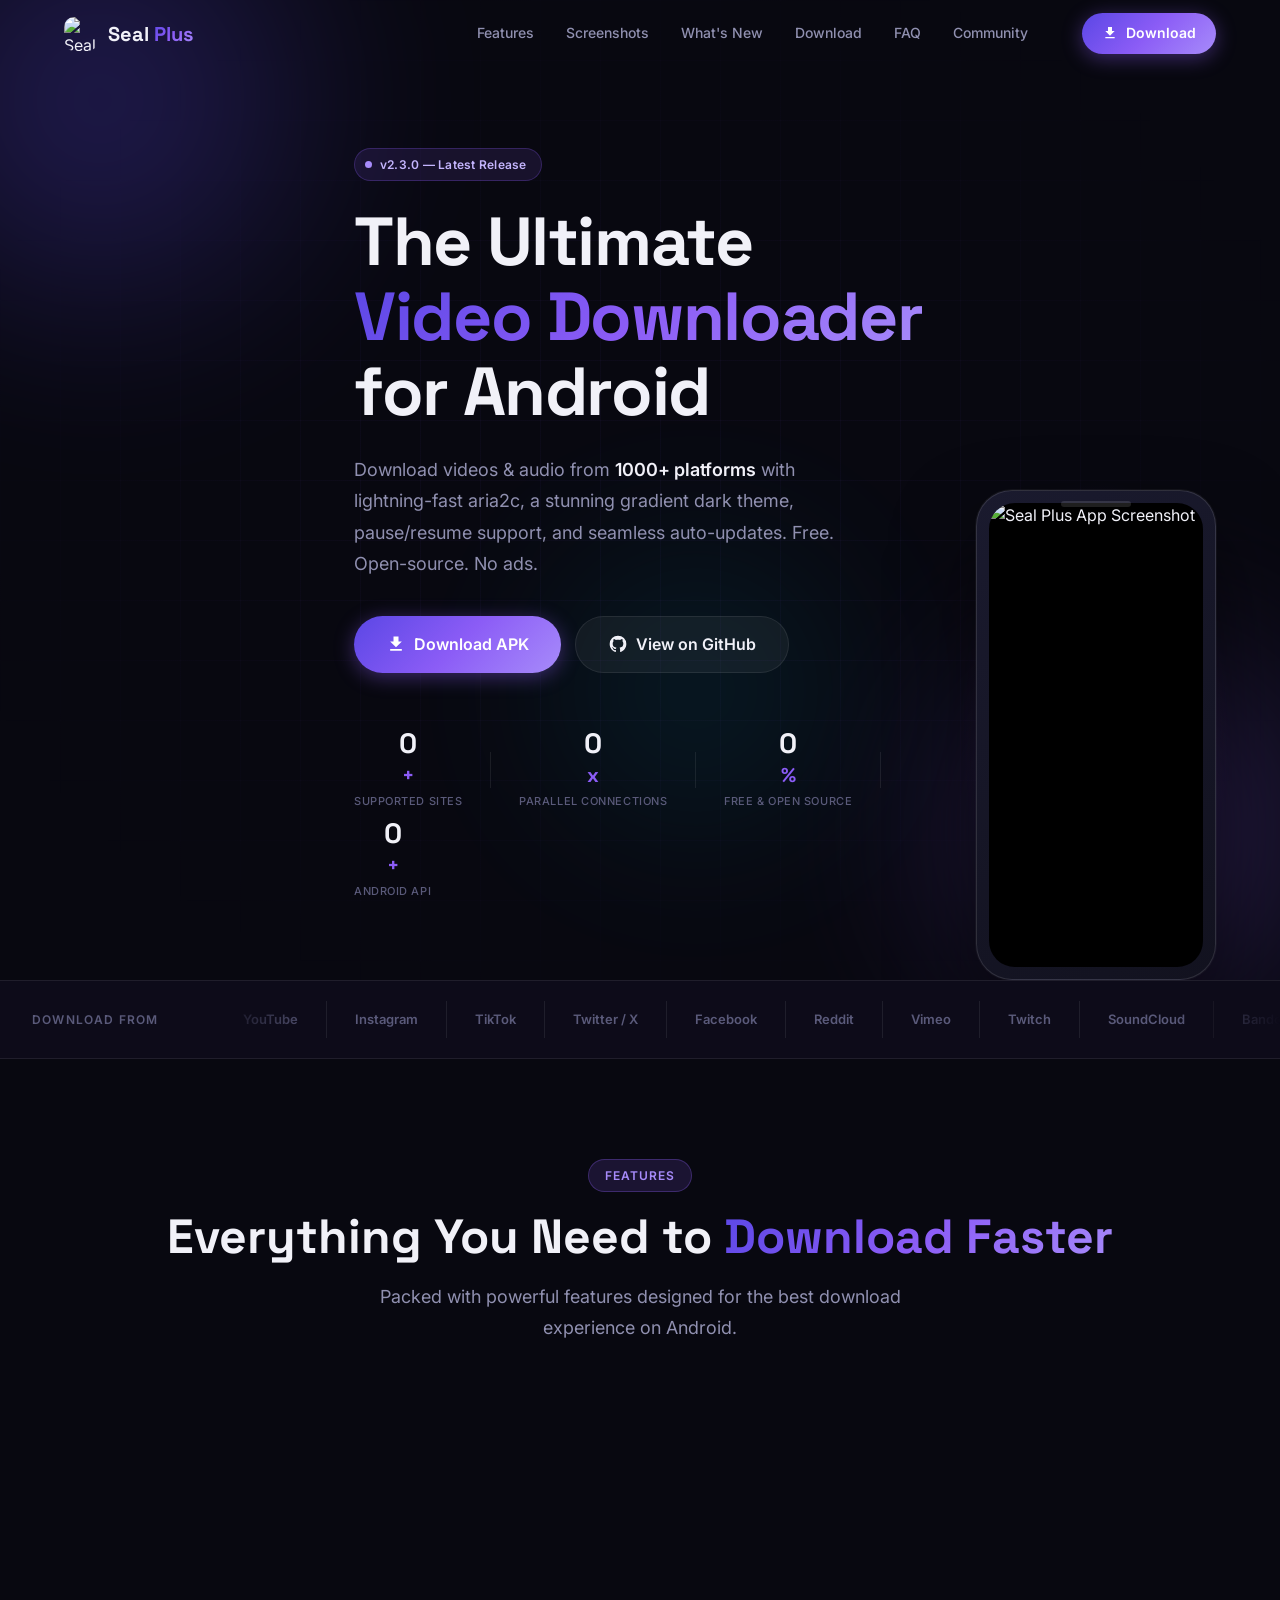
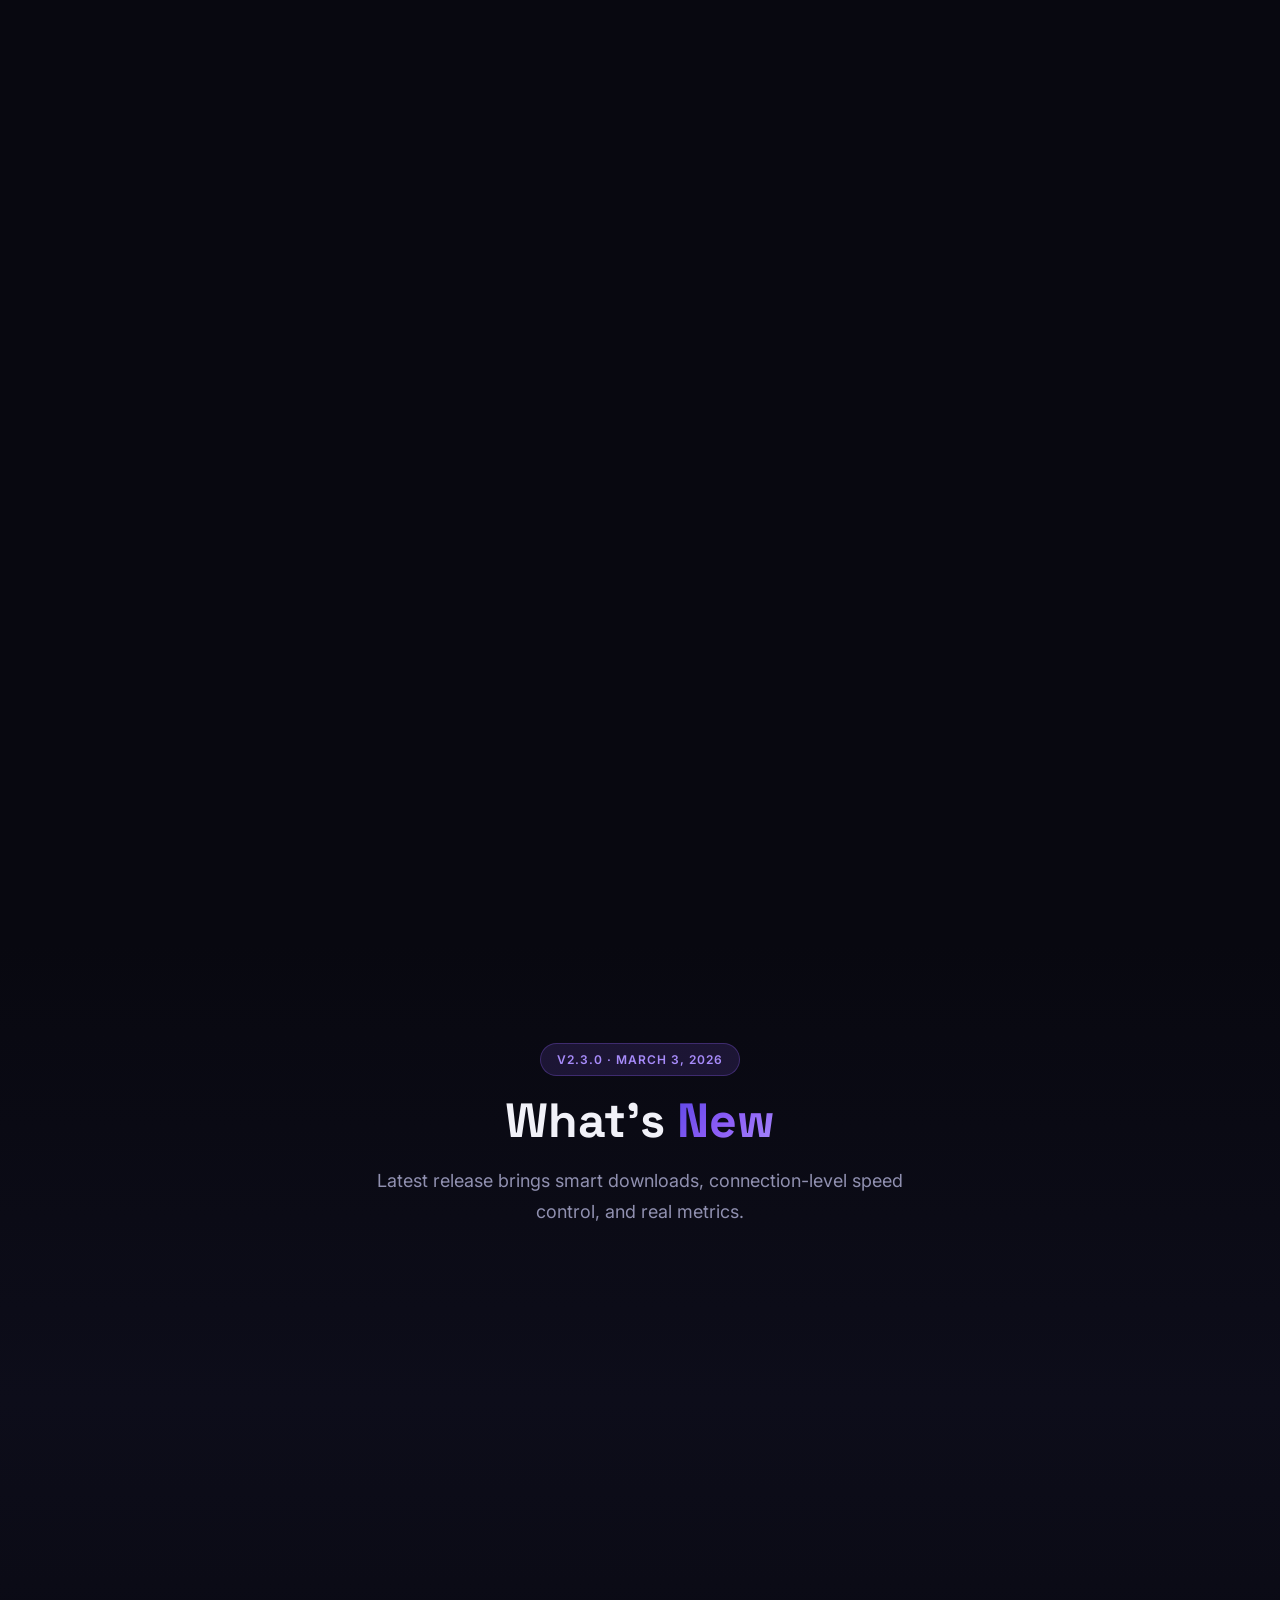
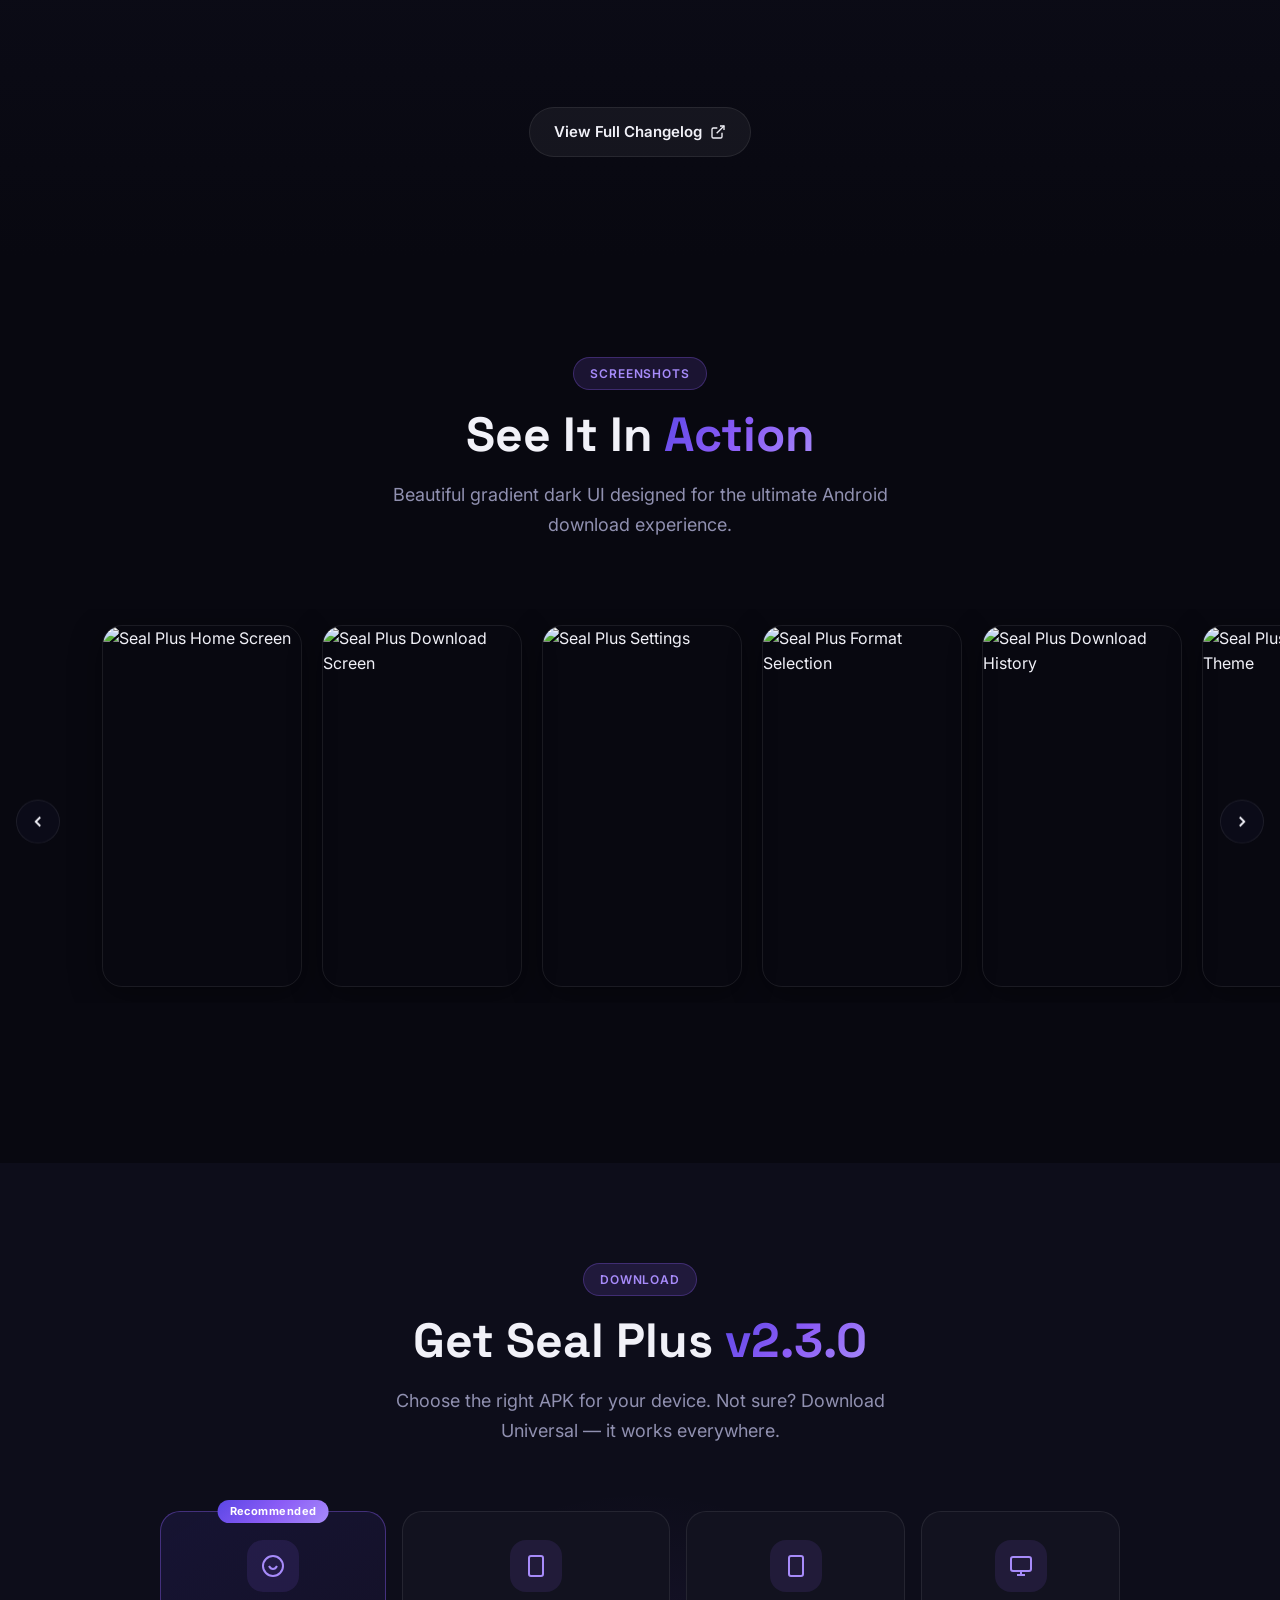
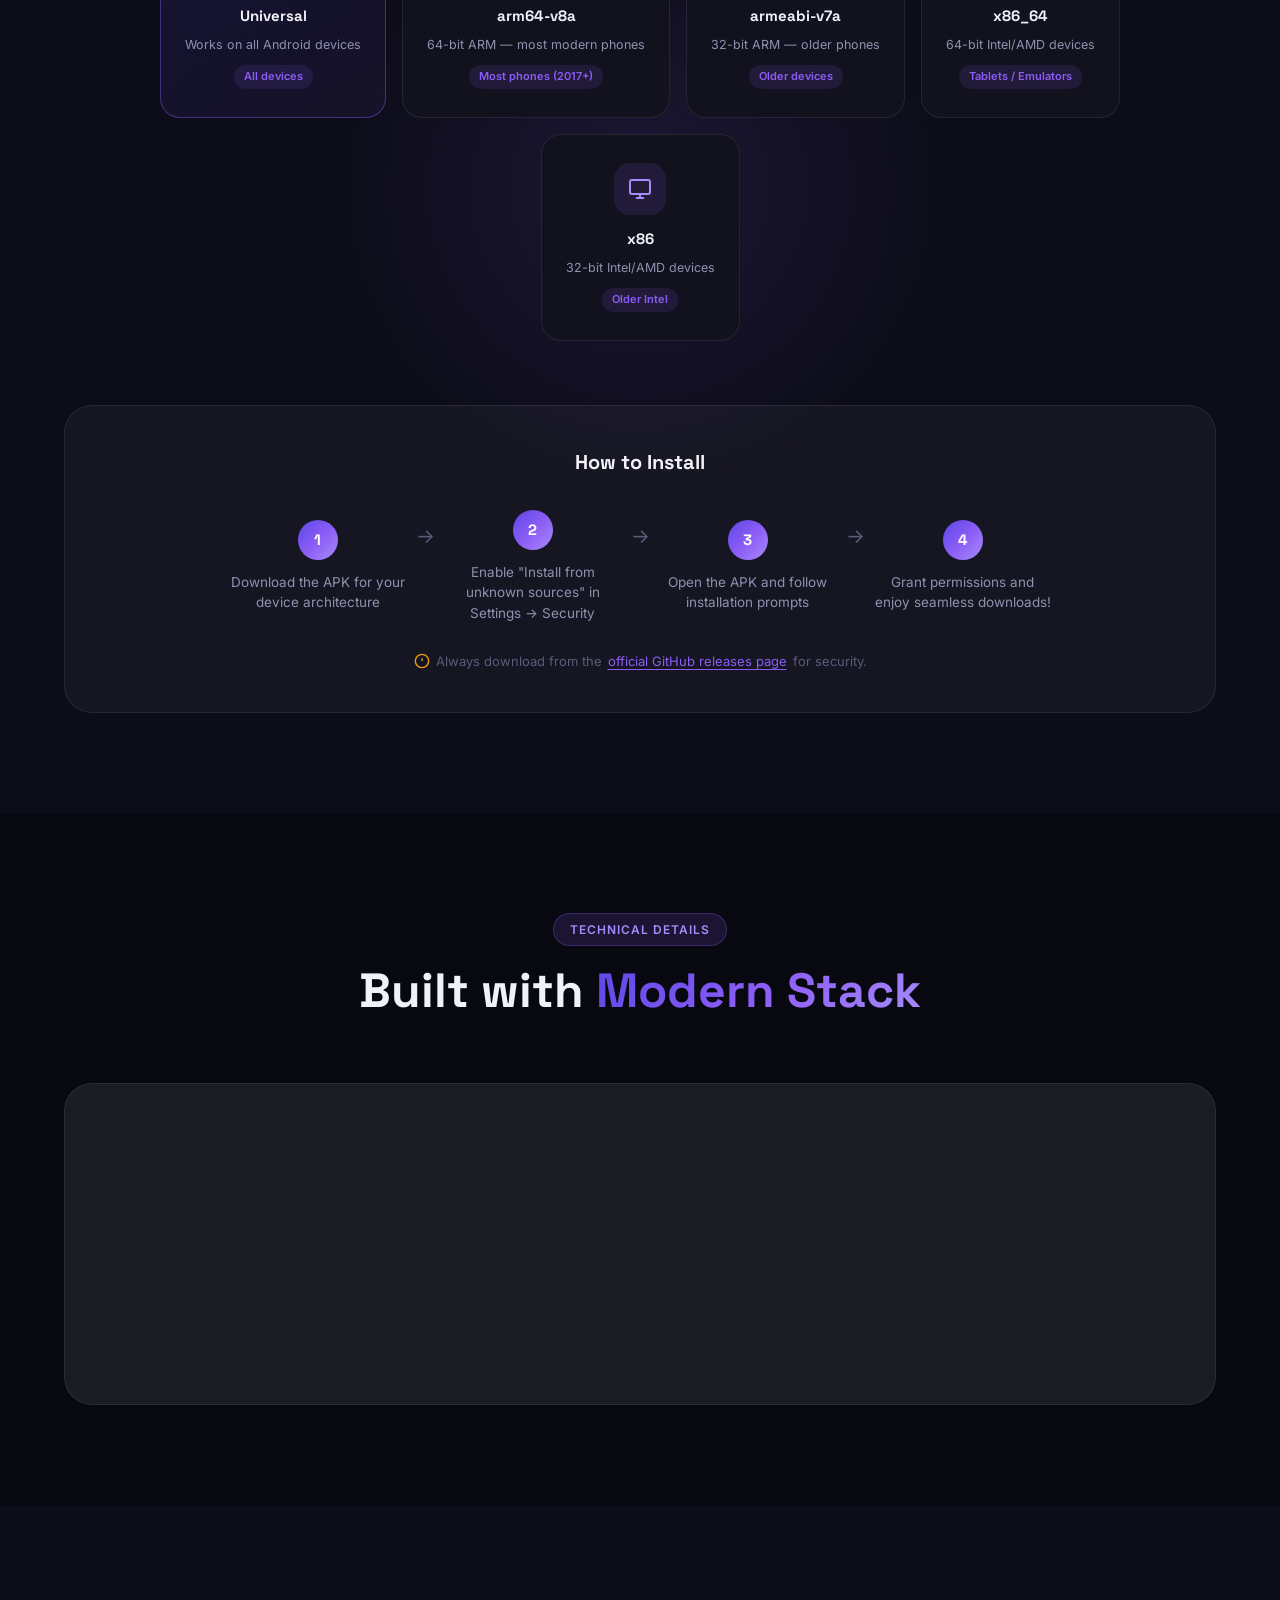
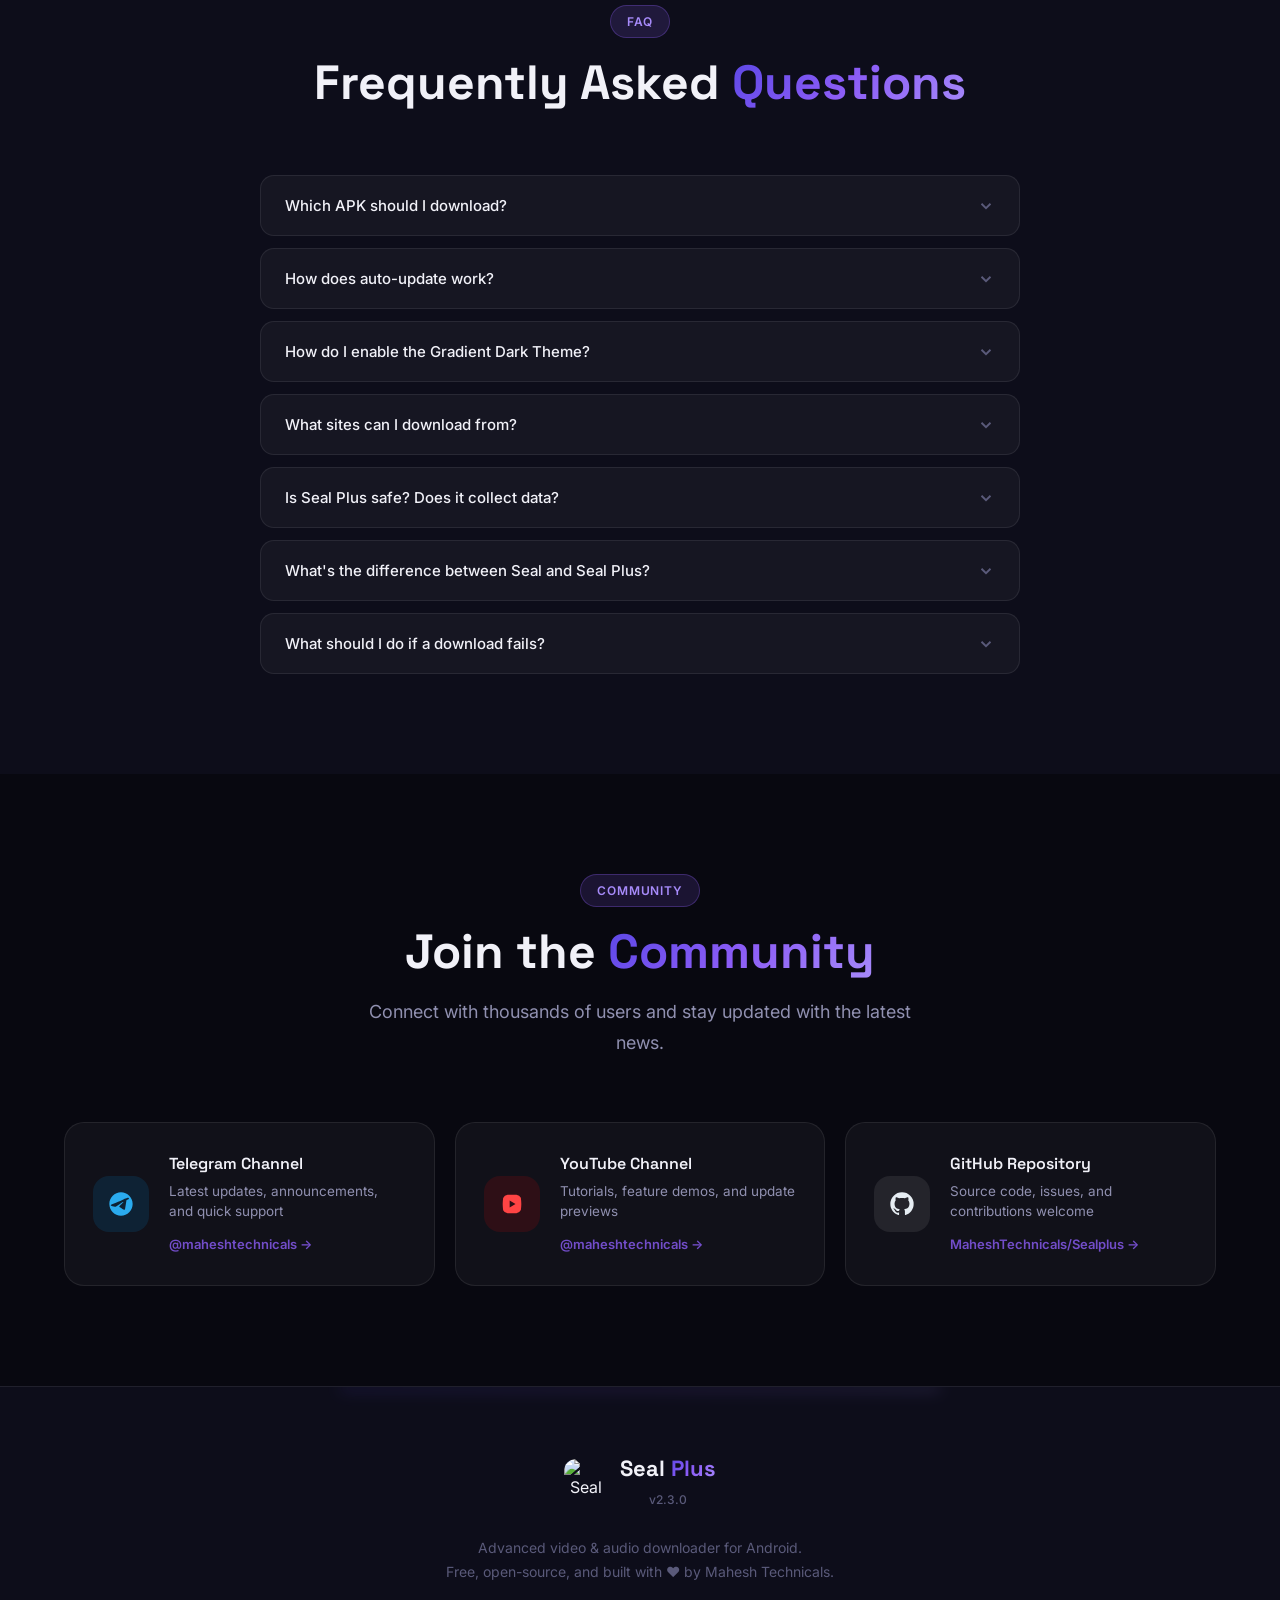
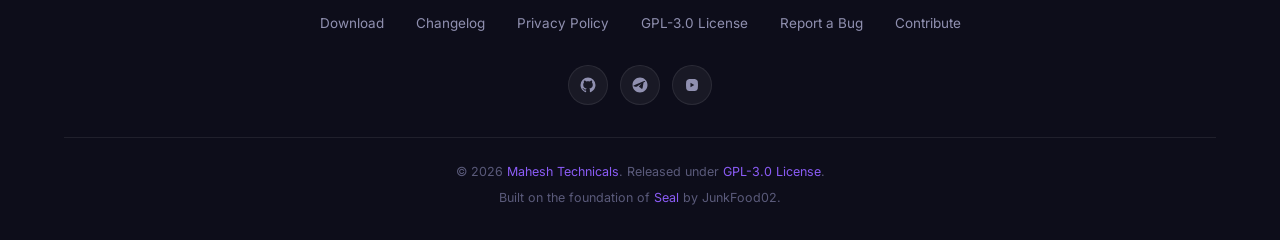
==== index.html @ a3a62478 "Add SEAL PLUS dark gradient theme styles in style.css" ====
<!DOCTYPE html>
<html lang="en">
<head>
  <meta charset="UTF-8" />
  <meta name="viewport" content="width=device-width, initial-scale=1.0" />
  <meta http-equiv="X-UA-Compatible" content="IE=edge" />

  <!-- Primary SEO -->
  <title>Seal Plus – Advanced Video & Audio Downloader for Android</title>
  <meta name="description" content="Seal Plus is a free, open-source Android app to download videos and audio from 1000+ platforms including YouTube, Instagram, TikTok, Twitter and more. Features gradient dark theme, aria2c speed boost, pause/resume, and auto-updates." />
  <meta name="keywords" content="Seal Plus, Android downloader, video downloader, audio downloader, yt-dlp, YouTube downloader, Instagram downloader, TikTok downloader, aria2c, Mahesh Technicals, open source downloader" />
  <meta name="author" content="Mahesh Technicals" />
  <meta name="robots" content="index, follow" />
  <link rel="canonical" href="https://maheshtechnicals.github.io/Sealplus/" />

  <!-- Open Graph / Facebook -->
  <meta property="og:type" content="website" />
  <meta property="og:url" content="https://maheshtechnicals.github.io/Sealplus/" />
  <meta property="og:title" content="Seal Plus – Advanced Video & Audio Downloader for Android" />
  <meta property="og:description" content="Download videos and audio from 1000+ sites. Powered by yt-dlp with aria2c speed boost, gradient dark theme, pause/resume, and seamless auto-updates." />
  <meta property="og:image" content="https://raw.githubusercontent.com/MaheshTechnicals/Sealplus/main/fastlane/metadata/android/en-US/images/icon.png" />
  <meta property="og:site_name" content="Seal Plus" />

  <!-- Twitter -->
  <meta name="twitter:card" content="summary_large_image" />
  <meta name="twitter:url" content="https://maheshtechnicals.github.io/Sealplus/" />
  <meta name="twitter:title" content="Seal Plus – Advanced Video & Audio Downloader for Android" />
  <meta name="twitter:description" content="Download videos and audio from 1000+ sites. Powered by yt-dlp with aria2c speed boost, gradient dark theme, pause/resume." />
  <meta name="twitter:image" content="https://raw.githubusercontent.com/MaheshTechnicals/Sealplus/main/fastlane/metadata/android/en-US/images/icon.png" />

  <!-- App meta -->
  <meta name="application-name" content="Seal Plus" />
  <meta name="theme-color" content="#0A0A14" />
  <meta name="mobile-web-app-capable" content="yes" />
  <meta name="apple-mobile-web-app-capable" content="yes" />
  <meta name="apple-mobile-web-app-status-bar-style" content="black-translucent" />
  <meta name="apple-mobile-web-app-title" content="Seal Plus" />

  <!-- Structured Data (JSON-LD) -->
  <script type="application/ld+json">
  {
    "@context": "https://schema.org",
    "@type": "SoftwareApplication",
    "name": "Seal Plus",
    "operatingSystem": "Android 7.0+",
    "applicationCategory": "UtilitiesApplication",
    "description": "Advanced video and audio downloader for Android powered by yt-dlp with aria2c, gradient dark theme, pause/resume and auto-updates.",
    "url": "https://maheshtechnicals.github.io/Sealplus/",
    "downloadUrl": "https://github.com/MaheshTechnicals/Sealplus/releases/latest",
    "softwareVersion": "2.3.0",
    "releaseNotes": "https://github.com/MaheshTechnicals/Sealplus/blob/main/CHANGELOG.md",
    "author": {
      "@type": "Person",
      "name": "Mahesh Technicals",
      "url": "https://github.com/MaheshTechnicals"
    },
    "offers": {
      "@type": "Offer",
      "price": "0",
      "priceCurrency": "USD"
    }
  }
  </script>

  <!-- Favicon -->
  <link rel="icon" type="image/png" href="https://raw.githubusercontent.com/MaheshTechnicals/Sealplus/main/fastlane/metadata/android/en-US/images/icon.png" />
  <link rel="apple-touch-icon" href="https://raw.githubusercontent.com/MaheshTechnicals/Sealplus/main/fastlane/metadata/android/en-US/images/icon.png" />

  <!-- Google Fonts -->
  <link rel="preconnect" href="https://fonts.googleapis.com" />
  <link rel="preconnect" href="https://fonts.gstatic.com" crossorigin />
  <link href="https://fonts.googleapis.com/css2?family=Inter:wght@300;400;500;600;700;800;900&family=Space+Grotesk:wght@400;500;600;700&display=swap" rel="stylesheet" />

  <link rel="stylesheet" href="style.css" />
</head>
<body>

  <!-- ===== NAVBAR ===== -->
  <nav class="navbar" id="navbar">
    <div class="nav-container">
      <a href="#" class="nav-brand">
        <img src="https://raw.githubusercontent.com/MaheshTechnicals/Sealplus/main/fastlane/metadata/android/en-US/images/icon.png" alt="Seal Plus Icon" class="nav-logo" />
        <span class="nav-title">Seal <span class="gradient-text">Plus</span></span>
      </a>
      <ul class="nav-links" id="navLinks">
        <li><a href="#features">Features</a></li>
        <li><a href="#screenshots">Screenshots</a></li>
        <li><a href="#whats-new">What's New</a></li>
        <li><a href="#download">Download</a></li>
        <li><a href="#faq">FAQ</a></li>
        <li><a href="#community">Community</a></li>
      </ul>
      <a href="https://github.com/MaheshTechnicals/Sealplus/releases/latest" target="_blank" rel="noopener" class="btn btn-primary nav-cta">
        <svg width="16" height="16" viewBox="0 0 24 24" fill="currentColor"><path d="M19 9h-4V3H9v6H5l7 7 7-7zM5 18v2h14v-2H5z"/></svg>
        Download
      </a>
      <button class="hamburger" id="hamburger" aria-label="Toggle menu">
        <span></span><span></span><span></span>
      </button>
    </div>
  </nav>

  <!-- ===== HERO ===== -->
  <section class="hero" id="home">
    <div class="hero-bg">
      <div class="hero-orb orb-1"></div>
      <div class="hero-orb orb-2"></div>
      <div class="hero-orb orb-3"></div>
      <div class="grid-overlay"></div>
    </div>
    <div class="container hero-content">
      <div class="badge animate-fade-up">
        <span class="badge-dot"></span>
        v2.3.0 — Latest Release
      </div>
      <h1 class="hero-title animate-fade-up delay-1">
        The Ultimate<br />
        <span class="gradient-text">Video Downloader</span><br />
        for Android
      </h1>
      <p class="hero-subtitle animate-fade-up delay-2">
        Download videos & audio from <strong>1000+ platforms</strong> with lightning-fast aria2c,
        a stunning gradient dark theme, pause/resume support, and seamless auto-updates.
        Free. Open-source. No ads.
      </p>
      <div class="hero-actions animate-fade-up delay-3">
        <a href="https://github.com/MaheshTechnicals/Sealplus/releases/latest" target="_blank" rel="noopener" class="btn btn-primary btn-lg">
          <svg width="20" height="20" viewBox="0 0 24 24" fill="currentColor"><path d="M19 9h-4V3H9v6H5l7 7 7-7zM5 18v2h14v-2H5z"/></svg>
          Download APK
        </a>
        <a href="https://github.com/MaheshTechnicals/Sealplus" target="_blank" rel="noopener" class="btn btn-ghost btn-lg">
          <svg width="20" height="20" viewBox="0 0 24 24" fill="currentColor"><path d="M12 2A10 10 0 0 0 2 12c0 4.42 2.87 8.17 6.84 9.5.5.08.66-.23.66-.5v-1.69c-2.77.6-3.36-1.34-3.36-1.34-.46-1.16-1.11-1.47-1.11-1.47-.91-.62.07-.6.07-.6 1 .07 1.53 1.03 1.53 1.03.87 1.52 2.34 1.07 2.91.83.09-.65.35-1.09.63-1.34-2.22-.25-4.55-1.11-4.55-4.92 0-1.11.38-2 1.03-2.71-.1-.25-.45-1.29.1-2.64 0 0 .84-.27 2.75 1.02.79-.22 1.65-.33 2.5-.33.85 0 1.71.11 2.5.33 1.91-1.29 2.75-1.02 2.75-1.02.55 1.35.2 2.39.1 2.64.65.71 1.03 1.6 1.03 2.71 0 3.82-2.34 4.66-4.57 4.91.36.31.69.92.69 1.85V21c0 .27.16.59.67.5C19.14 20.16 22 16.42 22 12A10 10 0 0 0 12 2Z"/></svg>
          View on GitHub
        </a>
      </div>
      <div class="hero-stats animate-fade-up delay-4">
        <div class="stat">
          <span class="stat-num" data-count="1000">0</span><span class="stat-suffix">+</span>
          <span class="stat-label">Supported Sites</span>
        </div>
        <div class="stat-divider"></div>
        <div class="stat">
          <span class="stat-num" data-count="32">0</span><span class="stat-suffix">x</span>
          <span class="stat-label">Parallel Connections</span>
        </div>
        <div class="stat-divider"></div>
        <div class="stat">
          <span class="stat-num" data-count="100">0</span><span class="stat-suffix">%</span>
          <span class="stat-label">Free & Open Source</span>
        </div>
        <div class="stat-divider"></div>
        <div class="stat">
          <span class="stat-num" data-count="24">0</span><span class="stat-suffix">+</span>
          <span class="stat-label">Android API</span>
        </div>
      </div>
    </div>
    <div class="hero-phone-wrapper animate-fade-up delay-3">
      <div class="phone-mockup">
        <div class="phone-screen">
          <img src="https://raw.githubusercontent.com/MaheshTechnicals/Sealplus/main/fastlane/metadata/android/en-US/images/phoneScreenshots/1.jpg" alt="Seal Plus App Screenshot" class="phone-screenshot" id="heroPhoneImg" />
        </div>
      </div>
      <div class="phone-glow"></div>
    </div>
  </section>

  <!-- ===== PLATFORMS MARQUEE ===== -->
  <section class="platforms">
    <div class="marquee-label">Download from</div>
    <div class="marquee-track">
      <div class="marquee-inner" id="marquee">
        <span>YouTube</span><span>Instagram</span><span>TikTok</span><span>Twitter / X</span>
        <span>Facebook</span><span>Reddit</span><span>Vimeo</span><span>Twitch</span>
        <span>SoundCloud</span><span>Bandcamp</span><span>Dailymotion</span><span>Bilibili</span>
        <span>Pinterest</span><span>Snapchat</span><span>LinkedIn</span><span>Dailymotion</span>
        <!-- Duplicate for seamless loop -->
        <span>YouTube</span><span>Instagram</span><span>TikTok</span><span>Twitter / X</span>
        <span>Facebook</span><span>Reddit</span><span>Vimeo</span><span>Twitch</span>
        <span>SoundCloud</span><span>Bandcamp</span><span>Dailymotion</span><span>Bilibili</span>
        <span>Pinterest</span><span>Snapchat</span><span>LinkedIn</span><span>Dailymotion</span>
      </div>
    </div>
  </section>

  <!-- ===== FEATURES ===== -->
  <section class="section features" id="features">
    <div class="container">
      <div class="section-header">
        <span class="section-tag">Features</span>
        <h2 class="section-title">Everything You Need to <span class="gradient-text">Download Faster</span></h2>
        <p class="section-subtitle">Packed with powerful features designed for the best download experience on Android.</p>
      </div>
      <div class="features-grid">

        <div class="feature-card card-glow" data-aos>
          <div class="feature-icon icon-purple">
            <svg viewBox="0 0 24 24" fill="none" stroke="currentColor" stroke-width="2"><path d="M13 2L3 14h9l-1 8 10-12h-9l1-8z"/></svg>
          </div>
          <h3>Aria2c Speed Boost</h3>
          <p>Up to 32x parallel connections for blazing-fast downloads. Configurable 2/4/8/16/32+ connection control in Seal Plus Extras.</p>
        </div>

        <div class="feature-card card-glow" data-aos>
          <div class="feature-icon icon-blue">
            <svg viewBox="0 0 24 24" fill="none" stroke="currentColor" stroke-width="2"><circle cx="12" cy="12" r="5"/><path d="M12 1v2M12 21v2M4.22 4.22l1.42 1.42M18.36 18.36l1.42 1.42M1 12h2M21 12h2M4.22 19.78l1.42-1.42M18.36 5.64l1.42-1.42"/></svg>
          </div>
          <h3>Gradient Dark Theme</h3>
          <p>Exclusive glassmorphism UI with deep OLED backgrounds and vibrant blue-purple gradients. Stunning on every screen.</p>
        </div>

        <div class="feature-card card-glow" data-aos>
          <div class="feature-icon icon-cyan">
            <svg viewBox="0 0 24 24" fill="none" stroke="currentColor" stroke-width="2"><path d="M21 15v4a2 2 0 0 1-2 2H5a2 2 0 0 1-2-2v-4"/><polyline points="7,10 12,15 17,10"/><line x1="12" y1="15" x2="12" y2="3"/></svg>
          </div>
          <h3>1000+ Platforms</h3>
          <p>Powered by yt-dlp. Download from YouTube, Instagram, TikTok, Twitter, Facebook, Vimeo, Reddit, and over 1000 other platforms.</p>
        </div>

        <div class="feature-card card-glow" data-aos>
          <div class="feature-icon icon-green">
            <svg viewBox="0 0 24 24" fill="none" stroke="currentColor" stroke-width="2"><rect x="3" y="3" width="18" height="18" rx="2"/><path d="M9 9h1v6H9zM14 9h1v6h-1z"/></svg>
          </div>
          <h3>Pause & Resume</h3>
          <p>Full download control with queue support. Pause any download and pick up exactly where you left off — even after app restart.</p>
        </div>

        <div class="feature-card card-glow" data-aos>
          <div class="feature-icon icon-orange">
            <svg viewBox="0 0 24 24" fill="none" stroke="currentColor" stroke-width="2"><path d="M12 22s8-4 8-10V5l-8-3-8 3v7c0 6 8 10 8 10z"/></svg>
          </div>
          <h3>Auto-Update System</h3>
          <p>Seamless in-app updates directly from GitHub releases. Always stay on the latest version with one-tap installation.</p>
        </div>

        <div class="feature-card card-glow" data-aos>
          <div class="feature-icon icon-pink">
            <svg viewBox="0 0 24 24" fill="none" stroke="currentColor" stroke-width="2"><line x1="8" y1="6" x2="21" y2="6"/><line x1="8" y1="12" x2="21" y2="12"/><line x1="8" y1="18" x2="21" y2="18"/><line x1="3" y1="6" x2="3.01" y2="6"/><line x1="3" y1="12" x2="3.01" y2="12"/><line x1="3" y1="18" x2="3.01" y2="18"/></svg>
          </div>
          <h3>Custom Commands</h3>
          <p>Full yt-dlp CLI access with template management. Save and reuse custom commands for advanced power-user workflows.</p>
        </div>

        <div class="feature-card card-glow" data-aos>
          <div class="feature-icon icon-purple">
            <svg viewBox="0 0 24 24" fill="none" stroke="currentColor" stroke-width="2"><path d="M9 19c-5 1.5-5-2.5-7-3m14 6v-3.87a3.37 3.37 0 0 0-.94-2.61c3.14-.35 6.44-1.54 6.44-7A5.44 5.44 0 0 0 20 4.77 5.07 5.07 0 0 0 19.91 1S18.73.65 16 2.48a13.38 13.38 0 0 0-7 0C6.27.65 5.09 1 5.09 1A5.07 5.07 0 0 0 5 4.77a5.44 5.44 0 0 0-1.5 3.78c0 5.42 3.3 6.61 6.44 7A3.37 3.37 0 0 0 9 18.13V22"/></svg>
          </div>
          <h3>Open Source</h3>
          <p>100% open-source under GPL-3.0. No ads, no tracking, no data collection. Full transparency — review every line of code.</p>
        </div>

        <div class="feature-card card-glow" data-aos>
          <div class="feature-icon icon-blue">
            <svg viewBox="0 0 24 24" fill="none" stroke="currentColor" stroke-width="2"><path d="M12 22s8-4 8-10V5l-8-3-8 3v7c0 6 8 10 8 10z"/><path d="M9 12l2 2 4-4"/></svg>
          </div>
          <h3>Biometric Lock</h3>
          <p>Protect the app with fingerprint or face unlock. PIN fallback ensures your downloads and settings stay private.</p>
        </div>

        <div class="feature-card card-glow" data-aos>
          <div class="feature-icon icon-cyan">
            <svg viewBox="0 0 24 24" fill="none" stroke="currentColor" stroke-width="2"><path d="M14.5 10c-.83 0-1.5-.67-1.5-1.5v-5c0-.83.67-1.5 1.5-1.5s1.5.67 1.5 1.5v5c0 .83-.67 1.5-1.5 1.5z"/><path d="M20.5 10H19V8.5c0-.83.67-1.5 1.5-1.5s1.5.67 1.5 1.5-.67 1.5-1.5 1.5z"/><path d="M9.5 14c.83 0 1.5.67 1.5 1.5v5c0 .83-.67 1.5-1.5 1.5S8 21.33 8 20.5v-5c0-.83.67-1.5 1.5-1.5z"/><path d="M3.5 14H5v1.5c0 .83-.67 1.5-1.5 1.5S2 16.33 2 15.5 2.67 14 3.5 14z"/><path d="M14 14.5c0-.83.67-1.5 1.5-1.5h5c.83 0 1.5.67 1.5 1.5s-.67 1.5-1.5 1.5h-5c-.83 0-1.5-.67-1.5-1.5z"/><path d="M15.5 19H14v1.5c0 .83.67 1.5 1.5 1.5s1.5-.67 1.5-1.5-.67-1.5-1.5-1.5z"/><path d="M10 9.5C10 8.67 9.33 8 8.5 8h-5C2.67 8 2 8.67 2 9.5S2.67 11 3.5 11h5c.83 0 1.5-.67 1.5-1.5z"/><path d="M8.5 5H10V3.5C10 2.67 9.33 2 8.5 2S7 2.67 7 3.5 7.67 5 8.5 5z"/></svg>
          </div>
          <h3>Smart Format Routing</h3>
          <p>Platform-aware stream-merge logic. YouTube & Reddit use merge path; all other platforms pick the best combined format automatically.</p>
        </div>

        <div class="feature-card card-glow" data-aos>
          <div class="feature-icon icon-green">
            <svg viewBox="0 0 24 24" fill="none" stroke="currentColor" stroke-width="2"><polyline points="22 12 18 12 15 21 9 3 6 12 2 12"/></svg>
          </div>
          <h3>Download Metrics</h3>
          <p>See real Average Speed (e.g. 3.2 MB/s) and Download Time (e.g. 2m 34s) for every download in the details dialog.</p>
        </div>

        <div class="feature-card card-glow" data-aos>
          <div class="feature-icon icon-orange">
            <svg viewBox="0 0 24 24" fill="none" stroke="currentColor" stroke-width="2"><rect x="3" y="3" width="18" height="18" rx="2" ry="2"/><line x1="3" y1="9" x2="21" y2="9"/><line x1="3" y1="15" x2="21" y2="15"/><line x1="9" y1="3" x2="9" y2="21"/><line x1="15" y1="3" x2="15" y2="21"/></svg>
          </div>
          <h3>Concurrent Downloads</h3>
          <p>Run up to 5 simultaneous downloads with smart queue management. Configure the limit from Seal Plus Extras settings.</p>
        </div>

        <div class="feature-card card-glow" data-aos>
          <div class="feature-icon icon-pink">
            <svg viewBox="0 0 24 24" fill="none" stroke="currentColor" stroke-width="2"><circle cx="12" cy="12" r="2"/><path d="M12 4a8 8 0 0 1 8 8 8 8 0 0 1-8 8 8 8 0 0 1-8-8 8 8 0 0 1 8-8"/><path d="M12 2v2M12 20v2M4.93 4.93l1.41 1.41M17.66 17.66l1.41 1.41M2 12h2M20 12h2M4.93 19.07l1.41-1.41M17.66 6.34l1.41-1.41"/></svg>
          </div>
          <h3>Advanced Proxy</h3>
          <p>Built-in proxy support with auto-fetch, auto-test, and custom HTTP/HTTPS/SOCKS configuration. Bypass geo-restrictions with ease.</p>
        </div>

      </div>
    </div>
  </section>

  <!-- ===== WHAT'S NEW ===== -->
  <section class="section whats-new" id="whats-new">
    <div class="container">
      <div class="section-header">
        <span class="section-tag">v2.3.0 · March 3, 2026</span>
        <h2 class="section-title">What's <span class="gradient-text">New</span></h2>
        <p class="section-subtitle">Latest release brings smart downloads, connection-level speed control, and real metrics.</p>
      </div>
      <div class="changelog-grid">
        <div class="changelog-card" data-aos>
          <div class="cl-icon cl-settings">
            <svg viewBox="0 0 24 24" fill="none" stroke="currentColor" stroke-width="2"><circle cx="12" cy="12" r="3"/><path d="M19.07 4.93A10 10 0 0 0 4.93 19.07M12 2v2m0 16v2M4.93 4.93 6.34 6.34m11.32 11.32 1.41 1.41M2 12h2m16 0h2M4.93 19.07 6.34 17.66"/></svg>
          </div>
          <div class="cl-content">
            <h4>⚙️ Aria2c Connection Control</h4>
            <p>New slider in Seal Plus Extras — choose 2, 4, 8, 16, or 32+ parallel connections to maximize your download speed.</p>
          </div>
        </div>
        <div class="changelog-card" data-aos>
          <div class="cl-icon cl-chart">
            <svg viewBox="0 0 24 24" fill="none" stroke="currentColor" stroke-width="2"><polyline points="22 12 18 12 15 21 9 3 6 12 2 12"/></svg>
          </div>
          <div class="cl-content">
            <h4>📊 Average Speed & Download Time</h4>
            <p>Details dialog now shows computed average speed (e.g. 3.2 MB/s) and download duration (e.g. 2m 34s) for every file.</p>
          </div>
        </div>
        <div class="changelog-card" data-aos>
          <div class="cl-icon cl-rocket">
            <svg viewBox="0 0 24 24" fill="none" stroke="currentColor" stroke-width="2"><path d="M4.5 16.5c-1.5 1.26-2 5-2 5s3.74-.5 5-2c.71-.84.7-2.13-.09-2.91a2.18 2.18 0 0 0-2.91-.09z"/><path d="m12 15-3-3a22 22 0 0 1 2-3.95A12.88 12.88 0 0 1 22 2c0 2.72-.78 7.5-6 11a22.35 22.35 0 0 1-4 2z"/><path d="M9 12H4s.55-3.03 2-4c1.62-1.08 5 0 5 0"/><path d="M12 15v5s3.03-.55 4-2c1.08-1.62 0-5 0-5"/></svg>
          </div>
          <div class="cl-content">
            <h4>🚀 Smart Stream-Merge Routing</h4>
            <p>Only YouTube & Reddit use separate stream merging. All other platforms now pick the best combined format directly — faster and smarter.</p>
          </div>
        </div>
        <div class="changelog-card" data-aos>
          <div class="cl-icon cl-design">
            <svg viewBox="0 0 24 24" fill="none" stroke="currentColor" stroke-width="2"><circle cx="13.5" cy="6.5" r=".5" fill="currentColor"/><circle cx="17.5" cy="10.5" r=".5" fill="currentColor"/><circle cx="8.5" cy="7.5" r=".5" fill="currentColor"/><circle cx="6.5" cy="12.5" r=".5" fill="currentColor"/><path d="M12 2C6.5 2 2 6.5 2 12s4.5 10 10 10c.926 0 1.648-.746 1.648-1.688 0-.437-.18-.835-.437-1.125-.29-.289-.438-.652-.438-1.125a1.64 1.64 0 0 1 1.668-1.668h1.996c3.051 0 5.555-2.503 5.555-5.554C21.965 6.012 17.461 2 12 2z"/></svg>
          </div>
          <div class="cl-content">
            <h4>🎨 Clean Resolution Labels</h4>
            <p>Format cards now show human-readable titles like "1080×1920" instead of raw yt-dlp format strings for a cleaner selection experience.</p>
          </div>
        </div>
        <div class="changelog-card" data-aos>
          <div class="cl-icon cl-drawer">
            <svg viewBox="0 0 24 24" fill="none" stroke="currentColor" stroke-width="2"><rect x="3" y="3" width="18" height="18" rx="2"/><path d="M3 9h18M9 21V9"/></svg>
          </div>
          <div class="cl-content">
            <h4>🖼️ Redesigned Detail Drawer</h4>
            <p>Overhauled history drawer with 16:9 thumbnail card, source URL card with copy/open actions, and stats grid layout.</p>
          </div>
        </div>
        <div class="changelog-card" data-aos>
          <div class="cl-icon cl-sponsor">
            <svg viewBox="0 0 24 24" fill="none" stroke="currentColor" stroke-width="2"><path d="M20.84 4.61a5.5 5.5 0 0 0-7.78 0L12 5.67l-1.06-1.06a5.5 5.5 0 0 0-7.78 7.78l1.06 1.06L12 21.23l7.78-7.78 1.06-1.06a5.5 5.5 0 0 0 0-7.78z"/></svg>
          </div>
          <div class="cl-content">
            <h4>💎 Sponsor Dialog Controls</h4>
            <p>New schedule picker in Seal Plus Extras — set sponsor dialog frequency to Off, Weekly, or Monthly to suit your preference.</p>
          </div>
        </div>
      </div>
      <div class="changelog-cta">
        <a href="https://github.com/MaheshTechnicals/Sealplus/blob/main/CHANGELOG.md" target="_blank" rel="noopener" class="btn btn-ghost">
          View Full Changelog
          <svg width="16" height="16" viewBox="0 0 24 24" fill="none" stroke="currentColor" stroke-width="2"><path d="M18 13v6a2 2 0 0 1-2 2H5a2 2 0 0 1-2-2V8a2 2 0 0 1 2-2h6"/><polyline points="15 3 21 3 21 9"/><line x1="10" y1="14" x2="21" y2="3"/></svg>
        </a>
      </div>
    </div>
  </section>

  <!-- ===== SCREENSHOTS ===== -->
  <section class="section screenshots" id="screenshots">
    <div class="container">
      <div class="section-header">
        <span class="section-tag">Screenshots</span>
        <h2 class="section-title">See It In <span class="gradient-text">Action</span></h2>
        <p class="section-subtitle">Beautiful gradient dark UI designed for the ultimate Android download experience.</p>
      </div>
    </div>
    <div class="screenshots-carousel">
      <div class="carousel-track" id="carouselTrack">
        <div class="carousel-item">
          <img src="https://raw.githubusercontent.com/MaheshTechnicals/Sealplus/main/fastlane/metadata/android/en-US/images/phoneScreenshots/1.jpg" alt="Seal Plus Home Screen" loading="lazy" />
        </div>
        <div class="carousel-item">
          <img src="https://raw.githubusercontent.com/MaheshTechnicals/Sealplus/main/fastlane/metadata/android/en-US/images/phoneScreenshots/2.jpg" alt="Seal Plus Download Screen" loading="lazy" />
        </div>
        <div class="carousel-item">
          <img src="https://raw.githubusercontent.com/MaheshTechnicals/Sealplus/main/fastlane/metadata/android/en-US/images/phoneScreenshots/3.jpg" alt="Seal Plus Settings" loading="lazy" />
        </div>
        <div class="carousel-item">
          <img src="https://raw.githubusercontent.com/MaheshTechnicals/Sealplus/main/fastlane/metadata/android/en-US/images/phoneScreenshots/4.jpg" alt="Seal Plus Format Selection" loading="lazy" />
        </div>
        <div class="carousel-item">
          <img src="https://raw.githubusercontent.com/MaheshTechnicals/Sealplus/main/fastlane/metadata/android/en-US/images/phoneScreenshots/5.jpg" alt="Seal Plus Download History" loading="lazy" />
        </div>
        <div class="carousel-item">
          <img src="https://raw.githubusercontent.com/MaheshTechnicals/Sealplus/main/fastlane/metadata/android/en-US/images/phoneScreenshots/6.jpg" alt="Seal Plus Gradient Theme" loading="lazy" />
        </div>
        <div class="carousel-item">
          <img src="https://raw.githubusercontent.com/MaheshTechnicals/Sealplus/main/fastlane/metadata/android/en-US/images/phoneScreenshots/7.jpg" alt="Seal Plus Details Dialog" loading="lazy" />
        </div>
        <div class="carousel-item">
          <img src="https://raw.githubusercontent.com/MaheshTechnicals/Sealplus/main/fastlane/metadata/android/en-US/images/phoneScreenshots/8.jpg" alt="Seal Plus Custom Commands" loading="lazy" />
        </div>
        <div class="carousel-item">
          <img src="https://raw.githubusercontent.com/MaheshTechnicals/Sealplus/main/fastlane/metadata/android/en-US/images/phoneScreenshots/9.jpg" alt="Seal Plus Seal Plus Extras" loading="lazy" />
        </div>
      </div>
      <button class="carousel-btn carousel-prev" id="carouselPrev" aria-label="Previous">
        <svg viewBox="0 0 24 24" fill="none" stroke="currentColor" stroke-width="2.5"><polyline points="15 18 9 12 15 6"/></svg>
      </button>
      <button class="carousel-btn carousel-next" id="carouselNext" aria-label="Next">
        <svg viewBox="0 0 24 24" fill="none" stroke="currentColor" stroke-width="2.5"><polyline points="9 18 15 12 9 6"/></svg>
      </button>
      <div class="carousel-dots" id="carouselDots"></div>
    </div>
    <!-- Lightbox -->
    <div class="lightbox" id="lightbox">
      <button class="lightbox-close" id="lightboxClose" aria-label="Close">
        <svg viewBox="0 0 24 24" fill="none" stroke="currentColor" stroke-width="2.5"><line x1="18" y1="6" x2="6" y2="18"/><line x1="6" y1="6" x2="18" y2="18"/></svg>
      </button>
      <button class="lightbox-nav lightbox-prev" id="lightboxPrev" aria-label="Previous">
        <svg viewBox="0 0 24 24" fill="none" stroke="currentColor" stroke-width="2.5"><polyline points="15 18 9 12 15 6"/></svg>
      </button>
      <img src="" alt="Screenshot" id="lightboxImg" />
      <button class="lightbox-nav lightbox-next" id="lightboxNext" aria-label="Next">
        <svg viewBox="0 0 24 24" fill="none" stroke="currentColor" stroke-width="2.5"><polyline points="9 18 15 12 9 6"/></svg>
      </button>
    </div>
  </section>

  <!-- ===== DOWNLOAD ===== -->
  <section class="section download" id="download">
    <div class="download-bg">
      <div class="download-orb"></div>
    </div>
    <div class="container">
      <div class="section-header">
        <span class="section-tag">Download</span>
        <h2 class="section-title">Get Seal Plus <span class="gradient-text">v2.3.0</span></h2>
        <p class="section-subtitle">Choose the right APK for your device. Not sure? Download Universal — it works everywhere.</p>
      </div>
      <div class="download-cards">
        <a href="https://github.com/MaheshTechnicals/Sealplus/releases/latest" target="_blank" rel="noopener" class="download-card recommended">
          <div class="rec-badge">Recommended</div>
          <div class="dl-icon">
            <svg viewBox="0 0 24 24" fill="none" stroke="currentColor" stroke-width="2"><circle cx="12" cy="12" r="10"/><path d="M8 12s1.5 3 4 3 4-3 4-3"/><line x1="9" y1="9" x2="9.01" y2="9"/><line x1="15" y1="9" x2="15.01" y2="9"/></svg>
          </div>
          <h4>Universal</h4>
          <p>Works on all Android devices</p>
          <span class="dl-tag">All devices</span>
        </a>
        <a href="https://github.com/MaheshTechnicals/Sealplus/releases/latest" target="_blank" rel="noopener" class="download-card">
          <div class="dl-icon">
            <svg viewBox="0 0 24 24" fill="none" stroke="currentColor" stroke-width="2"><rect x="5" y="2" width="14" height="20" rx="2"/><path d="M12 18h.01"/></svg>
          </div>
          <h4>arm64-v8a</h4>
          <p>64-bit ARM — most modern phones</p>
          <span class="dl-tag">Most phones (2017+)</span>
        </a>
        <a href="https://github.com/MaheshTechnicals/Sealplus/releases/latest" target="_blank" rel="noopener" class="download-card">
          <div class="dl-icon">
            <svg viewBox="0 0 24 24" fill="none" stroke="currentColor" stroke-width="2"><rect x="5" y="2" width="14" height="20" rx="2"/><path d="M12 18h.01"/></svg>
          </div>
          <h4>armeabi-v7a</h4>
          <p>32-bit ARM — older phones</p>
          <span class="dl-tag">Older devices</span>
        </a>
        <a href="https://github.com/MaheshTechnicals/Sealplus/releases/latest" target="_blank" rel="noopener" class="download-card">
          <div class="dl-icon">
            <svg viewBox="0 0 24 24" fill="none" stroke="currentColor" stroke-width="2"><rect x="2" y="3" width="20" height="14" rx="2"/><path d="M8 21h8m-4-4v4"/></svg>
          </div>
          <h4>x86_64</h4>
          <p>64-bit Intel/AMD devices</p>
          <span class="dl-tag">Tablets / Emulators</span>
        </a>
        <a href="https://github.com/MaheshTechnicals/Sealplus/releases/latest" target="_blank" rel="noopener" class="download-card">
          <div class="dl-icon">
            <svg viewBox="0 0 24 24" fill="none" stroke="currentColor" stroke-width="2"><rect x="2" y="3" width="20" height="14" rx="2"/><path d="M8 21h8m-4-4v4"/></svg>
          </div>
          <h4>x86</h4>
          <p>32-bit Intel/AMD devices</p>
          <span class="dl-tag">Older Intel</span>
        </a>
      </div>
      <div class="install-steps">
        <h3>How to Install</h3>
        <div class="steps-grid">
          <div class="step">
            <div class="step-num">1</div>
            <p>Download the APK for your device architecture</p>
          </div>
          <div class="step-arrow">→</div>
          <div class="step">
            <div class="step-num">2</div>
            <p>Enable "Install from unknown sources" in Settings → Security</p>
          </div>
          <div class="step-arrow">→</div>
          <div class="step">
            <div class="step-num">3</div>
            <p>Open the APK and follow installation prompts</p>
          </div>
          <div class="step-arrow">→</div>
          <div class="step">
            <div class="step-num">4</div>
            <p>Grant permissions and enjoy seamless downloads!</p>
          </div>
        </div>
        <p class="install-note">
          <svg width="16" height="16" viewBox="0 0 24 24" fill="none" stroke="currentColor" stroke-width="2"><circle cx="12" cy="12" r="10"/><line x1="12" y1="8" x2="12" y2="12"/><line x1="12" y1="16" x2="12.01" y2="16"/></svg>
          Always download from the <a href="https://github.com/MaheshTechnicals/Sealplus/releases" target="_blank" rel="noopener">official GitHub releases page</a> for security.
        </p>
      </div>
    </div>
  </section>

  <!-- ===== TECH SPECS ===== -->
  <section class="section tech-specs">
    <div class="container">
      <div class="section-header">
        <span class="section-tag">Technical Details</span>
        <h2 class="section-title">Built with <span class="gradient-text">Modern Stack</span></h2>
      </div>
      <div class="specs-grid">
        <div class="spec-item" data-aos>
          <span class="spec-label">Language</span>
          <span class="spec-val">Kotlin 2.0.21</span>
        </div>
        <div class="spec-item" data-aos>
          <span class="spec-label">UI Framework</span>
          <span class="spec-val">Jetpack Compose 2025</span>
        </div>
        <div class="spec-item" data-aos>
          <span class="spec-label">Architecture</span>
          <span class="spec-val">MVVM + Clean</span>
        </div>
        <div class="spec-item" data-aos>
          <span class="spec-label">Download Engine</span>
          <span class="spec-val">yt-dlp + aria2c</span>
        </div>
        <div class="spec-item" data-aos>
          <span class="spec-label">Min Android</span>
          <span class="spec-val">7.0 (API 24)</span>
        </div>
        <div class="spec-item" data-aos>
          <span class="spec-label">Target Android</span>
          <span class="spec-val">Android 14 (API 36)</span>
        </div>
        <div class="spec-item" data-aos>
          <span class="spec-label">Database</span>
          <span class="spec-val">Room 2.8.4</span>
        </div>
        <div class="spec-item" data-aos>
          <span class="spec-label">Networking</span>
          <span class="spec-val">OkHttp 5.0</span>
        </div>
        <div class="spec-item" data-aos>
          <span class="spec-label">Async</span>
          <span class="spec-val">Kotlin Coroutines</span>
        </div>
        <div class="spec-item" data-aos>
          <span class="spec-label">Build System</span>
          <span class="spec-val">Gradle KTS 8.13</span>
        </div>
        <div class="spec-item" data-aos>
          <span class="spec-label">License</span>
          <span class="spec-val">GPL-3.0</span>
        </div>
        <div class="spec-item" data-aos>
          <span class="spec-label">Current Version</span>
          <span class="spec-val gradient-text">v2.3.0</span>
        </div>
      </div>
    </div>
  </section>

  <!-- ===== FAQ ===== -->
  <section class="section faq" id="faq">
    <div class="container">
      <div class="section-header">
        <span class="section-tag">FAQ</span>
        <h2 class="section-title">Frequently Asked <span class="gradient-text">Questions</span></h2>
      </div>
      <div class="faq-list">
        <div class="faq-item">
          <button class="faq-question">
            <span>Which APK should I download?</span>
            <svg class="faq-chevron" viewBox="0 0 24 24" fill="none" stroke="currentColor" stroke-width="2.5"><polyline points="6 9 12 15 18 9"/></svg>
          </button>
          <div class="faq-answer">
            <p>Download <strong>arm64-v8a</strong> for most modern phones (2017 and later). If you're unsure, the <strong>Universal APK</strong> works on every Android device. Choose x86_64 for tablets or emulators with Intel/AMD processors.</p>
          </div>
        </div>
        <div class="faq-item">
          <button class="faq-question">
            <span>How does auto-update work?</span>
            <svg class="faq-chevron" viewBox="0 0 24 24" fill="none" stroke="currentColor" stroke-width="2.5"><polyline points="6 9 12 15 18 9"/></svg>
          </button>
          <div class="faq-answer">
            <p>Seal Plus automatically checks GitHub releases when you open the app. When a new version is available, a notification appears with the changelog. Tap once to download and install — no manual visits to GitHub needed. You can disable this in Settings → About.</p>
          </div>
        </div>
        <div class="faq-item">
          <button class="faq-question">
            <span>How do I enable the Gradient Dark Theme?</span>
            <svg class="faq-chevron" viewBox="0 0 24 24" fill="none" stroke="currentColor" stroke-width="2.5"><polyline points="6 9 12 15 18 9"/></svg>
          </button>
          <div class="faq-answer">
            <p>Go to <strong>Settings → Look & Feel</strong>, enable Dark Theme, then toggle the <strong>Gradient Dark</strong> switch. The theme activates immediately with vibrant blue-purple glassmorphism effects across the entire app.</p>
          </div>
        </div>
        <div class="faq-item">
          <button class="faq-question">
            <span>What sites can I download from?</span>
            <svg class="faq-chevron" viewBox="0 0 24 24" fill="none" stroke="currentColor" stroke-width="2.5"><polyline points="6 9 12 15 18 9"/></svg>
          </button>
          <div class="faq-answer">
            <p>Seal Plus supports <strong>1000+ platforms</strong> via yt-dlp — including YouTube, Instagram, TikTok, Twitter/X, Facebook, Reddit, Vimeo, Twitch, SoundCloud, Bandcamp, Bilibili, Dailymotion, and many more. <a href="https://github.com/yt-dlp/yt-dlp/blob/master/supportedsites.md" target="_blank" rel="noopener">View the full list →</a></p>
          </div>
        </div>
        <div class="faq-item">
          <button class="faq-question">
            <span>Is Seal Plus safe? Does it collect data?</span>
            <svg class="faq-chevron" viewBox="0 0 24 24" fill="none" stroke="currentColor" stroke-width="2.5"><polyline points="6 9 12 15 18 9"/></svg>
          </button>
          <div class="faq-answer">
            <p>Completely safe. Seal Plus is 100% open-source (GPL-3.0), contains <strong>no ads, no trackers, and no data collection</strong>. All processing happens locally on your device. You can inspect every line of code on GitHub.</p>
          </div>
        </div>
        <div class="faq-item">
          <button class="faq-question">
            <span>What's the difference between Seal and Seal Plus?</span>
            <svg class="faq-chevron" viewBox="0 0 24 24" fill="none" stroke="currentColor" stroke-width="2.5"><polyline points="6 9 12 15 18 9"/></svg>
          </button>
          <div class="faq-answer">
            <p>Seal Plus is an enhanced fork of the original Seal app by JunkFood02, adding: <strong>exclusive Gradient Dark Theme</strong>, built-in auto-update system, advanced aria2c with configurable connections, download metrics (speed + time), smart format routing, and active maintenance by Mahesh Technicals.</p>
          </div>
        </div>
        <div class="faq-item">
          <button class="faq-question">
            <span>What should I do if a download fails?</span>
            <svg class="faq-chevron" viewBox="0 0 24 24" fill="none" stroke="currentColor" stroke-width="2.5"><polyline points="6 9 12 15 18 9"/></svg>
          </button>
          <div class="faq-answer">
            <p>Try these steps: (1) Update yt-dlp via Settings → About → Update yt-dlp. (2) Check your internet connection. (3) Use the <strong>Retry button</strong> on the failed download card. (4) For geo-restricted content, configure a proxy in Settings → Network. (5) Report persistent issues on <a href="https://github.com/MaheshTechnicals/Sealplus/issues" target="_blank" rel="noopener">GitHub Issues</a>.</p>
          </div>
        </div>
      </div>
    </div>
  </section>

  <!-- ===== COMMUNITY ===== -->
  <section class="section community" id="community">
    <div class="container">
      <div class="section-header">
        <span class="section-tag">Community</span>
        <h2 class="section-title">Join the <span class="gradient-text">Community</span></h2>
        <p class="section-subtitle">Connect with thousands of users and stay updated with the latest news.</p>
      </div>
      <div class="community-grid">
        <a href="https://t.me/maheshtechnicals" target="_blank" rel="noopener" class="community-card telegram">
          <div class="comm-icon">
            <svg viewBox="0 0 24 24" fill="currentColor"><path d="M12 2C6.48 2 2 6.48 2 12s4.48 10 10 10 10-4.48 10-10S17.52 2 12 2zm4.64 6.8c-.15 1.58-.8 5.42-1.13 7.19-.14.75-.42 1-.68 1.03-.58.05-1.02-.38-1.58-.75-.88-.58-1.38-.94-2.23-1.5-.99-.65-.35-1.01.22-1.59.15-.15 2.71-2.48 2.76-2.69.01-.03.01-.14-.07-.2-.08-.06-.2-.04-.28-.02-.12.02-1.96 1.25-5.54 3.65-.52.36-1 .53-1.42.52-.47-.01-1.37-.26-2.03-.48-.82-.27-1.47-.42-1.42-.88.03-.25.38-.51 1.07-.78 4.19-1.82 6.98-3.02 8.38-3.61 3.99-1.66 4.82-1.95 5.36-1.96.12 0 .38.03.55.18.14.12.18.29.2.46-.02.14-.02.3-.04.42z"/></svg>
          </div>
          <div class="comm-content">
            <h4>Telegram Channel</h4>
            <p>Latest updates, announcements, and quick support</p>
            <span class="comm-link">@maheshtechnicals →</span>
          </div>
        </a>
        <a href="https://youtube.com/@maheshtechnicals" target="_blank" rel="noopener" class="community-card youtube">
          <div class="comm-icon">
            <svg viewBox="0 0 24 24" fill="currentColor"><path d="M19.59 6.69a4.83 4.83 0 0 0-3.77-2.7C14.78 4 12 4 12 4s-2.78 0-3.82.09a4.83 4.83 0 0 0-3.77 2.7A47.31 47.31 0 0 0 4 12a47.31 47.31 0 0 0 .41 5.31 4.83 4.83 0 0 0 3.77 2.7C9.22 20 12 20 12 20s2.78 0 3.82-.09a4.83 4.83 0 0 0 3.77-2.7A47.31 47.31 0 0 0 20 12a47.31 47.31 0 0 0-.41-5.31zM10 15V9l5 3-5 3z"/></svg>
          </div>
          <div class="comm-content">
            <h4>YouTube Channel</h4>
            <p>Tutorials, feature demos, and update previews</p>
            <span class="comm-link">@maheshtechnicals →</span>
          </div>
        </a>
        <a href="https://github.com/MaheshTechnicals/Sealplus" target="_blank" rel="noopener" class="community-card github">
          <div class="comm-icon">
            <svg viewBox="0 0 24 24" fill="currentColor"><path d="M12 2A10 10 0 0 0 2 12c0 4.42 2.87 8.17 6.84 9.5.5.08.66-.23.66-.5v-1.69c-2.77.6-3.36-1.34-3.36-1.34-.46-1.16-1.11-1.47-1.11-1.47-.91-.62.07-.6.07-.6 1 .07 1.53 1.03 1.53 1.03.87 1.52 2.34 1.07 2.91.83.09-.65.35-1.09.63-1.34-2.22-.25-4.55-1.11-4.55-4.92 0-1.11.38-2 1.03-2.71-.1-.25-.45-1.29.1-2.64 0 0 .84-.27 2.75 1.02.79-.22 1.65-.33 2.5-.33.85 0 1.71.11 2.5.33 1.91-1.29 2.75-1.02 2.75-1.02.55 1.35.2 2.39.1 2.64.65.71 1.03 1.6 1.03 2.71 0 3.82-2.34 4.66-4.57 4.91.36.31.69.92.69 1.85V21c0 .27.16.59.67.5C19.14 20.16 22 16.42 22 12A10 10 0 0 0 12 2Z"/></svg>
          </div>
          <div class="comm-content">
            <h4>GitHub Repository</h4>
            <p>Source code, issues, and contributions welcome</p>
            <span class="comm-link">MaheshTechnicals/Sealplus →</span>
          </div>
        </a>
      </div>
    </div>
  </section>

  <!-- ===== FOOTER ===== -->
  <footer class="footer">
    <div class="footer-glow"></div>
    <div class="container footer-inner">
      <div class="footer-brand">
        <img src="https://raw.githubusercontent.com/MaheshTechnicals/Sealplus/main/fastlane/metadata/android/en-US/images/icon.png" alt="Seal Plus" class="footer-logo" />
        <div>
          <span class="footer-title">Seal <span class="gradient-text">Plus</span></span>
          <span class="footer-version">v2.3.0</span>
        </div>
      </div>
      <p class="footer-desc">Advanced video &amp; audio downloader for Android. <br />Free, open-source, and built with ❤️ by Mahesh Technicals.</p>
      <div class="footer-links">
        <a href="https://github.com/MaheshTechnicals/Sealplus/releases/latest" target="_blank" rel="noopener">Download</a>
        <a href="https://github.com/MaheshTechnicals/Sealplus/blob/main/CHANGELOG.md" target="_blank" rel="noopener">Changelog</a>
        <a href="https://github.com/MaheshTechnicals/Sealplus/blob/main/privacy.html" target="_blank" rel="noopener">Privacy Policy</a>
        <a href="https://github.com/MaheshTechnicals/Sealplus/blob/main/LICENSE" target="_blank" rel="noopener">GPL-3.0 License</a>
        <a href="https://github.com/MaheshTechnicals/Sealplus/issues" target="_blank" rel="noopener">Report a Bug</a>
        <a href="https://github.com/MaheshTechnicals/Sealplus/blob/main/CONTRIBUTING.md" target="_blank" rel="noopener">Contribute</a>
      </div>
      <div class="footer-socials">
        <a href="https://github.com/MaheshTechnicals/Sealplus" target="_blank" rel="noopener" aria-label="GitHub">
          <svg viewBox="0 0 24 24" fill="currentColor"><path d="M12 2A10 10 0 0 0 2 12c0 4.42 2.87 8.17 6.84 9.5.5.08.66-.23.66-.5v-1.69c-2.77.6-3.36-1.34-3.36-1.34-.46-1.16-1.11-1.47-1.11-1.47-.91-.62.07-.6.07-.6 1 .07 1.53 1.03 1.53 1.03.87 1.52 2.34 1.07 2.91.83.09-.65.35-1.09.63-1.34-2.22-.25-4.55-1.11-4.55-4.92 0-1.11.38-2 1.03-2.71-.1-.25-.45-1.29.1-2.64 0 0 .84-.27 2.75 1.02.79-.22 1.65-.33 2.5-.33.85 0 1.71.11 2.5.33 1.91-1.29 2.75-1.02 2.75-1.02.55 1.35.2 2.39.1 2.64.65.71 1.03 1.6 1.03 2.71 0 3.82-2.34 4.66-4.57 4.91.36.31.69.92.69 1.85V21c0 .27.16.59.67.5C19.14 20.16 22 16.42 22 12A10 10 0 0 0 12 2Z"/></svg>
        </a>
        <a href="https://t.me/maheshtechnicals" target="_blank" rel="noopener" aria-label="Telegram">
          <svg viewBox="0 0 24 24" fill="currentColor"><path d="M12 2C6.48 2 2 6.48 2 12s4.48 10 10 10 10-4.48 10-10S17.52 2 12 2zm4.64 6.8c-.15 1.58-.8 5.42-1.13 7.19-.14.75-.42 1-.68 1.03-.58.05-1.02-.38-1.58-.75-.88-.58-1.38-.94-2.23-1.5-.99-.65-.35-1.01.22-1.59.15-.15 2.71-2.48 2.76-2.69.01-.03.01-.14-.07-.2-.08-.06-.2-.04-.28-.02-.12.02-1.96 1.25-5.54 3.65-.52.36-1 .53-1.42.52-.47-.01-1.37-.26-2.03-.48-.82-.27-1.47-.42-1.42-.88.03-.25.38-.51 1.07-.78 4.19-1.82 6.98-3.02 8.38-3.61 3.99-1.66 4.82-1.95 5.36-1.96.12 0 .38.03.55.18.14.12.18.29.2.46-.02.14-.02.3-.04.42z"/></svg>
        </a>
        <a href="https://youtube.com/@maheshtechnicals" target="_blank" rel="noopener" aria-label="YouTube">
          <svg viewBox="0 0 24 24" fill="currentColor"><path d="M19.59 6.69a4.83 4.83 0 0 0-3.77-2.7C14.78 4 12 4 12 4s-2.78 0-3.82.09a4.83 4.83 0 0 0-3.77 2.7A47.31 47.31 0 0 0 4 12a47.31 47.31 0 0 0 .41 5.31 4.83 4.83 0 0 0 3.77 2.7C9.22 20 12 20 12 20s2.78 0 3.82-.09a4.83 4.83 0 0 0 3.77-2.7A47.31 47.31 0 0 0 20 12a47.31 47.31 0 0 0-.41-5.31zM10 15V9l5 3-5 3z"/></svg>
        </a>
      </div>
      <div class="footer-bottom">
        <p>© 2026 <a href="https://github.com/MaheshTechnicals" target="_blank" rel="noopener">Mahesh Technicals</a>. Released under <a href="https://github.com/MaheshTechnicals/Sealplus/blob/main/LICENSE" target="_blank" rel="noopener">GPL-3.0 License</a>.</p>
        <p>Built on the foundation of <a href="https://github.com/JunkFood02/Seal" target="_blank" rel="noopener">Seal</a> by JunkFood02.</p>
      </div>
    </div>
  </footer>

  <!-- Back to top -->
  <button class="back-to-top" id="backToTop" aria-label="Back to top">
    <svg viewBox="0 0 24 24" fill="none" stroke="currentColor" stroke-width="2.5"><polyline points="18 15 12 9 6 15"/></svg>
  </button>

  <script src="script.js"></script>
</body>
</html>
---- style.css ----
/* ============================
   SEAL PLUS — style.css
   Dark gradient premium theme
   ============================ */

/* ===== RESET & BASE ===== */
*, *::before, *::after { box-sizing: border-box; margin: 0; padding: 0; }

:root {
  --bg-base:        #080810;
  --bg-surface:     #0D0D1A;
  --bg-elevated:    #12121F;
  --bg-card:        rgba(255,255,255,0.04);
  --bg-card-hover:  rgba(255,255,255,0.07);
  --border:         rgba(255,255,255,0.08);
  --border-active:  rgba(139,92,246,0.4);

  --grad-primary:   linear-gradient(135deg, #5B47E5 0%, #8B5CF6 50%, #A78BFA 100%);
  --grad-secondary: linear-gradient(135deg, #06B6D4 0%, #3B82F6 100%);
  --grad-accent:    linear-gradient(135deg, #EC4899 0%, #8B5CF6 100%);
  --grad-green:     linear-gradient(135deg, #10B981 0%, #06B6D4 100%);
  --grad-orange:    linear-gradient(135deg, #F59E0B 0%, #EF4444 100%);
  --grad-bg:        linear-gradient(180deg, #080810 0%, #0D0D1A 50%, #0A0A16 100%);

  --purple:  #8B5CF6;
  --blue:    #3B82F6;
  --cyan:    #06B6D4;
  --green:   #10B981;
  --orange:  #F59E0B;
  --pink:    #EC4899;

  --text-primary:   #F1F1F8;
  --text-secondary: #9090B0;
  --text-muted:     #5A5A7A;

  --radius-sm:  8px;
  --radius-md:  14px;
  --radius-lg:  20px;
  --radius-xl:  28px;
  --radius-full: 9999px;

  --shadow-glow-purple: 0 0 40px rgba(139,92,246,0.25);
  --shadow-glow-blue:   0 0 40px rgba(59,130,246,0.25);
  --shadow-card:        0 8px 32px rgba(0,0,0,0.4);

  --transition: 0.25s cubic-bezier(0.4, 0, 0.2, 1);
  --transition-slow: 0.5s cubic-bezier(0.4, 0, 0.2, 1);

  --nav-h: 68px;
}

html { scroll-behavior: smooth; font-size: 16px; }

body {
  font-family: 'Inter', -apple-system, BlinkMacSystemFont, sans-serif;
  background: var(--bg-base);
  color: var(--text-primary);
  line-height: 1.6;
  overflow-x: hidden;
  -webkit-font-smoothing: antialiased;
}

::selection { background: rgba(139,92,246,0.3); color: #fff; }

img { max-width: 100%; display: block; }
a { color: inherit; text-decoration: none; }
button { cursor: pointer; border: none; background: none; font-family: inherit; }

/* ===== SCROLLBAR ===== */
::-webkit-scrollbar { width: 6px; }
::-webkit-scrollbar-track { background: var(--bg-base); }
::-webkit-scrollbar-thumb { background: rgba(139,92,246,0.4); border-radius: 3px; }
::-webkit-scrollbar-thumb:hover { background: rgba(139,92,246,0.7); }

/* ===== UTILITY ===== */
.container { max-width: 1200px; margin: 0 auto; padding: 0 24px; }

.gradient-text {
  background: var(--grad-primary);
  -webkit-background-clip: text;
  -webkit-text-fill-color: transparent;
  background-clip: text;
}

.section { padding: 100px 0; }

.section-header { text-align: center; margin-bottom: 64px; }

.section-tag {
  display: inline-block;
  padding: 6px 16px;
  background: rgba(139,92,246,0.15);
  border: 1px solid rgba(139,92,246,0.3);
  border-radius: var(--radius-full);
  font-size: 12px;
  font-weight: 600;
  letter-spacing: 0.08em;
  text-transform: uppercase;
  color: #A78BFA;
  margin-bottom: 16px;
}

.section-title {
  font-family: 'Space Grotesk', sans-serif;
  font-size: clamp(32px, 5vw, 48px);
  font-weight: 700;
  line-height: 1.2;
  color: var(--text-primary);
  margin-bottom: 16px;
}

.section-subtitle {
  font-size: 18px;
  color: var(--text-secondary);
  max-width: 560px;
  margin: 0 auto;
  line-height: 1.7;
}

/* ===== BUTTONS ===== */
.btn {
  display: inline-flex;
  align-items: center;
  gap: 8px;
  padding: 12px 24px;
  border-radius: var(--radius-full);
  font-size: 15px;
  font-weight: 600;
  transition: var(--transition);
  position: relative;
  overflow: hidden;
}

.btn::after {
  content: '';
  position: absolute;
  inset: 0;
  background: rgba(255,255,255,0);
  transition: var(--transition);
}

.btn:hover::after { background: rgba(255,255,255,0.07); }

.btn-primary {
  background: var(--grad-primary);
  color: #fff;
  box-shadow: 0 4px 20px rgba(139,92,246,0.4);
}

.btn-primary:hover {
  transform: translateY(-2px);
  box-shadow: 0 8px 30px rgba(139,92,246,0.55);
}

.btn-ghost {
  background: rgba(255,255,255,0.05);
  color: var(--text-primary);
  border: 1px solid var(--border);
}

.btn-ghost:hover {
  border-color: var(--border-active);
  background: rgba(139,92,246,0.1);
}

.btn-lg { padding: 15px 32px; font-size: 16px; }

/* ===== AOS ANIMATIONS ===== */
[data-aos] {
  opacity: 0;
  transform: translateY(28px);
  transition: opacity 0.6s ease, transform 0.6s ease;
}
[data-aos].visible {
  opacity: 1;
  transform: translateY(0);
}

.animate-fade-up { opacity: 0; transform: translateY(32px); animation: fadeUp 0.7s forwards; }
.delay-1 { animation-delay: 0.1s; }
.delay-2 { animation-delay: 0.2s; }
.delay-3 { animation-delay: 0.35s; }
.delay-4 { animation-delay: 0.5s; }

@keyframes fadeUp {
  to { opacity: 1; transform: translateY(0); }
}

/* ===== NAVBAR ===== */
.navbar {
  position: fixed;
  top: 0;
  left: 0;
  right: 0;
  z-index: 1000;
  height: var(--nav-h);
  transition: var(--transition);
  border-bottom: 1px solid transparent;
}

.navbar.scrolled {
  background: rgba(8,8,16,0.85);
  backdrop-filter: blur(24px);
  -webkit-backdrop-filter: blur(24px);
  border-bottom-color: var(--border);
}

.nav-container {
  max-width: 1200px;
  margin: 0 auto;
  padding: 0 24px;
  height: 100%;
  display: flex;
  align-items: center;
  gap: 32px;
}

.nav-brand {
  display: flex;
  align-items: center;
  gap: 10px;
  flex-shrink: 0;
}

.nav-logo {
  width: 34px;
  height: 34px;
  border-radius: 10px;
}

.nav-title {
  font-family: 'Space Grotesk', sans-serif;
  font-size: 20px;
  font-weight: 700;
  color: var(--text-primary);
}

.nav-links {
  list-style: none;
  display: flex;
  align-items: center;
  gap: 4px;
  margin-left: auto;
}

.nav-links a {
  display: block;
  padding: 8px 14px;
  font-size: 14px;
  font-weight: 500;
  color: var(--text-secondary);
  border-radius: var(--radius-sm);
  transition: var(--transition);
}

.nav-links a:hover {
  color: var(--text-primary);
  background: rgba(255,255,255,0.05);
}

.nav-cta { margin-left: 8px; padding: 9px 20px; font-size: 14px; }

.hamburger {
  display: none;
  flex-direction: column;
  gap: 5px;
  padding: 4px;
  margin-left: auto;
}
.hamburger span {
  display: block;
  width: 22px;
  height: 2px;
  background: var(--text-secondary);
  border-radius: 2px;
  transition: var(--transition);
}
.hamburger.open span:nth-child(1) { transform: translateY(7px) rotate(45deg); }
.hamburger.open span:nth-child(2) { opacity: 0; }
.hamburger.open span:nth-child(3) { transform: translateY(-7px) rotate(-45deg); }

/* ===== HERO ===== */
.hero {
  min-height: 100vh;
  display: flex;
  align-items: center;
  padding-top: var(--nav-h);
  position: relative;
  overflow: hidden;
}

.hero-bg {
  position: absolute;
  inset: 0;
  pointer-events: none;
}

.hero-orb {
  position: absolute;
  border-radius: 50%;
  filter: blur(80px);
  opacity: 0.35;
}

.orb-1 {
  width: 600px; height: 600px;
  background: radial-gradient(circle, #5B47E5 0%, transparent 70%);
  top: -200px; left: -200px;
  animation: orbFloat 8s ease-in-out infinite;
}

.orb-2 {
  width: 500px; height: 500px;
  background: radial-gradient(circle, #8B5CF6 0%, transparent 70%);
  bottom: -100px; right: -100px;
  animation: orbFloat 10s ease-in-out infinite reverse;
}

.orb-3 {
  width: 400px; height: 400px;
  background: radial-gradient(circle, #06B6D4 0%, transparent 70%);
  top: 50%; right: 30%;
  opacity: 0.15;
  animation: orbFloat 12s ease-in-out infinite;
}

@keyframes orbFloat {
  0%, 100% { transform: translate(0, 0); }
  33% { transform: translate(30px, -20px); }
  66% { transform: translate(-20px, 30px); }
}

.grid-overlay {
  position: absolute;
  inset: 0;
  background-image:
    linear-gradient(rgba(139,92,246,0.04) 1px, transparent 1px),
    linear-gradient(90deg, rgba(139,92,246,0.04) 1px, transparent 1px);
  background-size: 60px 60px;
  mask-image: radial-gradient(ellipse at 50% 50%, black 30%, transparent 80%);
}

.hero-content {
  position: relative;
  z-index: 2;
  max-width: 620px;
  padding: 80px 24px;
  flex: 1;
}

.badge {
  display: inline-flex;
  align-items: center;
  gap: 8px;
  padding: 6px 14px 6px 10px;
  background: rgba(139,92,246,0.12);
  border: 1px solid rgba(139,92,246,0.25);
  border-radius: var(--radius-full);
  font-size: 12px;
  font-weight: 600;
  color: #C4B5FD;
  margin-bottom: 24px;
  letter-spacing: 0.02em;
}

.badge-dot {
  width: 7px;
  height: 7px;
  background: #A78BFA;
  border-radius: 50%;
  animation: pulse 2s infinite;
}

@keyframes pulse {
  0%, 100% { opacity: 1; transform: scale(1); }
  50% { opacity: 0.5; transform: scale(0.8); }
}

.hero-title {
  font-family: 'Space Grotesk', sans-serif;
  font-size: clamp(40px, 6vw, 68px);
  font-weight: 800;
  line-height: 1.1;
  letter-spacing: -0.02em;
  margin-bottom: 24px;
}

.hero-subtitle {
  font-size: 18px;
  color: var(--text-secondary);
  line-height: 1.75;
  margin-bottom: 36px;
  max-width: 520px;
}

.hero-subtitle strong { color: var(--text-primary); font-weight: 600; }

.hero-actions {
  display: flex;
  gap: 14px;
  flex-wrap: wrap;
  margin-bottom: 56px;
}

.hero-stats {
  display: flex;
  align-items: center;
  gap: 0;
  flex-wrap: wrap;
  gap: 8px;
}

.stat {
  display: flex;
  flex-direction: column;
  align-items: center;
  gap: 2px;
}

.stat-num {
  font-family: 'Space Grotesk', sans-serif;
  font-size: 28px;
  font-weight: 700;
  color: var(--text-primary);
  line-height: 1;
}

.stat-suffix {
  font-family: 'Space Grotesk', sans-serif;
  font-size: 20px;
  font-weight: 700;
  color: var(--purple);
}

.stat-label {
  font-size: 11px;
  color: var(--text-muted);
  font-weight: 500;
  text-transform: uppercase;
  letter-spacing: 0.05em;
  white-space: nowrap;
}

.stat-divider {
  width: 1px;
  height: 36px;
  background: var(--border);
  margin: 0 20px;
}

/* Phone mockup */
.hero-phone-wrapper {
  position: absolute;
  right: max(5%, calc((100vw - 1200px) / 2 + 24px));
  top: 50%;
  transform: translateY(-50%);
  z-index: 2;
}

.phone-mockup {
  width: 240px;
  background: linear-gradient(145deg, #1A1A2E, #12121F);
  border-radius: 36px;
  border: 1.5px solid rgba(255,255,255,0.12);
  padding: 12px;
  box-shadow: 0 40px 80px rgba(0,0,0,0.6), 0 0 0 1px rgba(255,255,255,0.05);
  position: relative;
  overflow: hidden;
}

.phone-mockup::before {
  content: '';
  position: absolute;
  top: 10px;
  left: 50%;
  transform: translateX(-50%);
  width: 70px;
  height: 6px;
  background: rgba(255,255,255,0.12);
  border-radius: 3px;
  z-index: 3;
}

.phone-screen {
  border-radius: 26px;
  overflow: hidden;
  background: #000;
  aspect-ratio: 9/19.5;
}

.phone-screenshot {
  width: 100%;
  height: 100%;
  object-fit: cover;
  transition: opacity 0.4s ease;
}

.phone-glow {
  position: absolute;
  inset: -20px;
  background: radial-gradient(ellipse at 50% 50%, rgba(139,92,246,0.2) 0%, transparent 70%);
  z-index: -1;
  pointer-events: none;
}

/* ===== PLATFORMS MARQUEE ===== */
.platforms {
  border-top: 1px solid var(--border);
  border-bottom: 1px solid var(--border);
  background: rgba(139,92,246,0.04);
  padding: 20px 0;
  overflow: hidden;
  display: flex;
  align-items: center;
  gap: 24px;
}

.marquee-label {
  flex-shrink: 0;
  padding: 0 32px;
  font-size: 12px;
  font-weight: 600;
  text-transform: uppercase;
  letter-spacing: 0.1em;
  color: var(--text-muted);
  white-space: nowrap;
}

.marquee-track {
  flex: 1;
  overflow: hidden;
  mask-image: linear-gradient(90deg, transparent, black 10%, black 90%, transparent);
}

.marquee-inner {
  display: flex;
  gap: 0;
  width: max-content;
  animation: marquee 30s linear infinite;
}

.marquee-inner span {
  padding: 8px 28px;
  font-size: 13px;
  font-weight: 600;
  color: var(--text-muted);
  white-space: nowrap;
  border-right: 1px solid var(--border);
  transition: color 0.2s;
}

.marquee-inner span:hover { color: var(--purple); }

@keyframes marquee {
  from { transform: translateX(0); }
  to { transform: translateX(-50%); }
}

/* ===== FEATURES ===== */
.features { background: var(--bg-base); }

.features-grid {
  display: grid;
  grid-template-columns: repeat(auto-fill, minmax(280px, 1fr));
  gap: 20px;
}

.feature-card {
  background: var(--bg-card);
  border: 1px solid var(--border);
  border-radius: var(--radius-lg);
  padding: 28px;
  transition: var(--transition);
  position: relative;
  overflow: hidden;
}

.feature-card::before {
  content: '';
  position: absolute;
  inset: 0;
  background: var(--grad-primary);
  opacity: 0;
  transition: var(--transition);
  border-radius: inherit;
}

.feature-card:hover {
  background: var(--bg-card-hover);
  border-color: rgba(139,92,246,0.3);
  transform: translateY(-4px);
  box-shadow: var(--shadow-glow-purple), var(--shadow-card);
}

.feature-card h3 {
  font-family: 'Space Grotesk', sans-serif;
  font-size: 17px;
  font-weight: 600;
  color: var(--text-primary);
  margin-bottom: 10px;
  position: relative;
}

.feature-card p {
  font-size: 14px;
  color: var(--text-secondary);
  line-height: 1.65;
  position: relative;
}

.feature-icon {
  width: 48px;
  height: 48px;
  border-radius: 14px;
  display: flex;
  align-items: center;
  justify-content: center;
  margin-bottom: 20px;
  position: relative;
}

.feature-icon svg { width: 22px; height: 22px; }

.icon-purple { background: rgba(139,92,246,0.15); color: #A78BFA; }
.icon-blue   { background: rgba(59,130,246,0.15);  color: #60A5FA; }
.icon-cyan   { background: rgba(6,182,212,0.15);   color: #22D3EE; }
.icon-green  { background: rgba(16,185,129,0.15);  color: #34D399; }
.icon-orange { background: rgba(245,158,11,0.15);  color: #FCD34D; }
.icon-pink   { background: rgba(236,72,153,0.15);  color: #F472B6; }

.card-glow:hover .icon-purple { box-shadow: 0 0 20px rgba(139,92,246,0.4); }
.card-glow:hover .icon-blue   { box-shadow: 0 0 20px rgba(59,130,246,0.4); }
.card-glow:hover .icon-cyan   { box-shadow: 0 0 20px rgba(6,182,212,0.4); }
.card-glow:hover .icon-green  { box-shadow: 0 0 20px rgba(16,185,129,0.4); }
.card-glow:hover .icon-orange { box-shadow: 0 0 20px rgba(245,158,11,0.4); }
.card-glow:hover .icon-pink   { box-shadow: 0 0 20px rgba(236,72,153,0.4); }

/* ===== WHAT'S NEW ===== */
.whats-new {
  background: linear-gradient(180deg, var(--bg-base) 0%, var(--bg-surface) 50%, var(--bg-base) 100%);
}

.changelog-grid {
  display: grid;
  grid-template-columns: repeat(auto-fill, minmax(320px, 1fr));
  gap: 20px;
  margin-bottom: 48px;
}

.changelog-card {
  display: flex;
  gap: 18px;
  background: var(--bg-card);
  border: 1px solid var(--border);
  border-radius: var(--radius-lg);
  padding: 24px;
  transition: var(--transition);
  align-items: flex-start;
}

.changelog-card:hover {
  border-color: rgba(139,92,246,0.3);
  background: var(--bg-card-hover);
  transform: translateY(-3px);
  box-shadow: var(--shadow-card);
}

.cl-icon {
  width: 44px;
  height: 44px;
  border-radius: 12px;
  display: flex;
  align-items: center;
  justify-content: center;
  flex-shrink: 0;
}

.cl-icon svg { width: 20px; height: 20px; }

.cl-settings { background: rgba(139,92,246,0.15); color: #A78BFA; }
.cl-chart    { background: rgba(59,130,246,0.15);  color: #60A5FA; }
.cl-rocket   { background: rgba(6,182,212,0.15);   color: #22D3EE; }
.cl-design   { background: rgba(236,72,153,0.15);  color: #F472B6; }
.cl-drawer   { background: rgba(245,158,11,0.15);  color: #FCD34D; }
.cl-sponsor  { background: rgba(16,185,129,0.15);  color: #34D399; }

.cl-content h4 {
  font-size: 15px;
  font-weight: 600;
  color: var(--text-primary);
  margin-bottom: 6px;
  line-height: 1.4;
}

.cl-content p {
  font-size: 13.5px;
  color: var(--text-secondary);
  line-height: 1.6;
}

.changelog-cta { text-align: center; }

/* ===== SCREENSHOTS ===== */
.screenshots { background: var(--bg-base); overflow: hidden; }
.screenshots .section-header { margin-bottom: 48px; }

.screenshots-carousel {
  position: relative;
  padding: 20px 0 60px;
}

.carousel-track {
  display: flex;
  gap: 20px;
  overflow-x: hidden;
  padding: 16px 8vw;
  scroll-behavior: smooth;
  cursor: grab;
}

.carousel-track:active { cursor: grabbing; }

.carousel-item {
  flex-shrink: 0;
  width: 200px;
  border-radius: var(--radius-lg);
  overflow: hidden;
  border: 1px solid var(--border);
  box-shadow: var(--shadow-card);
  transition: var(--transition);
  cursor: pointer;
}

.carousel-item:hover {
  transform: translateY(-8px) scale(1.02);
  border-color: rgba(139,92,246,0.4);
  box-shadow: var(--shadow-glow-purple), var(--shadow-card);
}

.carousel-item img {
  width: 100%;
  height: 360px;
  object-fit: cover;
  pointer-events: none;
}

.carousel-btn {
  position: absolute;
  top: 50%;
  transform: translateY(-60%);
  width: 44px;
  height: 44px;
  background: rgba(13,13,26,0.9);
  border: 1px solid var(--border);
  border-radius: 50%;
  display: flex;
  align-items: center;
  justify-content: center;
  z-index: 10;
  transition: var(--transition);
  color: var(--text-primary);
  backdrop-filter: blur(8px);
}

.carousel-btn svg { width: 18px; height: 18px; }

.carousel-btn:hover {
  background: rgba(139,92,246,0.2);
  border-color: rgba(139,92,246,0.5);
}

.carousel-prev { left: 16px; }
.carousel-next { right: 16px; }

.carousel-dots {
  position: absolute;
  bottom: 16px;
  left: 50%;
  transform: translateX(-50%);
  display: flex;
  gap: 6px;
}

.carousel-dot {
  width: 6px;
  height: 6px;
  background: var(--text-muted);
  border-radius: 50%;
  transition: var(--transition);
  cursor: pointer;
}

.carousel-dot.active {
  width: 22px;
  background: var(--purple);
  border-radius: 3px;
}

/* Lightbox */
.lightbox {
  position: fixed;
  inset: 0;
  background: rgba(0,0,0,0.92);
  z-index: 9999;
  display: flex;
  align-items: center;
  justify-content: center;
  opacity: 0;
  pointer-events: none;
  transition: opacity 0.3s;
  backdrop-filter: blur(12px);
}

.lightbox.open {
  opacity: 1;
  pointer-events: all;
}

.lightbox img {
  max-height: 88vh;
  max-width: 90vw;
  border-radius: var(--radius-lg);
  box-shadow: 0 40px 80px rgba(0,0,0,0.8);
  object-fit: contain;
}

.lightbox-close {
  position: absolute;
  top: 20px;
  right: 20px;
  width: 40px;
  height: 40px;
  background: rgba(255,255,255,0.1);
  border-radius: 50%;
  display: flex;
  align-items: center;
  justify-content: center;
  color: #fff;
  transition: var(--transition);
}
.lightbox-close:hover { background: rgba(255,255,255,0.2); }
.lightbox-close svg { width: 18px; height: 18px; }

.lightbox-nav {
  position: absolute;
  top: 50%;
  transform: translateY(-50%);
  width: 48px;
  height: 48px;
  background: rgba(255,255,255,0.1);
  border-radius: 50%;
  display: flex;
  align-items: center;
  justify-content: center;
  color: #fff;
  transition: var(--transition);
}
.lightbox-nav:hover { background: rgba(139,92,246,0.4); }
.lightbox-nav svg { width: 20px; height: 20px; }
.lightbox-prev { left: 20px; }
.lightbox-next { right: 20px; }

/* ===== DOWNLOAD ===== */
.download {
  background: var(--bg-surface);
  position: relative;
  overflow: hidden;
}

.download-bg { position: absolute; inset: 0; pointer-events: none; }
.download-orb {
  position: absolute;
  width: 600px; height: 600px;
  background: radial-gradient(circle, rgba(139,92,246,0.12) 0%, transparent 70%);
  top: 50%; left: 50%;
  transform: translate(-50%, -50%);
  border-radius: 50%;
}

.download-cards {
  display: flex;
  gap: 16px;
  justify-content: center;
  flex-wrap: wrap;
  margin-bottom: 64px;
  position: relative;
  z-index: 1;
}

.download-card {
  position: relative;
  background: var(--bg-elevated);
  border: 1px solid var(--border);
  border-radius: var(--radius-lg);
  padding: 28px 24px;
  text-align: center;
  min-width: 160px;
  transition: var(--transition);
  display: flex;
  flex-direction: column;
  align-items: center;
  gap: 8px;
}

.download-card:hover {
  transform: translateY(-6px);
  border-color: rgba(139,92,246,0.4);
  box-shadow: var(--shadow-glow-purple), var(--shadow-card);
}

.download-card.recommended {
  border-color: rgba(139,92,246,0.4);
  background: linear-gradient(145deg, rgba(91,71,229,0.12), rgba(139,92,246,0.06));
}

.rec-badge {
  position: absolute;
  top: -12px;
  left: 50%;
  transform: translateX(-50%);
  background: var(--grad-primary);
  color: #fff;
  font-size: 11px;
  font-weight: 700;
  padding: 3px 12px;
  border-radius: var(--radius-full);
  white-space: nowrap;
  letter-spacing: 0.04em;
}

.dl-icon {
  width: 52px;
  height: 52px;
  background: rgba(139,92,246,0.12);
  border-radius: 16px;
  display: flex;
  align-items: center;
  justify-content: center;
  margin-bottom: 4px;
  transition: var(--transition);
  color: #A78BFA;
}

.dl-icon svg { width: 24px; height: 24px; }
.download-card:hover .dl-icon { background: rgba(139,92,246,0.25); }

.download-card h4 {
  font-family: 'Space Grotesk', sans-serif;
  font-size: 15px;
  font-weight: 700;
  color: var(--text-primary);
}

.download-card p {
  font-size: 12.5px;
  color: var(--text-secondary);
  line-height: 1.4;
}

.dl-tag {
  font-size: 11px;
  font-weight: 600;
  color: var(--purple);
  background: rgba(139,92,246,0.12);
  padding: 3px 10px;
  border-radius: var(--radius-full);
  margin-top: 4px;
}

/* Install steps */
.install-steps {
  background: var(--bg-card);
  border: 1px solid var(--border);
  border-radius: var(--radius-xl);
  padding: 40px;
  position: relative;
  z-index: 1;
}

.install-steps h3 {
  font-family: 'Space Grotesk', sans-serif;
  font-size: 20px;
  font-weight: 700;
  text-align: center;
  margin-bottom: 32px;
  color: var(--text-primary);
}

.steps-grid {
  display: flex;
  align-items: center;
  gap: 8px;
  flex-wrap: wrap;
  justify-content: center;
  margin-bottom: 28px;
}

.step {
  display: flex;
  flex-direction: column;
  align-items: center;
  gap: 12px;
  max-width: 180px;
  text-align: center;
}

.step-num {
  width: 40px;
  height: 40px;
  background: var(--grad-primary);
  border-radius: 50%;
  display: flex;
  align-items: center;
  justify-content: center;
  font-family: 'Space Grotesk', sans-serif;
  font-size: 15px;
  font-weight: 700;
  color: #fff;
  flex-shrink: 0;
}

.step p {
  font-size: 13.5px;
  color: var(--text-secondary);
  line-height: 1.5;
}

.step-arrow {
  font-size: 20px;
  color: var(--text-muted);
  flex-shrink: 0;
  align-self: flex-start;
  margin-top: 10px;
}

.install-note {
  display: flex;
  align-items: center;
  justify-content: center;
  gap: 6px;
  font-size: 13px;
  color: var(--text-muted);
  text-align: center;
}

.install-note svg { color: #F59E0B; flex-shrink: 0; }
.install-note a { color: var(--purple); text-decoration: underline; text-underline-offset: 3px; }

/* ===== TECH SPECS ===== */
.tech-specs { background: var(--bg-base); }

.specs-grid {
  display: grid;
  grid-template-columns: repeat(auto-fill, minmax(220px, 1fr));
  gap: 1px;
  background: var(--border);
  border: 1px solid var(--border);
  border-radius: var(--radius-xl);
  overflow: hidden;
}

.spec-item {
  background: var(--bg-surface);
  padding: 24px 28px;
  display: flex;
  flex-direction: column;
  gap: 6px;
  transition: var(--transition);
}

.spec-item:hover {
  background: var(--bg-card-hover);
}

.spec-label {
  font-size: 11px;
  font-weight: 600;
  text-transform: uppercase;
  letter-spacing: 0.08em;
  color: var(--text-muted);
}

.spec-val {
  font-family: 'Space Grotesk', sans-serif;
  font-size: 16px;
  font-weight: 600;
  color: var(--text-primary);
}

/* ===== FAQ ===== */
.faq { background: var(--bg-surface); }

.faq-list {
  max-width: 760px;
  margin: 0 auto;
  display: flex;
  flex-direction: column;
  gap: 12px;
}

.faq-item {
  background: var(--bg-card);
  border: 1px solid var(--border);
  border-radius: var(--radius-md);
  overflow: hidden;
  transition: var(--transition);
}

.faq-item.open {
  border-color: rgba(139,92,246,0.3);
  background: rgba(139,92,246,0.04);
}

.faq-question {
  width: 100%;
  display: flex;
  align-items: center;
  justify-content: space-between;
  gap: 16px;
  padding: 20px 24px;
  text-align: left;
  color: var(--text-primary);
  font-size: 15px;
  font-weight: 500;
  transition: var(--transition);
}

.faq-question:hover { color: #A78BFA; }

.faq-chevron {
  width: 18px;
  height: 18px;
  flex-shrink: 0;
  transition: transform 0.3s;
  color: var(--text-muted);
}

.faq-item.open .faq-chevron { transform: rotate(180deg); color: var(--purple); }

.faq-answer {
  max-height: 0;
  overflow: hidden;
  transition: max-height 0.4s ease, padding 0.3s ease;
}

.faq-answer p {
  padding: 0 24px 20px;
  font-size: 14.5px;
  color: var(--text-secondary);
  line-height: 1.7;
}

.faq-answer p a { color: var(--purple); text-decoration: underline; text-underline-offset: 3px; }
.faq-answer p strong { color: var(--text-primary); font-weight: 600; }

.faq-item.open .faq-answer { max-height: 300px; }

/* ===== COMMUNITY ===== */
.community { background: var(--bg-base); }

.community-grid {
  display: grid;
  grid-template-columns: repeat(auto-fit, minmax(280px, 1fr));
  gap: 20px;
}

.community-card {
  display: flex;
  align-items: center;
  gap: 20px;
  background: var(--bg-card);
  border: 1px solid var(--border);
  border-radius: var(--radius-lg);
  padding: 28px;
  transition: var(--transition);
}

.community-card:hover {
  transform: translateY(-4px);
  box-shadow: var(--shadow-card);
}

.comm-icon {
  width: 56px;
  height: 56px;
  border-radius: 16px;
  display: flex;
  align-items: center;
  justify-content: center;
  flex-shrink: 0;
}

.comm-icon svg { width: 28px; height: 28px; }

.telegram .comm-icon  { background: rgba(0,136,204,0.15); color: #2AABEE; }
.telegram:hover       { border-color: rgba(0,136,204,0.4); box-shadow: 0 8px 32px rgba(0,136,204,0.2); }
.youtube .comm-icon   { background: rgba(255,0,0,0.12);    color: #FF4444; }
.youtube:hover        { border-color: rgba(255,0,0,0.3);   box-shadow: 0 8px 32px rgba(255,0,0,0.15); }
.github .comm-icon    { background: rgba(255,255,255,0.08); color: #E6EDF3; }
.github:hover         { border-color: rgba(255,255,255,0.2); box-shadow: 0 8px 32px rgba(255,255,255,0.08); }

.comm-content h4 {
  font-family: 'Space Grotesk', sans-serif;
  font-size: 16px;
  font-weight: 600;
  color: var(--text-primary);
  margin-bottom: 4px;
}

.comm-content p {
  font-size: 13.5px;
  color: var(--text-secondary);
  margin-bottom: 10px;
  line-height: 1.5;
}

.comm-link {
  font-size: 13px;
  font-weight: 600;
  color: var(--purple);
  opacity: 0.8;
  transition: opacity 0.2s;
}

.community-card:hover .comm-link { opacity: 1; }

/* ===== FOOTER ===== */
.footer {
  background: var(--bg-surface);
  border-top: 1px solid var(--border);
  position: relative;
  overflow: hidden;
  padding: 64px 0 32px;
}

.footer-glow {
  position: absolute;
  top: 0;
  left: 50%;
  transform: translateX(-50%);
  width: 600px;
  height: 2px;
  background: var(--grad-primary);
  opacity: 0.6;
  filter: blur(8px);
}

.footer-inner {
  display: flex;
  flex-direction: column;
  align-items: center;
  text-align: center;
  gap: 24px;
}

.footer-brand {
  display: flex;
  align-items: center;
  gap: 12px;
}

.footer-logo {
  width: 44px;
  height: 44px;
  border-radius: 12px;
}

.footer-title {
  font-family: 'Space Grotesk', sans-serif;
  font-size: 22px;
  font-weight: 700;
  display: block;
}

.footer-version {
  font-size: 12px;
  color: var(--text-muted);
  font-weight: 500;
}

.footer-desc {
  font-size: 14px;
  color: var(--text-muted);
  max-width: 480px;
  line-height: 1.7;
}

.footer-links {
  display: flex;
  gap: 8px;
  flex-wrap: wrap;
  justify-content: center;
}

.footer-links a {
  font-size: 13.5px;
  color: var(--text-secondary);
  padding: 6px 12px;
  border-radius: var(--radius-sm);
  transition: var(--transition);
}

.footer-links a:hover { color: var(--text-primary); background: rgba(255,255,255,0.05); }

.footer-socials {
  display: flex;
  gap: 12px;
}

.footer-socials a {
  width: 40px;
  height: 40px;
  background: rgba(255,255,255,0.05);
  border: 1px solid var(--border);
  border-radius: 50%;
  display: flex;
  align-items: center;
  justify-content: center;
  color: var(--text-secondary);
  transition: var(--transition);
}

.footer-socials a svg { width: 18px; height: 18px; }

.footer-socials a:hover {
  background: rgba(139,92,246,0.15);
  border-color: rgba(139,92,246,0.4);
  color: var(--purple);
}

.footer-bottom {
  border-top: 1px solid var(--border);
  width: 100%;
  padding-top: 24px;
  margin-top: 8px;
  display: flex;
  flex-direction: column;
  gap: 6px;
}

.footer-bottom p {
  font-size: 12.5px;
  color: var(--text-muted);
}

.footer-bottom a { color: var(--purple); transition: opacity 0.2s; }
.footer-bottom a:hover { opacity: 0.8; }

/* ===== BACK TO TOP ===== */
.back-to-top {
  position: fixed;
  bottom: 28px;
  right: 28px;
  width: 44px;
  height: 44px;
  background: var(--grad-primary);
  border-radius: 50%;
  display: flex;
  align-items: center;
  justify-content: center;
  color: #fff;
  box-shadow: 0 4px 20px rgba(139,92,246,0.4);
  z-index: 500;
  opacity: 0;
  transform: translateY(16px);
  transition: opacity 0.3s, transform 0.3s;
  pointer-events: none;
}

.back-to-top svg { width: 18px; height: 18px; }

.back-to-top.visible {
  opacity: 1;
  transform: translateY(0);
  pointer-events: all;
}

.back-to-top:hover {
  transform: translateY(-3px);
  box-shadow: 0 8px 30px rgba(139,92,246,0.6);
}

/* ===== RESPONSIVE ===== */
@media (max-width: 1100px) {
  .hero-phone-wrapper {
    position: relative;
    right: auto;
    top: auto;
    transform: none;
    display: flex;
    justify-content: center;
    order: -1;
    margin-bottom: -40px;
  }

  .hero {
    flex-direction: column;
    align-items: center;
    padding-top: calc(var(--nav-h) + 16px);
  }

  .hero-content {
    text-align: center;
    max-width: 700px;
    padding: 40px 24px 20px;
  }

  .hero-subtitle { margin: 0 auto 36px; }
  .hero-actions { justify-content: center; }
  .hero-stats { justify-content: center; }

  .phone-mockup { width: 200px; }
}

@media (max-width: 900px) {
  .nav-links { display: none; }
  .nav-links.open {
    display: flex;
    flex-direction: column;
    position: fixed;
    top: var(--nav-h);
    left: 0;
    right: 0;
    background: rgba(8,8,16,0.96);
    backdrop-filter: blur(24px);
    padding: 16px 24px 24px;
    border-bottom: 1px solid var(--border);
    gap: 4px;
    z-index: 999;
  }
  .nav-links.open a { padding: 12px 16px; font-size: 16px; }
  .nav-cta { display: none; }
  .hamburger { display: flex; }
  .step-arrow { display: none; }
  .steps-grid { flex-direction: column; align-items: stretch; gap: 16px; }
  .step { max-width: 100%; flex-direction: row; text-align: left; }
}

@media (max-width: 640px) {
  :root { --nav-h: 60px; }
  .section { padding: 72px 0; }
  .section-header { margin-bottom: 48px; }
  .hero-title { font-size: 36px; }
  .hero-subtitle { font-size: 16px; }
  .stat-divider { display: none; }
  .hero-stats { gap: 24px; }
  .features-grid { grid-template-columns: 1fr; }
  .changelog-grid { grid-template-columns: 1fr; }
  .download-cards { gap: 12px; }
  .download-card { min-width: 140px; padding: 20px 16px; }
  .install-steps { padding: 28px 20px; }
  .comm-icon { width: 48px; height: 48px; }
  .comm-icon svg { width: 22px; height: 22px; }
  .carousel-item { width: 160px; }
  .carousel-item img { height: 290px; }
  .lightbox-nav { display: none; }
  .marquee-label { display: none; }
  .specs-grid { grid-template-columns: 1fr 1fr; }
  .phone-mockup { width: 170px; }
  .back-to-top { bottom: 20px; right: 20px; width: 40px; height: 40px; }
  .footer-links a { font-size: 12.5px; }
}

@media (max-width: 400px) {
  .hero-actions { flex-direction: column; }
  .btn-lg { width: 100%; justify-content: center; }
  .community-card { flex-direction: column; text-align: center; }
}
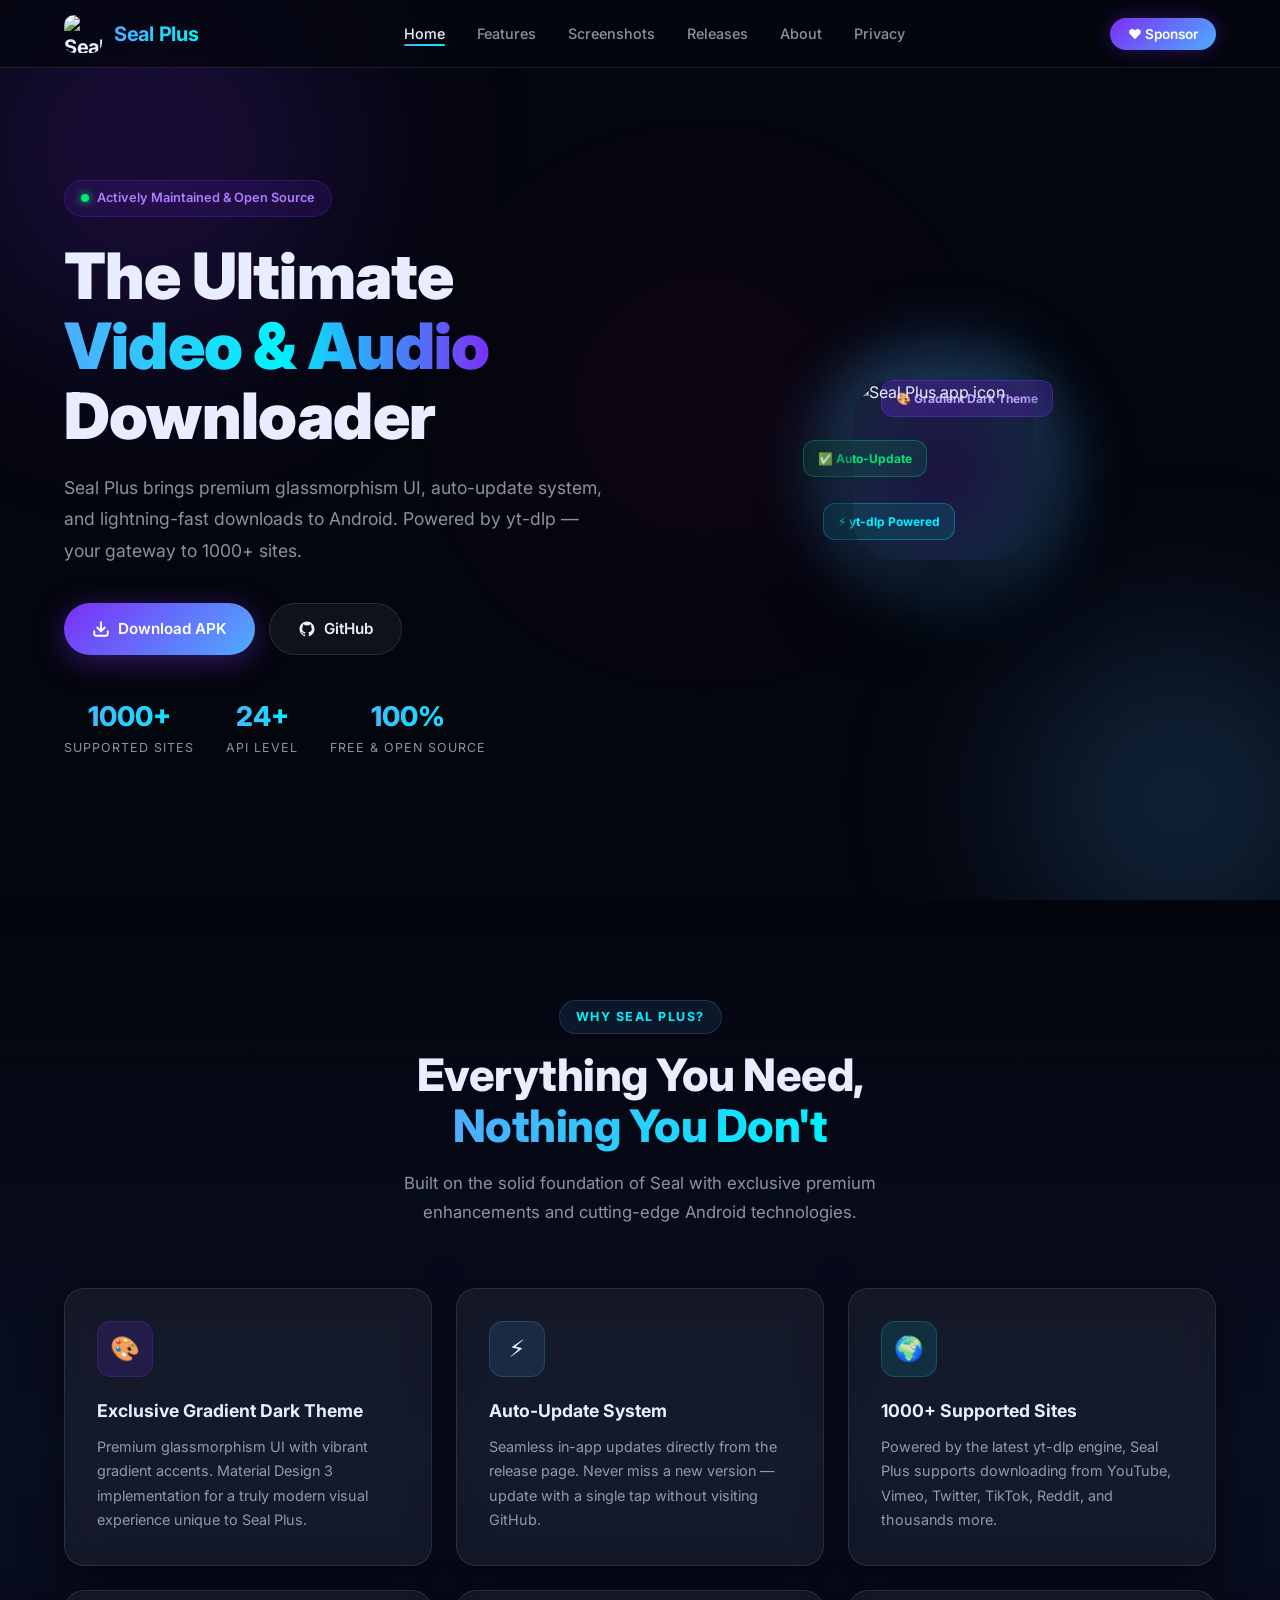
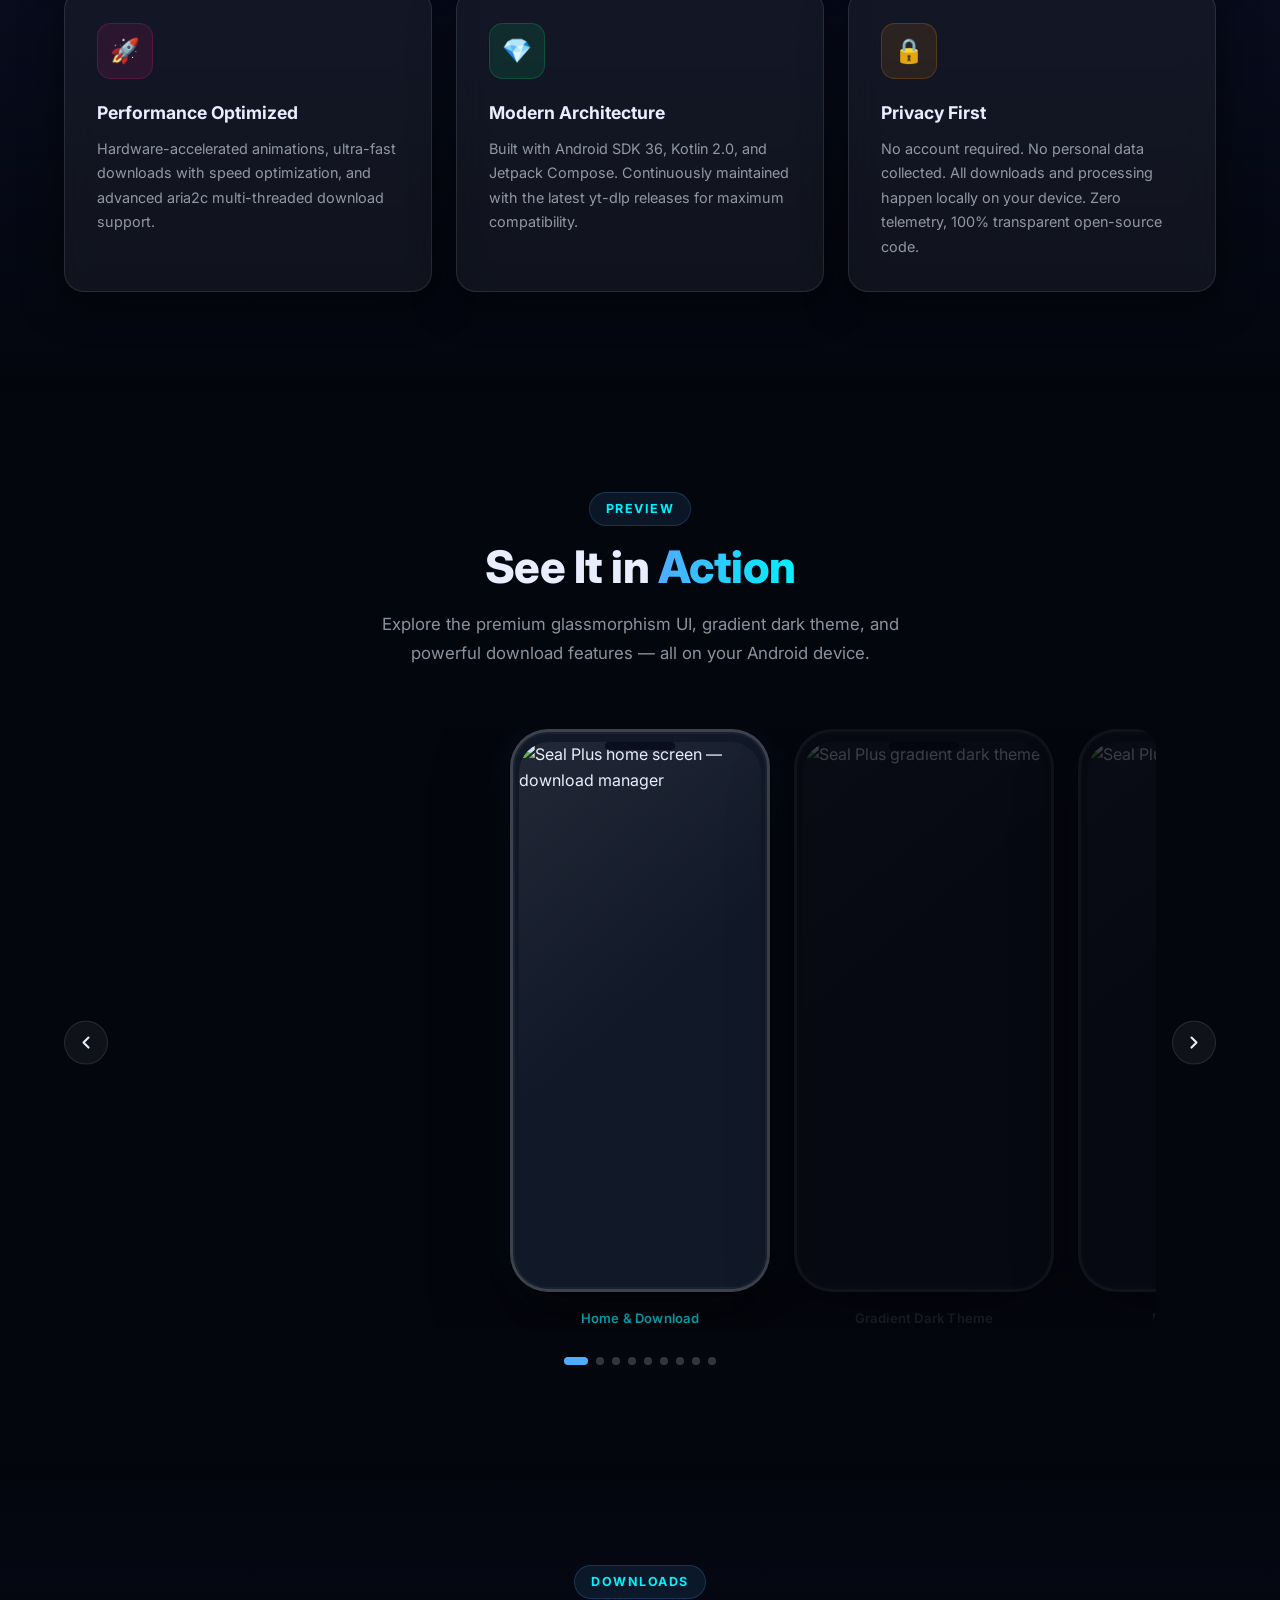
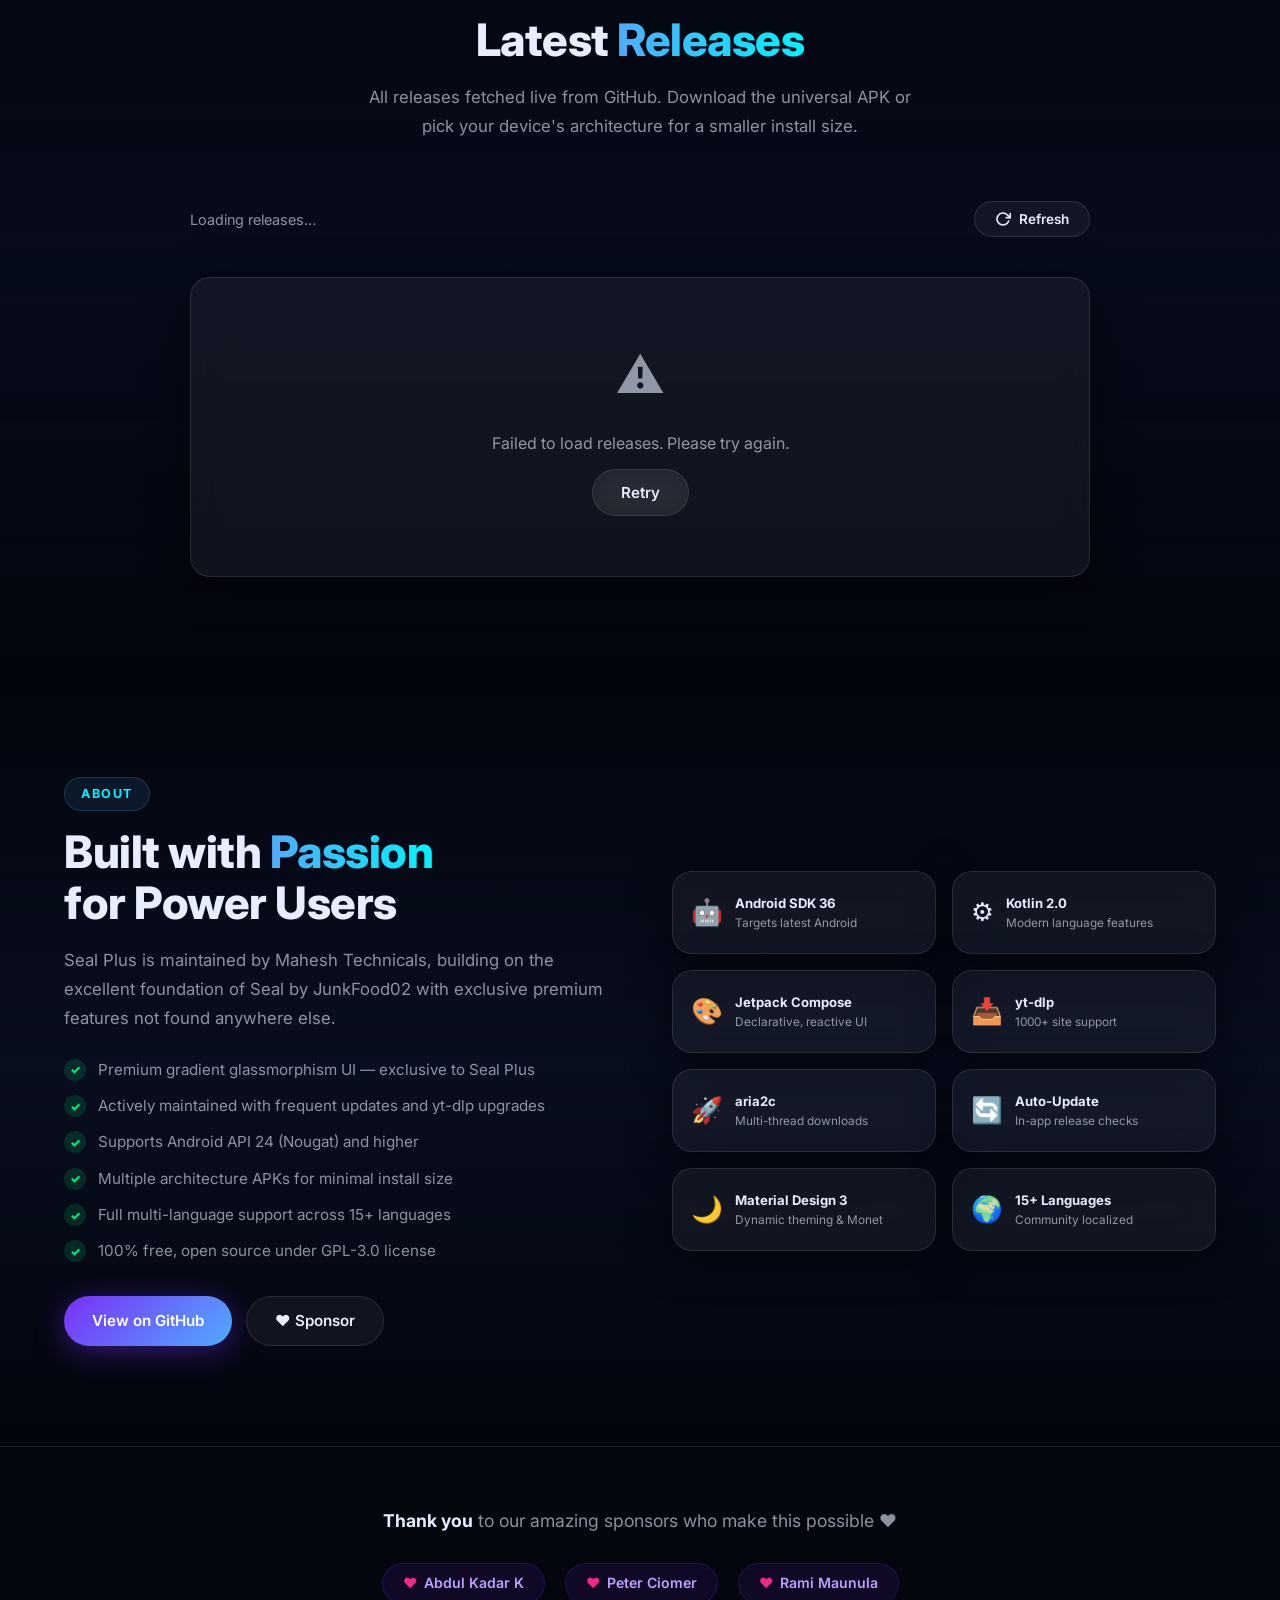
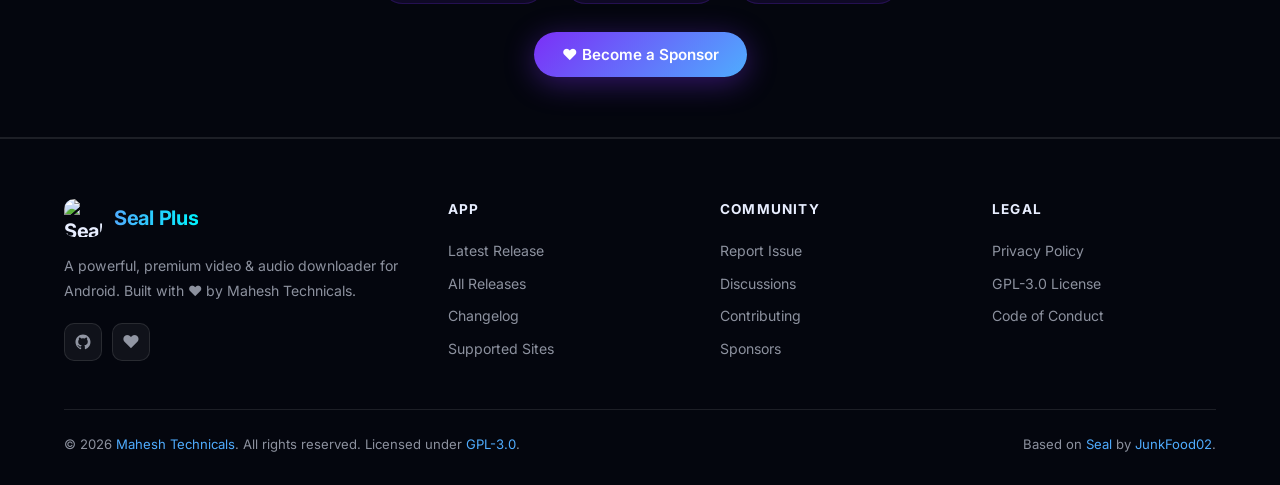
==== commit 0e4e59a8: "Remove unused CSS file `style.css` to streamline project assets and reduce load times." ====
--- a/index.html
+++ b/index.html
@@ -1,54 +1,67 @@
 <!DOCTYPE html>
 <html lang="en">
 <head>
+  <!-- ── Meta Essentials ───────────────────────────────── -->
   <meta charset="UTF-8" />
   <meta name="viewport" content="width=device-width, initial-scale=1.0" />
   <meta http-equiv="X-UA-Compatible" content="IE=edge" />
 
-  <!-- Primary SEO -->
-  <title>Seal Plus – Advanced Video & Audio Downloader for Android</title>
-  <meta name="description" content="Seal Plus is a free, open-source Android app to download videos and audio from 1000+ platforms including YouTube, Instagram, TikTok, Twitter and more. Features gradient dark theme, aria2c speed boost, pause/resume, and auto-updates." />
-  <meta name="keywords" content="Seal Plus, Android downloader, video downloader, audio downloader, yt-dlp, YouTube downloader, Instagram downloader, TikTok downloader, aria2c, Mahesh Technicals, open source downloader" />
+  <title>Seal Plus — Premium Video &amp; Audio Downloader for Android</title>
+
+  <meta name="description"
+    content="Seal Plus is a powerful, premium video and audio downloader for Android. Download from 1000+ sites with exclusive gradient dark theme, auto-update, and advanced yt-dlp support. Built by Mahesh Technicals." />
+  <meta name="keywords"
+    content="Seal Plus, Android, video downloader, audio downloader, yt-dlp, Material Design 3, APK, Mahesh Technicals, Sealplus" />
   <meta name="author" content="Mahesh Technicals" />
   <meta name="robots" content="index, follow" />
   <link rel="canonical" href="https://maheshtechnicals.github.io/Sealplus/" />
 
-  <!-- Open Graph / Facebook -->
-  <meta property="og:type" content="website" />
-  <meta property="og:url" content="https://maheshtechnicals.github.io/Sealplus/" />
-  <meta property="og:title" content="Seal Plus – Advanced Video & Audio Downloader for Android" />
-  <meta property="og:description" content="Download videos and audio from 1000+ sites. Powered by yt-dlp with aria2c speed boost, gradient dark theme, pause/resume, and seamless auto-updates." />
-  <meta property="og:image" content="https://raw.githubusercontent.com/MaheshTechnicals/Sealplus/main/fastlane/metadata/android/en-US/images/icon.png" />
-  <meta property="og:site_name" content="Seal Plus" />
-
-  <!-- Twitter -->
-  <meta name="twitter:card" content="summary_large_image" />
-  <meta name="twitter:url" content="https://maheshtechnicals.github.io/Sealplus/" />
-  <meta name="twitter:title" content="Seal Plus – Advanced Video & Audio Downloader for Android" />
-  <meta name="twitter:description" content="Download videos and audio from 1000+ sites. Powered by yt-dlp with aria2c speed boost, gradient dark theme, pause/resume." />
-  <meta name="twitter:image" content="https://raw.githubusercontent.com/MaheshTechnicals/Sealplus/main/fastlane/metadata/android/en-US/images/icon.png" />
-
-  <!-- App meta -->
-  <meta name="application-name" content="Seal Plus" />
-  <meta name="theme-color" content="#0A0A14" />
-  <meta name="mobile-web-app-capable" content="yes" />
-  <meta name="apple-mobile-web-app-capable" content="yes" />
-  <meta name="apple-mobile-web-app-status-bar-style" content="black-translucent" />
-  <meta name="apple-mobile-web-app-title" content="Seal Plus" />
-
-  <!-- Structured Data (JSON-LD) -->
+  <!-- ── Open Graph ────────────────────────────────────── -->
+  <meta property="og:type"        content="website" />
+  <meta property="og:url"         content="https://maheshtechnicals.github.io/Sealplus/" />
+  <meta property="og:title"       content="Seal Plus — Premium Video &amp; Audio Downloader for Android" />
+  <meta property="og:description" content="Download from 1000+ sites with Seal Plus. Premium glassmorphism UI, auto-update, aria2c support and yt-dlp. Free &amp; open source." />
+  <meta property="og:image"       content="https://raw.githubusercontent.com/MaheshTechnicals/Sealplus/main/fastlane/metadata/android/en-US/images/icon.png" />
+  <meta property="og:image:alt"   content="Seal Plus app icon" />
+  <meta property="og:site_name"   content="Seal Plus" />
+  <meta property="og:locale"      content="en_US" />
+
+  <!-- ── Twitter Card ───────────────────────────────────── -->
+  <meta name="twitter:card"        content="summary_large_image" />
+  <meta name="twitter:site"        content="@MaheshTechnical" />
+  <meta name="twitter:title"       content="Seal Plus — Premium Video &amp; Audio Downloader" />
+  <meta name="twitter:description" content="Download from 1000+ sites. Premium Android downloader with gradient dark theme &amp; Material Design 3." />
+  <meta name="twitter:image"       content="https://raw.githubusercontent.com/MaheshTechnicals/Sealplus/main/fastlane/metadata/android/en-US/images/icon.png" />
+
+  <!-- ── Favicon ────────────────────────────────────────── -->
+  <link rel="icon" type="image/png"
+    href="https://raw.githubusercontent.com/MaheshTechnicals/Sealplus/main/fastlane/metadata/android/en-US/images/icon.png" />
+  <link rel="apple-touch-icon"
+    href="https://raw.githubusercontent.com/MaheshTechnicals/Sealplus/main/fastlane/metadata/android/en-US/images/icon.png" />
+
+  <!-- ── Fonts ──────────────────────────────────────────── -->
+  <link rel="preconnect" href="https://fonts.googleapis.com" />
+  <link rel="preconnect" href="https://fonts.gstatic.com" crossorigin />
+  <link href="https://fonts.googleapis.com/css2?family=Inter:wght@300;400;500;600;700;800;900&family=Poppins:wght@400;600;700;800&display=swap"
+    rel="stylesheet" />
+
+  <!-- ── Stylesheet ─────────────────────────────────────── -->
+  <link rel="stylesheet" href="site/assets/css/style.css" />
+
+  <!-- ── JSON-LD Structured Data ────────────────────────── -->
   <script type="application/ld+json">
   {
     "@context": "https://schema.org",
     "@type": "SoftwareApplication",
     "name": "Seal Plus",
-    "operatingSystem": "Android 7.0+",
-    "applicationCategory": "UtilitiesApplication",
-    "description": "Advanced video and audio downloader for Android powered by yt-dlp with aria2c, gradient dark theme, pause/resume and auto-updates.",
+    "operatingSystem": "Android",
+    "applicationCategory": "MultimediaApplication",
+    "description": "A powerful, premium video and audio downloader for Android built on yt-dlp. Features exclusive gradient dark theme, auto-updates, Material Design 3, and supports 1000+ sites.",
     "url": "https://maheshtechnicals.github.io/Sealplus/",
     "downloadUrl": "https://github.com/MaheshTechnicals/Sealplus/releases/latest",
-    "softwareVersion": "2.3.0",
-    "releaseNotes": "https://github.com/MaheshTechnicals/Sealplus/blob/main/CHANGELOG.md",
+    "screenshot": "https://raw.githubusercontent.com/MaheshTechnicals/Sealplus/main/fastlane/metadata/android/en-US/images/phoneScreenshots/1.jpg",
+    "image": "https://raw.githubusercontent.com/MaheshTechnicals/Sealplus/main/fastlane/metadata/android/en-US/images/icon.png",
+    "softwareVersion": "Latest",
     "author": {
       "@type": "Person",
       "name": "Mahesh Technicals",
@@ -58,682 +71,621 @@
       "@type": "Offer",
       "price": "0",
       "priceCurrency": "USD"
-    }
+    },
+    "keywords": "video downloader, audio downloader, yt-dlp, Android, APK, Seal Plus"
   }
   </script>
-
-  <!-- Favicon -->
-  <link rel="icon" type="image/png" href="https://raw.githubusercontent.com/MaheshTechnicals/Sealplus/main/fastlane/metadata/android/en-US/images/icon.png" />
-  <link rel="apple-touch-icon" href="https://raw.githubusercontent.com/MaheshTechnicals/Sealplus/main/fastlane/metadata/android/en-US/images/icon.png" />
-
-  <!-- Google Fonts -->
-  <link rel="preconnect" href="https://fonts.googleapis.com" />
-  <link rel="preconnect" href="https://fonts.gstatic.com" crossorigin />
-  <link href="https://fonts.googleapis.com/css2?family=Inter:wght@300;400;500;600;700;800;900&family=Space+Grotesk:wght@400;500;600;700&display=swap" rel="stylesheet" />
-
-  <link rel="stylesheet" href="style.css" />
 </head>
+
 <body>
 
-  <!-- ===== NAVBAR ===== -->
-  <nav class="navbar" id="navbar">
-    <div class="nav-container">
-      <a href="#" class="nav-brand">
-        <img src="https://raw.githubusercontent.com/MaheshTechnicals/Sealplus/main/fastlane/metadata/android/en-US/images/icon.png" alt="Seal Plus Icon" class="nav-logo" />
-        <span class="nav-title">Seal <span class="gradient-text">Plus</span></span>
-      </a>
-      <ul class="nav-links" id="navLinks">
-        <li><a href="#features">Features</a></li>
-        <li><a href="#screenshots">Screenshots</a></li>
-        <li><a href="#whats-new">What's New</a></li>
-        <li><a href="#download">Download</a></li>
-        <li><a href="#faq">FAQ</a></li>
-        <li><a href="#community">Community</a></li>
-      </ul>
-      <a href="https://github.com/MaheshTechnicals/Sealplus/releases/latest" target="_blank" rel="noopener" class="btn btn-primary nav-cta">
-        <svg width="16" height="16" viewBox="0 0 24 24" fill="currentColor"><path d="M19 9h-4V3H9v6H5l7 7 7-7zM5 18v2h14v-2H5z"/></svg>
-        Download
-      </a>
-      <button class="hamburger" id="hamburger" aria-label="Toggle menu">
+  <!-- ── Animated Background ──────────────────────────────── -->
+  <div class="bg-canvas" aria-hidden="true">
+    <div class="bg-star"></div>
+  </div>
+
+  <!-- ── Toast Container ──────────────────────────────────── -->
+  <div class="toast-container" aria-live="polite" aria-atomic="true"></div>
+
+  <!-- ══════════════════════════════════════════════════════
+       NAVIGATION
+  ═══════════════════════════════════════════════════════ -->
+  <nav class="navbar" role="navigation" aria-label="Main navigation">
+    <a href="#hero" class="nav-brand" aria-label="Seal Plus home">
+      <img
+        src="https://raw.githubusercontent.com/MaheshTechnicals/Sealplus/main/fastlane/metadata/android/en-US/images/icon.png"
+        alt="Seal Plus app icon"
+        width="38" height="38"
+        loading="eager"
+      />
+      <span>Seal Plus</span>
+    </a>
+
+    <ul class="nav-links" role="list">
+      <li><a href="#hero"         class="active">Home</a></li>
+      <li><a href="#features">Features</a></li>
+      <li><a href="#screenshots">Screenshots</a></li>
+      <li><a href="#releases">Releases</a></li>
+      <li><a href="#about">About</a></li>
+      <li><a href="privacy.html">Privacy</a></li>
+    </ul>
+
+    <div class="nav-actions">
+      <button class="btn-sponsor-nav" data-sponsor-modal aria-label="Support development">
+        ❤️ Sponsor
+      </button>
+      <button class="nav-toggle" aria-label="Toggle mobile menu" aria-expanded="false">
         <span></span><span></span><span></span>
       </button>
     </div>
   </nav>
 
-  <!-- ===== HERO ===== -->
-  <section class="hero" id="home">
-    <div class="hero-bg">
-      <div class="hero-orb orb-1"></div>
-      <div class="hero-orb orb-2"></div>
-      <div class="hero-orb orb-3"></div>
-      <div class="grid-overlay"></div>
-    </div>
-    <div class="container hero-content">
-      <div class="badge animate-fade-up">
-        <span class="badge-dot"></span>
-        v2.3.0 — Latest Release
-      </div>
-      <h1 class="hero-title animate-fade-up delay-1">
-        The Ultimate<br />
-        <span class="gradient-text">Video Downloader</span><br />
-        for Android
-      </h1>
-      <p class="hero-subtitle animate-fade-up delay-2">
-        Download videos & audio from <strong>1000+ platforms</strong> with lightning-fast aria2c,
-        a stunning gradient dark theme, pause/resume support, and seamless auto-updates.
-        Free. Open-source. No ads.
+  <!-- ══════════════════════════════════════════════════════
+       HERO
+  ═══════════════════════════════════════════════════════ -->
+  <section id="hero" aria-label="Hero section">
+    <div class="hero-inner">
+
+      <!-- Content -->
+      <div class="hero-content">
+        <div class="hero-badge">
+          <span class="dot" aria-hidden="true"></span>
+          Actively Maintained &amp; Open Source
+        </div>
+
+        <h1 class="hero-title">
+          The Ultimate<br />
+          <em>Video &amp; Audio</em><br />
+          Downloader
+        </h1>
+
+        <p class="hero-desc">
+          Seal Plus brings premium glassmorphism UI, auto-update system,
+          and lightning-fast downloads to Android. Powered by yt-dlp — your
+          gateway to 1000+ sites.
+        </p>
+
+        <div class="hero-buttons">
+          <a href="#releases"
+             class="btn btn-primary"
+             aria-label="Get Seal Plus APK">
+            <svg width="18" height="18" viewBox="0 0 24 24" fill="none"
+              stroke="currentColor" stroke-width="2.5" stroke-linecap="round" aria-hidden="true">
+              <path d="M21 15v4a2 2 0 0 1-2 2H5a2 2 0 0 1-2-2v-4"/>
+              <polyline points="7 10 12 15 17 10"/>
+              <line x1="12" y1="15" x2="12" y2="3"/>
+            </svg>
+            Download APK
+          </a>
+          <a href="https://github.com/MaheshTechnicals/Sealplus"
+             class="btn btn-secondary"
+             target="_blank" rel="noopener noreferrer"
+             aria-label="View Seal Plus source on GitHub">
+            <svg width="18" height="18" viewBox="0 0 24 24" fill="currentColor" aria-hidden="true">
+              <path d="M12 2C6.477 2 2 6.484 2 12.017c0 4.425 2.865 8.18 6.839 9.504.5.092.682-.217.682-.483 0-.237-.008-.868-.013-1.703-2.782.605-3.369-1.343-3.369-1.343-.454-1.158-1.11-1.466-1.11-1.466-.908-.62.069-.608.069-.608 1.003.07 1.531 1.032 1.531 1.032.892 1.53 2.341 1.088 2.91.832.092-.647.35-1.088.636-1.338-2.22-.253-4.555-1.113-4.555-4.951 0-1.093.39-1.988 1.029-2.688-.103-.253-.446-1.272.098-2.65 0 0 .84-.27 2.75 1.026A9.564 9.564 0 0 1 12 6.844a9.59 9.59 0 0 1 2.504.337c1.909-1.296 2.747-1.027 2.747-1.027.546 1.379.202 2.398.1 2.651.64.7 1.028 1.595 1.028 2.688 0 3.848-2.339 4.695-4.566 4.943.359.309.678.92.678 1.855 0 1.338-.012 2.419-.012 2.747 0 .268.18.58.688.482A10.02 10.02 0 0 0 22 12.017C22 6.484 17.522 2 12 2z"/>
+            </svg>
+            GitHub
+          </a>
+        </div>
+
+        <div class="hero-stats" aria-label="Application statistics">
+          <div class="stat-item">
+            <span class="stat-number" data-counter="1000" data-suffix="+">0+</span>
+            <span class="stat-label">Supported Sites</span>
+          </div>
+          <div class="stat-item">
+            <span class="stat-number" data-counter="24" data-suffix="+">0+</span>
+            <span class="stat-label">API Level</span>
+          </div>
+          <div class="stat-item">
+            <span class="stat-number" data-counter="100" data-suffix="%">0%</span>
+            <span class="stat-label">Free &amp; Open Source</span>
+          </div>
+        </div>
+      </div>
+
+      <!-- Visual -->
+      <div class="hero-visual" aria-hidden="true">
+        <div class="hero-mockup-wrap">
+          <div class="hero-glow-ring"></div>
+          <img
+            class="hero-app-icon"
+            src="https://raw.githubusercontent.com/MaheshTechnicals/Sealplus/main/fastlane/metadata/android/en-US/images/icon.png"
+            alt="Seal Plus app icon"
+            width="180" height="180"
+            loading="eager"
+          />
+          <div class="hero-float-badge badge-1">🎨 Gradient Dark Theme</div>
+          <div class="hero-float-badge badge-2">⚡ yt-dlp Powered</div>
+          <div class="hero-float-badge badge-3">✅ Auto-Update</div>
+        </div>
+      </div>
+
+    </div>
+  </section>
+
+  <!-- ══════════════════════════════════════════════════════
+       FEATURES
+  ═══════════════════════════════════════════════════════ -->
+  <section id="features" aria-label="Features">
+    <div class="section-header">
+      <div class="section-tag reveal">Why Seal Plus?</div>
+      <h2 class="section-title reveal delay-1">
+        Everything You Need,<br /><span class="grad-text">Nothing You Don't</span>
+      </h2>
+      <p class="section-sub reveal delay-2">
+        Built on the solid foundation of Seal with exclusive premium enhancements
+        and cutting-edge Android technologies.
       </p>
-      <div class="hero-actions animate-fade-up delay-3">
-        <a href="https://github.com/MaheshTechnicals/Sealplus/releases/latest" target="_blank" rel="noopener" class="btn btn-primary btn-lg">
-          <svg width="20" height="20" viewBox="0 0 24 24" fill="currentColor"><path d="M19 9h-4V3H9v6H5l7 7 7-7zM5 18v2h14v-2H5z"/></svg>
-          Download APK
+    </div>
+
+    <div class="features-grid">
+
+      <article class="glass-card feature-card reveal">
+        <div class="feature-icon purple" aria-hidden="true">🎨</div>
+        <h3 class="feature-title">Exclusive Gradient Dark Theme</h3>
+        <p class="feature-desc">
+          Premium glassmorphism UI with vibrant gradient accents. Material Design 3
+          implementation for a truly modern visual experience unique to Seal Plus.
+        </p>
+      </article>
+
+      <article class="glass-card feature-card reveal delay-1">
+        <div class="feature-icon blue" aria-hidden="true">⚡</div>
+        <h3 class="feature-title">Auto-Update System</h3>
+        <p class="feature-desc">
+          Seamless in-app updates directly from the release page. Never miss
+          a new version — update with a single tap without visiting GitHub.
+        </p>
+      </article>
+
+      <article class="glass-card feature-card reveal delay-2">
+        <div class="feature-icon cyan" aria-hidden="true">🌍</div>
+        <h3 class="feature-title">1000+ Supported Sites</h3>
+        <p class="feature-desc">
+          Powered by the latest yt-dlp engine, Seal Plus supports downloading
+          from YouTube, Vimeo, Twitter, TikTok, Reddit, and thousands more.
+        </p>
+      </article>
+
+      <article class="glass-card feature-card reveal delay-1">
+        <div class="feature-icon pink" aria-hidden="true">🚀</div>
+        <h3 class="feature-title">Performance Optimized</h3>
+        <p class="feature-desc">
+          Hardware-accelerated animations, ultra-fast downloads with speed
+          optimization, and advanced aria2c multi-threaded download support.
+        </p>
+      </article>
+
+      <article class="glass-card feature-card reveal delay-2">
+        <div class="feature-icon green" aria-hidden="true">💎</div>
+        <h3 class="feature-title">Modern Architecture</h3>
+        <p class="feature-desc">
+          Built with Android SDK 36, Kotlin 2.0, and Jetpack Compose.
+          Continuously maintained with the latest yt-dlp releases for
+          maximum compatibility.
+        </p>
+      </article>
+
+      <article class="glass-card feature-card reveal delay-3">
+        <div class="feature-icon orange" aria-hidden="true">🔒</div>
+        <h3 class="feature-title">Privacy First</h3>
+        <p class="feature-desc">
+          No account required. No personal data collected. All downloads and
+          processing happen locally on your device. Zero telemetry, 100%
+          transparent open-source code.
+        </p>
+      </article>
+
+    </div>
+  </section>
+
+  <!-- ══════════════════════════════════════════════════════
+       SCREENSHOTS
+  ═══════════════════════════════════════════════════════ -->
+  <section id="screenshots" aria-label="App screenshots">
+    <div class="section-header">
+      <div class="section-tag reveal">Preview</div>
+      <h2 class="section-title reveal delay-1">
+        See It in <span class="grad-text">Action</span>
+      </h2>
+      <p class="section-sub reveal delay-2">
+        Explore the premium glassmorphism UI, gradient dark theme, and
+        powerful download features — all on your Android device.
+      </p>
+    </div>
+
+    <!-- Slider -->
+    <div class="ss-root reveal" role="region" aria-label="App screenshots slider">
+
+      <!-- Prev arrow -->
+      <button class="ss-arrow ss-prev" aria-label="Previous screenshot" onclick="ssSlider.prev()">
+        <svg width="20" height="20" viewBox="0 0 24 24" fill="none"
+          stroke="currentColor" stroke-width="2.5" stroke-linecap="round" stroke-linejoin="round">
+          <polyline points="15 18 9 12 15 6"/>
+        </svg>
+      </button>
+
+      <!-- Track wrapper -->
+      <div class="ss-viewport" aria-live="polite">
+        <div class="ss-track" id="ssTrack">
+
+          <div class="ss-slide" data-index="0">
+            <div class="ss-phone-frame">
+              <div class="ss-phone-screen">
+                <img src="https://raw.githubusercontent.com/MaheshTechnicals/Sealplus/main/fastlane/metadata/android/en-US/images/phoneScreenshots/1.jpg"
+                  alt="Seal Plus home screen — download manager" loading="lazy" />
+              </div>
+            </div>
+            <p class="ss-caption">Home &amp; Download</p>
+          </div>
+
+          <div class="ss-slide" data-index="1">
+            <div class="ss-phone-frame">
+              <div class="ss-phone-screen">
+                <img src="https://raw.githubusercontent.com/MaheshTechnicals/Sealplus/main/fastlane/metadata/android/en-US/images/phoneScreenshots/2.jpg"
+                  alt="Seal Plus gradient dark theme" loading="lazy" />
+              </div>
+            </div>
+            <p class="ss-caption">Gradient Dark Theme</p>
+          </div>
+
+          <div class="ss-slide" data-index="2">
+            <div class="ss-phone-frame">
+              <div class="ss-phone-screen">
+                <img src="https://raw.githubusercontent.com/MaheshTechnicals/Sealplus/main/fastlane/metadata/android/en-US/images/phoneScreenshots/3.jpg"
+                  alt="Seal Plus format selection" loading="lazy" />
+              </div>
+            </div>
+            <p class="ss-caption">Format Selection</p>
+          </div>
+
+          <div class="ss-slide" data-index="3">
+            <div class="ss-phone-frame">
+              <div class="ss-phone-screen">
+                <img src="https://raw.githubusercontent.com/MaheshTechnicals/Sealplus/main/fastlane/metadata/android/en-US/images/phoneScreenshots/4.jpg"
+                  alt="Seal Plus download history" loading="lazy" />
+              </div>
+            </div>
+            <p class="ss-caption">Download History</p>
+          </div>
+
+          <div class="ss-slide" data-index="4">
+            <div class="ss-phone-frame">
+              <div class="ss-phone-screen">
+                <img src="https://raw.githubusercontent.com/MaheshTechnicals/Sealplus/main/fastlane/metadata/android/en-US/images/phoneScreenshots/5.jpg"
+                  alt="Seal Plus settings" loading="lazy" />
+              </div>
+            </div>
+            <p class="ss-caption">Settings</p>
+          </div>
+
+          <div class="ss-slide" data-index="5">
+            <div class="ss-phone-frame">
+              <div class="ss-phone-screen">
+                <img src="https://raw.githubusercontent.com/MaheshTechnicals/Sealplus/main/fastlane/metadata/android/en-US/images/phoneScreenshots/6.jpg"
+                  alt="Seal Plus playlist download" loading="lazy" />
+              </div>
+            </div>
+            <p class="ss-caption">Playlist Download</p>
+          </div>
+
+          <div class="ss-slide" data-index="6">
+            <div class="ss-phone-frame">
+              <div class="ss-phone-screen">
+                <img src="https://raw.githubusercontent.com/MaheshTechnicals/Sealplus/main/fastlane/metadata/android/en-US/images/phoneScreenshots/7.jpg"
+                  alt="Seal Plus audio extraction" loading="lazy" />
+              </div>
+            </div>
+            <p class="ss-caption">Audio Extraction</p>
+          </div>
+
+          <div class="ss-slide" data-index="7">
+            <div class="ss-phone-frame">
+              <div class="ss-phone-screen">
+                <img src="https://raw.githubusercontent.com/MaheshTechnicals/Sealplus/main/fastlane/metadata/android/en-US/images/phoneScreenshots/8.jpg"
+                  alt="Seal Plus download progress" loading="lazy" />
+              </div>
+            </div>
+            <p class="ss-caption">Live Progress</p>
+          </div>
+
+          <div class="ss-slide" data-index="8">
+            <div class="ss-phone-frame">
+              <div class="ss-phone-screen">
+                <img src="https://raw.githubusercontent.com/MaheshTechnicals/Sealplus/main/fastlane/metadata/android/en-US/images/phoneScreenshots/9.jpg"
+                  alt="Seal Plus custom commands" loading="lazy" />
+              </div>
+            </div>
+            <p class="ss-caption">Custom Commands</p>
+          </div>
+
+        </div><!-- /ss-track -->
+      </div><!-- /ss-viewport -->
+
+      <!-- Next arrow -->
+      <button class="ss-arrow ss-next" aria-label="Next screenshot" onclick="ssSlider.next()">
+        <svg width="20" height="20" viewBox="0 0 24 24" fill="none"
+          stroke="currentColor" stroke-width="2.5" stroke-linecap="round" stroke-linejoin="round">
+          <polyline points="9 18 15 12 9 6"/>
+        </svg>
+      </button>
+
+      <!-- Dots -->
+      <div class="ss-dots" role="tablist" aria-label="Go to screenshot" id="ssDots"></div>
+
+    </div><!-- /ss-root -->
+  </section>
+
+  <!-- ══════════════════════════════════════════════════════
+       RELEASES
+  ═══════════════════════════════════════════════════════ -->
+  <section id="releases" aria-label="Application releases">
+    <div class="section-header">
+      <div class="section-tag reveal">Downloads</div>
+      <h2 class="section-title reveal delay-1">
+        Latest <span class="grad-text">Releases</span>
+      </h2>
+      <p class="section-sub reveal delay-2">
+        All releases fetched live from GitHub. Download the universal APK
+        or pick your device's architecture for a smaller install size.
+      </p>
+    </div>
+
+    <div class="releases-controls reveal">
+      <p class="releases-info">Loading releases&hellip;</p>
+      <button class="btn-refresh" aria-label="Refresh releases list">
+        <svg width="16" height="16" viewBox="0 0 24 24" fill="none"
+          stroke="currentColor" stroke-width="2.5" stroke-linecap="round" aria-hidden="true">
+          <polyline points="23 4 23 10 17 10"/>
+          <path d="M20.49 15a9 9 0 1 1-2.12-9.36L23 10"/>
+        </svg>
+        Refresh
+      </button>
+    </div>
+
+    <div class="releases-list" aria-live="polite" aria-label="Releases list">
+      <!-- Dynamically populated by main.js -->
+    </div>
+  </section>
+
+  <!-- ══════════════════════════════════════════════════════
+       ABOUT
+  ═══════════════════════════════════════════════════════ -->
+  <section id="about" aria-label="About Seal Plus">
+    <div class="about-inner">
+
+      <div class="about-content">
+        <div class="section-tag reveal">About</div>
+        <h2 class="section-title reveal delay-1">
+          Built with <span class="grad-text">Passion</span><br />
+          for Power Users
+        </h2>
+        <p class="section-sub reveal delay-2">
+          Seal Plus is maintained by Mahesh Technicals, building on the
+          excellent foundation of Seal by JunkFood02 with exclusive premium
+          features not found anywhere else.
+        </p>
+
+        <ul class="about-list reveal delay-2">
+          <li>Premium gradient glassmorphism UI — exclusive to Seal Plus</li>
+          <li>Actively maintained with frequent updates and yt-dlp upgrades</li>
+          <li>Supports Android API 24 (Nougat) and higher</li>
+          <li>Multiple architecture APKs for minimal install size</li>
+          <li>Full multi-language support across 15+ languages</li>
+          <li>100% free, open source under GPL-3.0 license</li>
+        </ul>
+
+        <div class="about-links reveal delay-3">
+          <a href="https://github.com/MaheshTechnicals/Sealplus"
+             class="btn btn-primary"
+             target="_blank" rel="noopener noreferrer">
+            View on GitHub
+          </a>
+          <button class="btn btn-secondary" data-sponsor-modal>
+            ❤️ Sponsor
+          </button>
+        </div>
+      </div>
+
+      <div class="about-visual reveal-right delay-2" aria-hidden="true">
+        <div class="glass-card tech-chip">
+          <span class="chip-icon">🤖</span>
+          <div>
+            <div class="tech-chip-label">Android SDK 36</div>
+            <div class="tech-chip-desc">Targets latest Android</div>
+          </div>
+        </div>
+        <div class="glass-card tech-chip">
+          <span class="chip-icon">⚙️</span>
+          <div>
+            <div class="tech-chip-label">Kotlin 2.0</div>
+            <div class="tech-chip-desc">Modern language features</div>
+          </div>
+        </div>
+        <div class="glass-card tech-chip">
+          <span class="chip-icon">🎨</span>
+          <div>
+            <div class="tech-chip-label">Jetpack Compose</div>
+            <div class="tech-chip-desc">Declarative, reactive UI</div>
+          </div>
+        </div>
+        <div class="glass-card tech-chip">
+          <span class="chip-icon">📥</span>
+          <div>
+            <div class="tech-chip-label">yt-dlp</div>
+            <div class="tech-chip-desc">1000+ site support</div>
+          </div>
+        </div>
+        <div class="glass-card tech-chip">
+          <span class="chip-icon">🚀</span>
+          <div>
+            <div class="tech-chip-label">aria2c</div>
+            <div class="tech-chip-desc">Multi-thread downloads</div>
+          </div>
+        </div>
+        <div class="glass-card tech-chip">
+          <span class="chip-icon">🔄</span>
+          <div>
+            <div class="tech-chip-label">Auto-Update</div>
+            <div class="tech-chip-desc">In-app release checks</div>
+          </div>
+        </div>
+        <div class="glass-card tech-chip">
+          <span class="chip-icon">🌙</span>
+          <div>
+            <div class="tech-chip-label">Material Design 3</div>
+            <div class="tech-chip-desc">Dynamic theming &amp; Monet</div>
+          </div>
+        </div>
+        <div class="glass-card tech-chip">
+          <span class="chip-icon">🌍</span>
+          <div>
+            <div class="tech-chip-label">15+ Languages</div>
+            <div class="tech-chip-desc">Community localized</div>
+          </div>
+        </div>
+      </div>
+
+    </div>
+  </section>
+
+  <!-- ══════════════════════════════════════════════════════
+       SPONSOR STRIP
+  ═══════════════════════════════════════════════════════ -->
+  <section id="sponsor-strip" aria-label="Sponsors">
+    <p class="sponsor-strip-title reveal">
+      <span>Thank you</span> to our amazing sponsors who make this possible ❤️
+    </p>
+    <div class="sponsors-ticker reveal delay-1" aria-label="Sponsor list">
+      <div class="sponsor-pill"><span class="heart" aria-hidden="true">❤️</span> Abdul Kadar K</div>
+      <div class="sponsor-pill"><span class="heart" aria-hidden="true">❤️</span> Peter Ciomer</div>
+      <div class="sponsor-pill"><span class="heart" aria-hidden="true">❤️</span> Rami Maunula</div>
+    </div>
+    <div class="reveal delay-2">
+      <button class="btn btn-primary" data-sponsor-modal aria-label="Support Seal Plus development">
+        ❤️ Become a Sponsor
+      </button>
+    </div>
+  </section>
+
+  <!-- ══════════════════════════════════════════════════════
+       FOOTER
+  ═══════════════════════════════════════════════════════ -->
+  <footer role="contentinfo">
+    <div class="footer-inner">
+
+      <div class="footer-brand">
+        <a href="#hero" class="nav-brand" aria-label="Back to top">
+          <img
+            src="https://raw.githubusercontent.com/MaheshTechnicals/Sealplus/main/fastlane/metadata/android/en-US/images/icon.png"
+            alt="Seal Plus icon" width="38" height="38" loading="lazy"
+          />
+          <span>Seal Plus</span>
         </a>
-        <a href="https://github.com/MaheshTechnicals/Sealplus" target="_blank" rel="noopener" class="btn btn-ghost btn-lg">
-          <svg width="20" height="20" viewBox="0 0 24 24" fill="currentColor"><path d="M12 2A10 10 0 0 0 2 12c0 4.42 2.87 8.17 6.84 9.5.5.08.66-.23.66-.5v-1.69c-2.77.6-3.36-1.34-3.36-1.34-.46-1.16-1.11-1.47-1.11-1.47-.91-.62.07-.6.07-.6 1 .07 1.53 1.03 1.53 1.03.87 1.52 2.34 1.07 2.91.83.09-.65.35-1.09.63-1.34-2.22-.25-4.55-1.11-4.55-4.92 0-1.11.38-2 1.03-2.71-.1-.25-.45-1.29.1-2.64 0 0 .84-.27 2.75 1.02.79-.22 1.65-.33 2.5-.33.85 0 1.71.11 2.5.33 1.91-1.29 2.75-1.02 2.75-1.02.55 1.35.2 2.39.1 2.64.65.71 1.03 1.6 1.03 2.71 0 3.82-2.34 4.66-4.57 4.91.36.31.69.92.69 1.85V21c0 .27.16.59.67.5C19.14 20.16 22 16.42 22 12A10 10 0 0 0 12 2Z"/></svg>
-          View on GitHub
+        <p>
+          A powerful, premium video &amp; audio downloader for Android.
+          Built with ❤️ by Mahesh Technicals.
+        </p>
+        <div class="footer-social" aria-label="Social links">
+          <a class="social-btn"
+             href="https://github.com/MaheshTechnicals/Sealplus"
+             target="_blank" rel="noopener noreferrer"
+             aria-label="Seal Plus on GitHub" title="GitHub">
+            <svg width="18" height="18" viewBox="0 0 24 24" fill="currentColor" aria-hidden="true">
+              <path d="M12 2C6.477 2 2 6.484 2 12.017c0 4.425 2.865 8.18 6.839 9.504.5.092.682-.217.682-.483 0-.237-.008-.868-.013-1.703-2.782.605-3.369-1.343-3.369-1.343-.454-1.158-1.11-1.466-1.11-1.466-.908-.62.069-.608.069-.608 1.003.07 1.531 1.032 1.531 1.032.892 1.53 2.341 1.088 2.91.832.092-.647.35-1.088.636-1.338-2.22-.253-4.555-1.113-4.555-4.951 0-1.093.39-1.988 1.029-2.688-.103-.253-.446-1.272.098-2.65 0 0 .84-.27 2.75 1.026A9.564 9.564 0 0 1 12 6.844a9.59 9.59 0 0 1 2.504.337c1.909-1.296 2.747-1.027 2.747-1.027.546 1.379.202 2.398.1 2.651.64.7 1.028 1.595 1.028 2.688 0 3.848-2.339 4.695-4.566 4.943.359.309.678.92.678 1.855 0 1.338-.012 2.419-.012 2.747 0 .268.18.58.688.482A10.02 10.02 0 0 0 22 12.017C22 6.484 17.522 2 12 2z"/>
+            </svg>
+          </a>
+          <a class="social-btn"
+             href="https://github.com/sponsors/MaheshTechnicals"
+             target="_blank" rel="noopener noreferrer"
+             aria-label="Sponsor on GitHub" title="GitHub Sponsors">
+            ❤️
+          </a>
+        </div>
+      </div>
+
+      <div>
+        <p class="footer-col-title">App</p>
+        <ul class="footer-links" role="list">
+          <li><a href="#releases">Latest Release</a></li>
+          <li><a href="https://github.com/MaheshTechnicals/Sealplus/releases" target="_blank" rel="noopener">All Releases</a></li>
+          <li><a href="https://github.com/MaheshTechnicals/Sealplus/blob/main/CHANGELOG.md" target="_blank" rel="noopener">Changelog</a></li>
+          <li><a href="https://github.com/yt-dlp/yt-dlp/blob/master/supportedsites.md" target="_blank" rel="noopener">Supported Sites</a></li>
+        </ul>
+      </div>
+
+      <div>
+        <p class="footer-col-title">Community</p>
+        <ul class="footer-links" role="list">
+          <li><a href="https://github.com/MaheshTechnicals/Sealplus/issues" target="_blank" rel="noopener">Report Issue</a></li>
+          <li><a href="https://github.com/MaheshTechnicals/Sealplus/discussions" target="_blank" rel="noopener">Discussions</a></li>
+          <li><a href="https://github.com/MaheshTechnicals/Sealplus/blob/main/CONTRIBUTING.md" target="_blank" rel="noopener">Contributing</a></li>
+          <li><a href="https://github.com/sponsors/MaheshTechnicals" target="_blank" rel="noopener">Sponsors</a></li>
+        </ul>
+      </div>
+
+      <div>
+        <p class="footer-col-title">Legal</p>
+        <ul class="footer-links" role="list">
+          <li><a href="privacy.html">Privacy Policy</a></li>
+          <li><a href="https://github.com/MaheshTechnicals/Sealplus/blob/main/LICENSE" target="_blank" rel="noopener">GPL-3.0 License</a></li>
+          <li><a href="https://github.com/MaheshTechnicals/Sealplus/blob/main/CODE_OF_CONDUCT.md" target="_blank" rel="noopener">Code of Conduct</a></li>
+        </ul>
+      </div>
+
+    </div>
+
+    <div class="footer-bottom">
+      <p>
+        &copy; 2026 <a href="https://github.com/MaheshTechnicals" target="_blank" rel="noopener">Mahesh Technicals</a>.
+        All rights reserved. Licensed under
+        <a href="https://github.com/MaheshTechnicals/Sealplus/blob/main/LICENSE" target="_blank" rel="noopener">GPL-3.0</a>.
+      </p>
+      <p>
+        Based on <a href="https://github.com/JunkFood02/Seal" target="_blank" rel="noopener">Seal</a>
+        by <a href="https://github.com/JunkFood02" target="_blank" rel="noopener">JunkFood02</a>.
+      </p>
+    </div>
+  </footer>
+
+  <!-- ══════════════════════════════════════════════════════
+       SPONSOR MODAL
+  ═══════════════════════════════════════════════════════ -->
+  <div class="modal-overlay" role="dialog" aria-modal="true" aria-labelledby="modal-title" aria-describedby="modal-desc">
+    <div class="modal-box">
+      <button class="modal-close modal-close-x" aria-label="Close sponsor dialog">&times;</button>
+
+      <span class="modal-icon" aria-hidden="true">❤️</span>
+      <h2 class="modal-title" id="modal-title">Support Seal Plus</h2>
+      <p class="modal-desc" id="modal-desc">
+        Seal Plus is developed and maintained entirely for free. If you find
+        it useful, please consider supporting the project — your sponsorship
+        helps keep development active and the updates coming!
+      </p>
+
+      <div class="modal-sponsors" aria-label="Current sponsors">
+        <div class="sponsor-pill"><span class="heart" aria-hidden="true">❤️</span> Abdul Kadar K</div>
+        <div class="sponsor-pill"><span class="heart" aria-hidden="true">❤️</span> Peter Ciomer</div>
+        <div class="sponsor-pill"><span class="heart" aria-hidden="true">❤️</span> Rami Maunula</div>
+      </div>
+
+      <div class="modal-actions">
+        <a href="https://github.com/sponsors/MaheshTechnicals"
+           class="btn btn-primary"
+           target="_blank" rel="noopener noreferrer"
+           aria-label="Sponsor on GitHub Sponsors">
+          ❤️ Sponsor on GitHub
         </a>
-      </div>
-      <div class="hero-stats animate-fade-up delay-4">
-        <div class="stat">
-          <span class="stat-num" data-count="1000">0</span><span class="stat-suffix">+</span>
-          <span class="stat-label">Supported Sites</span>
-        </div>
-        <div class="stat-divider"></div>
-        <div class="stat">
-          <span class="stat-num" data-count="32">0</span><span class="stat-suffix">x</span>
-          <span class="stat-label">Parallel Connections</span>
-        </div>
-        <div class="stat-divider"></div>
-        <div class="stat">
-          <span class="stat-num" data-count="100">0</span><span class="stat-suffix">%</span>
-          <span class="stat-label">Free & Open Source</span>
-        </div>
-        <div class="stat-divider"></div>
-        <div class="stat">
-          <span class="stat-num" data-count="24">0</span><span class="stat-suffix">+</span>
-          <span class="stat-label">Android API</span>
-        </div>
-      </div>
-    </div>
-    <div class="hero-phone-wrapper animate-fade-up delay-3">
-      <div class="phone-mockup">
-        <div class="phone-screen">
-          <img src="https://raw.githubusercontent.com/MaheshTechnicals/Sealplus/main/fastlane/metadata/android/en-US/images/phoneScreenshots/1.jpg" alt="Seal Plus App Screenshot" class="phone-screenshot" id="heroPhoneImg" />
-        </div>
-      </div>
-      <div class="phone-glow"></div>
-    </div>
-  </section>
-
-  <!-- ===== PLATFORMS MARQUEE ===== -->
-  <section class="platforms">
-    <div class="marquee-label">Download from</div>
-    <div class="marquee-track">
-      <div class="marquee-inner" id="marquee">
-        <span>YouTube</span><span>Instagram</span><span>TikTok</span><span>Twitter / X</span>
-        <span>Facebook</span><span>Reddit</span><span>Vimeo</span><span>Twitch</span>
-        <span>SoundCloud</span><span>Bandcamp</span><span>Dailymotion</span><span>Bilibili</span>
-        <span>Pinterest</span><span>Snapchat</span><span>LinkedIn</span><span>Dailymotion</span>
-        <!-- Duplicate for seamless loop -->
-        <span>YouTube</span><span>Instagram</span><span>TikTok</span><span>Twitter / X</span>
-        <span>Facebook</span><span>Reddit</span><span>Vimeo</span><span>Twitch</span>
-        <span>SoundCloud</span><span>Bandcamp</span><span>Dailymotion</span><span>Bilibili</span>
-        <span>Pinterest</span><span>Snapchat</span><span>LinkedIn</span><span>Dailymotion</span>
-      </div>
-    </div>
-  </section>
-
-  <!-- ===== FEATURES ===== -->
-  <section class="section features" id="features">
-    <div class="container">
-      <div class="section-header">
-        <span class="section-tag">Features</span>
-        <h2 class="section-title">Everything You Need to <span class="gradient-text">Download Faster</span></h2>
-        <p class="section-subtitle">Packed with powerful features designed for the best download experience on Android.</p>
-      </div>
-      <div class="features-grid">
-
-        <div class="feature-card card-glow" data-aos>
-          <div class="feature-icon icon-purple">
-            <svg viewBox="0 0 24 24" fill="none" stroke="currentColor" stroke-width="2"><path d="M13 2L3 14h9l-1 8 10-12h-9l1-8z"/></svg>
-          </div>
-          <h3>Aria2c Speed Boost</h3>
-          <p>Up to 32x parallel connections for blazing-fast downloads. Configurable 2/4/8/16/32+ connection control in Seal Plus Extras.</p>
-        </div>
-
-        <div class="feature-card card-glow" data-aos>
-          <div class="feature-icon icon-blue">
-            <svg viewBox="0 0 24 24" fill="none" stroke="currentColor" stroke-width="2"><circle cx="12" cy="12" r="5"/><path d="M12 1v2M12 21v2M4.22 4.22l1.42 1.42M18.36 18.36l1.42 1.42M1 12h2M21 12h2M4.22 19.78l1.42-1.42M18.36 5.64l1.42-1.42"/></svg>
-          </div>
-          <h3>Gradient Dark Theme</h3>
-          <p>Exclusive glassmorphism UI with deep OLED backgrounds and vibrant blue-purple gradients. Stunning on every screen.</p>
-        </div>
-
-        <div class="feature-card card-glow" data-aos>
-          <div class="feature-icon icon-cyan">
-            <svg viewBox="0 0 24 24" fill="none" stroke="currentColor" stroke-width="2"><path d="M21 15v4a2 2 0 0 1-2 2H5a2 2 0 0 1-2-2v-4"/><polyline points="7,10 12,15 17,10"/><line x1="12" y1="15" x2="12" y2="3"/></svg>
-          </div>
-          <h3>1000+ Platforms</h3>
-          <p>Powered by yt-dlp. Download from YouTube, Instagram, TikTok, Twitter, Facebook, Vimeo, Reddit, and over 1000 other platforms.</p>
-        </div>
-
-        <div class="feature-card card-glow" data-aos>
-          <div class="feature-icon icon-green">
-            <svg viewBox="0 0 24 24" fill="none" stroke="currentColor" stroke-width="2"><rect x="3" y="3" width="18" height="18" rx="2"/><path d="M9 9h1v6H9zM14 9h1v6h-1z"/></svg>
-          </div>
-          <h3>Pause & Resume</h3>
-          <p>Full download control with queue support. Pause any download and pick up exactly where you left off — even after app restart.</p>
-        </div>
-
-        <div class="feature-card card-glow" data-aos>
-          <div class="feature-icon icon-orange">
-            <svg viewBox="0 0 24 24" fill="none" stroke="currentColor" stroke-width="2"><path d="M12 22s8-4 8-10V5l-8-3-8 3v7c0 6 8 10 8 10z"/></svg>
-          </div>
-          <h3>Auto-Update System</h3>
-          <p>Seamless in-app updates directly from GitHub releases. Always stay on the latest version with one-tap installation.</p>
-        </div>
-
-        <div class="feature-card card-glow" data-aos>
-          <div class="feature-icon icon-pink">
-            <svg viewBox="0 0 24 24" fill="none" stroke="currentColor" stroke-width="2"><line x1="8" y1="6" x2="21" y2="6"/><line x1="8" y1="12" x2="21" y2="12"/><line x1="8" y1="18" x2="21" y2="18"/><line x1="3" y1="6" x2="3.01" y2="6"/><line x1="3" y1="12" x2="3.01" y2="12"/><line x1="3" y1="18" x2="3.01" y2="18"/></svg>
-          </div>
-          <h3>Custom Commands</h3>
-          <p>Full yt-dlp CLI access with template management. Save and reuse custom commands for advanced power-user workflows.</p>
-        </div>
-
-        <div class="feature-card card-glow" data-aos>
-          <div class="feature-icon icon-purple">
-            <svg viewBox="0 0 24 24" fill="none" stroke="currentColor" stroke-width="2"><path d="M9 19c-5 1.5-5-2.5-7-3m14 6v-3.87a3.37 3.37 0 0 0-.94-2.61c3.14-.35 6.44-1.54 6.44-7A5.44 5.44 0 0 0 20 4.77 5.07 5.07 0 0 0 19.91 1S18.73.65 16 2.48a13.38 13.38 0 0 0-7 0C6.27.65 5.09 1 5.09 1A5.07 5.07 0 0 0 5 4.77a5.44 5.44 0 0 0-1.5 3.78c0 5.42 3.3 6.61 6.44 7A3.37 3.37 0 0 0 9 18.13V22"/></svg>
-          </div>
-          <h3>Open Source</h3>
-          <p>100% open-source under GPL-3.0. No ads, no tracking, no data collection. Full transparency — review every line of code.</p>
-        </div>
-
-        <div class="feature-card card-glow" data-aos>
-          <div class="feature-icon icon-blue">
-            <svg viewBox="0 0 24 24" fill="none" stroke="currentColor" stroke-width="2"><path d="M12 22s8-4 8-10V5l-8-3-8 3v7c0 6 8 10 8 10z"/><path d="M9 12l2 2 4-4"/></svg>
-          </div>
-          <h3>Biometric Lock</h3>
-          <p>Protect the app with fingerprint or face unlock. PIN fallback ensures your downloads and settings stay private.</p>
-        </div>
-
-        <div class="feature-card card-glow" data-aos>
-          <div class="feature-icon icon-cyan">
-            <svg viewBox="0 0 24 24" fill="none" stroke="currentColor" stroke-width="2"><path d="M14.5 10c-.83 0-1.5-.67-1.5-1.5v-5c0-.83.67-1.5 1.5-1.5s1.5.67 1.5 1.5v5c0 .83-.67 1.5-1.5 1.5z"/><path d="M20.5 10H19V8.5c0-.83.67-1.5 1.5-1.5s1.5.67 1.5 1.5-.67 1.5-1.5 1.5z"/><path d="M9.5 14c.83 0 1.5.67 1.5 1.5v5c0 .83-.67 1.5-1.5 1.5S8 21.33 8 20.5v-5c0-.83.67-1.5 1.5-1.5z"/><path d="M3.5 14H5v1.5c0 .83-.67 1.5-1.5 1.5S2 16.33 2 15.5 2.67 14 3.5 14z"/><path d="M14 14.5c0-.83.67-1.5 1.5-1.5h5c.83 0 1.5.67 1.5 1.5s-.67 1.5-1.5 1.5h-5c-.83 0-1.5-.67-1.5-1.5z"/><path d="M15.5 19H14v1.5c0 .83.67 1.5 1.5 1.5s1.5-.67 1.5-1.5-.67-1.5-1.5-1.5z"/><path d="M10 9.5C10 8.67 9.33 8 8.5 8h-5C2.67 8 2 8.67 2 9.5S2.67 11 3.5 11h5c.83 0 1.5-.67 1.5-1.5z"/><path d="M8.5 5H10V3.5C10 2.67 9.33 2 8.5 2S7 2.67 7 3.5 7.67 5 8.5 5z"/></svg>
-          </div>
-          <h3>Smart Format Routing</h3>
-          <p>Platform-aware stream-merge logic. YouTube & Reddit use merge path; all other platforms pick the best combined format automatically.</p>
-        </div>
-
-        <div class="feature-card card-glow" data-aos>
-          <div class="feature-icon icon-green">
-            <svg viewBox="0 0 24 24" fill="none" stroke="currentColor" stroke-width="2"><polyline points="22 12 18 12 15 21 9 3 6 12 2 12"/></svg>
-          </div>
-          <h3>Download Metrics</h3>
-          <p>See real Average Speed (e.g. 3.2 MB/s) and Download Time (e.g. 2m 34s) for every download in the details dialog.</p>
-        </div>
-
-        <div class="feature-card card-glow" data-aos>
-          <div class="feature-icon icon-orange">
-            <svg viewBox="0 0 24 24" fill="none" stroke="currentColor" stroke-width="2"><rect x="3" y="3" width="18" height="18" rx="2" ry="2"/><line x1="3" y1="9" x2="21" y2="9"/><line x1="3" y1="15" x2="21" y2="15"/><line x1="9" y1="3" x2="9" y2="21"/><line x1="15" y1="3" x2="15" y2="21"/></svg>
-          </div>
-          <h3>Concurrent Downloads</h3>
-          <p>Run up to 5 simultaneous downloads with smart queue management. Configure the limit from Seal Plus Extras settings.</p>
-        </div>
-
-        <div class="feature-card card-glow" data-aos>
-          <div class="feature-icon icon-pink">
-            <svg viewBox="0 0 24 24" fill="none" stroke="currentColor" stroke-width="2"><circle cx="12" cy="12" r="2"/><path d="M12 4a8 8 0 0 1 8 8 8 8 0 0 1-8 8 8 8 0 0 1-8-8 8 8 0 0 1 8-8"/><path d="M12 2v2M12 20v2M4.93 4.93l1.41 1.41M17.66 17.66l1.41 1.41M2 12h2M20 12h2M4.93 19.07l1.41-1.41M17.66 6.34l1.41-1.41"/></svg>
-          </div>
-          <h3>Advanced Proxy</h3>
-          <p>Built-in proxy support with auto-fetch, auto-test, and custom HTTP/HTTPS/SOCKS configuration. Bypass geo-restrictions with ease.</p>
-        </div>
-
-      </div>
-    </div>
-  </section>
-
-  <!-- ===== WHAT'S NEW ===== -->
-  <section class="section whats-new" id="whats-new">
-    <div class="container">
-      <div class="section-header">
-        <span class="section-tag">v2.3.0 · March 3, 2026</span>
-        <h2 class="section-title">What's <span class="gradient-text">New</span></h2>
-        <p class="section-subtitle">Latest release brings smart downloads, connection-level speed control, and real metrics.</p>
-      </div>
-      <div class="changelog-grid">
-        <div class="changelog-card" data-aos>
-          <div class="cl-icon cl-settings">
-            <svg viewBox="0 0 24 24" fill="none" stroke="currentColor" stroke-width="2"><circle cx="12" cy="12" r="3"/><path d="M19.07 4.93A10 10 0 0 0 4.93 19.07M12 2v2m0 16v2M4.93 4.93 6.34 6.34m11.32 11.32 1.41 1.41M2 12h2m16 0h2M4.93 19.07 6.34 17.66"/></svg>
-          </div>
-          <div class="cl-content">
-            <h4>⚙️ Aria2c Connection Control</h4>
-            <p>New slider in Seal Plus Extras — choose 2, 4, 8, 16, or 32+ parallel connections to maximize your download speed.</p>
-          </div>
-        </div>
-        <div class="changelog-card" data-aos>
-          <div class="cl-icon cl-chart">
-            <svg viewBox="0 0 24 24" fill="none" stroke="currentColor" stroke-width="2"><polyline points="22 12 18 12 15 21 9 3 6 12 2 12"/></svg>
-          </div>
-          <div class="cl-content">
-            <h4>📊 Average Speed & Download Time</h4>
-            <p>Details dialog now shows computed average speed (e.g. 3.2 MB/s) and download duration (e.g. 2m 34s) for every file.</p>
-          </div>
-        </div>
-        <div class="changelog-card" data-aos>
-          <div class="cl-icon cl-rocket">
-            <svg viewBox="0 0 24 24" fill="none" stroke="currentColor" stroke-width="2"><path d="M4.5 16.5c-1.5 1.26-2 5-2 5s3.74-.5 5-2c.71-.84.7-2.13-.09-2.91a2.18 2.18 0 0 0-2.91-.09z"/><path d="m12 15-3-3a22 22 0 0 1 2-3.95A12.88 12.88 0 0 1 22 2c0 2.72-.78 7.5-6 11a22.35 22.35 0 0 1-4 2z"/><path d="M9 12H4s.55-3.03 2-4c1.62-1.08 5 0 5 0"/><path d="M12 15v5s3.03-.55 4-2c1.08-1.62 0-5 0-5"/></svg>
-          </div>
-          <div class="cl-content">
-            <h4>🚀 Smart Stream-Merge Routing</h4>
-            <p>Only YouTube & Reddit use separate stream merging. All other platforms now pick the best combined format directly — faster and smarter.</p>
-          </div>
-        </div>
-        <div class="changelog-card" data-aos>
-          <div class="cl-icon cl-design">
-            <svg viewBox="0 0 24 24" fill="none" stroke="currentColor" stroke-width="2"><circle cx="13.5" cy="6.5" r=".5" fill="currentColor"/><circle cx="17.5" cy="10.5" r=".5" fill="currentColor"/><circle cx="8.5" cy="7.5" r=".5" fill="currentColor"/><circle cx="6.5" cy="12.5" r=".5" fill="currentColor"/><path d="M12 2C6.5 2 2 6.5 2 12s4.5 10 10 10c.926 0 1.648-.746 1.648-1.688 0-.437-.18-.835-.437-1.125-.29-.289-.438-.652-.438-1.125a1.64 1.64 0 0 1 1.668-1.668h1.996c3.051 0 5.555-2.503 5.555-5.554C21.965 6.012 17.461 2 12 2z"/></svg>
-          </div>
-          <div class="cl-content">
-            <h4>🎨 Clean Resolution Labels</h4>
-            <p>Format cards now show human-readable titles like "1080×1920" instead of raw yt-dlp format strings for a cleaner selection experience.</p>
-          </div>
-        </div>
-        <div class="changelog-card" data-aos>
-          <div class="cl-icon cl-drawer">
-            <svg viewBox="0 0 24 24" fill="none" stroke="currentColor" stroke-width="2"><rect x="3" y="3" width="18" height="18" rx="2"/><path d="M3 9h18M9 21V9"/></svg>
-          </div>
-          <div class="cl-content">
-            <h4>🖼️ Redesigned Detail Drawer</h4>
-            <p>Overhauled history drawer with 16:9 thumbnail card, source URL card with copy/open actions, and stats grid layout.</p>
-          </div>
-        </div>
-        <div class="changelog-card" data-aos>
-          <div class="cl-icon cl-sponsor">
-            <svg viewBox="0 0 24 24" fill="none" stroke="currentColor" stroke-width="2"><path d="M20.84 4.61a5.5 5.5 0 0 0-7.78 0L12 5.67l-1.06-1.06a5.5 5.5 0 0 0-7.78 7.78l1.06 1.06L12 21.23l7.78-7.78 1.06-1.06a5.5 5.5 0 0 0 0-7.78z"/></svg>
-          </div>
-          <div class="cl-content">
-            <h4>💎 Sponsor Dialog Controls</h4>
-            <p>New schedule picker in Seal Plus Extras — set sponsor dialog frequency to Off, Weekly, or Monthly to suit your preference.</p>
-          </div>
-        </div>
-      </div>
-      <div class="changelog-cta">
-        <a href="https://github.com/MaheshTechnicals/Sealplus/blob/main/CHANGELOG.md" target="_blank" rel="noopener" class="btn btn-ghost">
-          View Full Changelog
-          <svg width="16" height="16" viewBox="0 0 24 24" fill="none" stroke="currentColor" stroke-width="2"><path d="M18 13v6a2 2 0 0 1-2 2H5a2 2 0 0 1-2-2V8a2 2 0 0 1 2-2h6"/><polyline points="15 3 21 3 21 9"/><line x1="10" y1="14" x2="21" y2="3"/></svg>
-        </a>
-      </div>
-    </div>
-  </section>
-
-  <!-- ===== SCREENSHOTS ===== -->
-  <section class="section screenshots" id="screenshots">
-    <div class="container">
-      <div class="section-header">
-        <span class="section-tag">Screenshots</span>
-        <h2 class="section-title">See It In <span class="gradient-text">Action</span></h2>
-        <p class="section-subtitle">Beautiful gradient dark UI designed for the ultimate Android download experience.</p>
-      </div>
-    </div>
-    <div class="screenshots-carousel">
-      <div class="carousel-track" id="carouselTrack">
-        <div class="carousel-item">
-          <img src="https://raw.githubusercontent.com/MaheshTechnicals/Sealplus/main/fastlane/metadata/android/en-US/images/phoneScreenshots/1.jpg" alt="Seal Plus Home Screen" loading="lazy" />
-        </div>
-        <div class="carousel-item">
-          <img src="https://raw.githubusercontent.com/MaheshTechnicals/Sealplus/main/fastlane/metadata/android/en-US/images/phoneScreenshots/2.jpg" alt="Seal Plus Download Screen" loading="lazy" />
-        </div>
-        <div class="carousel-item">
-          <img src="https://raw.githubusercontent.com/MaheshTechnicals/Sealplus/main/fastlane/metadata/android/en-US/images/phoneScreenshots/3.jpg" alt="Seal Plus Settings" loading="lazy" />
-        </div>
-        <div class="carousel-item">
-          <img src="https://raw.githubusercontent.com/MaheshTechnicals/Sealplus/main/fastlane/metadata/android/en-US/images/phoneScreenshots/4.jpg" alt="Seal Plus Format Selection" loading="lazy" />
-        </div>
-        <div class="carousel-item">
-          <img src="https://raw.githubusercontent.com/MaheshTechnicals/Sealplus/main/fastlane/metadata/android/en-US/images/phoneScreenshots/5.jpg" alt="Seal Plus Download History" loading="lazy" />
-        </div>
-        <div class="carousel-item">
-          <img src="https://raw.githubusercontent.com/MaheshTechnicals/Sealplus/main/fastlane/metadata/android/en-US/images/phoneScreenshots/6.jpg" alt="Seal Plus Gradient Theme" loading="lazy" />
-        </div>
-        <div class="carousel-item">
-          <img src="https://raw.githubusercontent.com/MaheshTechnicals/Sealplus/main/fastlane/metadata/android/en-US/images/phoneScreenshots/7.jpg" alt="Seal Plus Details Dialog" loading="lazy" />
-        </div>
-        <div class="carousel-item">
-          <img src="https://raw.githubusercontent.com/MaheshTechnicals/Sealplus/main/fastlane/metadata/android/en-US/images/phoneScreenshots/8.jpg" alt="Seal Plus Custom Commands" loading="lazy" />
-        </div>
-        <div class="carousel-item">
-          <img src="https://raw.githubusercontent.com/MaheshTechnicals/Sealplus/main/fastlane/metadata/android/en-US/images/phoneScreenshots/9.jpg" alt="Seal Plus Seal Plus Extras" loading="lazy" />
-        </div>
-      </div>
-      <button class="carousel-btn carousel-prev" id="carouselPrev" aria-label="Previous">
-        <svg viewBox="0 0 24 24" fill="none" stroke="currentColor" stroke-width="2.5"><polyline points="15 18 9 12 15 6"/></svg>
-      </button>
-      <button class="carousel-btn carousel-next" id="carouselNext" aria-label="Next">
-        <svg viewBox="0 0 24 24" fill="none" stroke="currentColor" stroke-width="2.5"><polyline points="9 18 15 12 9 6"/></svg>
-      </button>
-      <div class="carousel-dots" id="carouselDots"></div>
-    </div>
-    <!-- Lightbox -->
-    <div class="lightbox" id="lightbox">
-      <button class="lightbox-close" id="lightboxClose" aria-label="Close">
-        <svg viewBox="0 0 24 24" fill="none" stroke="currentColor" stroke-width="2.5"><line x1="18" y1="6" x2="6" y2="18"/><line x1="6" y1="6" x2="18" y2="18"/></svg>
-      </button>
-      <button class="lightbox-nav lightbox-prev" id="lightboxPrev" aria-label="Previous">
-        <svg viewBox="0 0 24 24" fill="none" stroke="currentColor" stroke-width="2.5"><polyline points="15 18 9 12 15 6"/></svg>
-      </button>
-      <img src="" alt="Screenshot" id="lightboxImg" />
-      <button class="lightbox-nav lightbox-next" id="lightboxNext" aria-label="Next">
-        <svg viewBox="0 0 24 24" fill="none" stroke="currentColor" stroke-width="2.5"><polyline points="9 18 15 12 9 6"/></svg>
-      </button>
-    </div>
-  </section>
-
-  <!-- ===== DOWNLOAD ===== -->
-  <section class="section download" id="download">
-    <div class="download-bg">
-      <div class="download-orb"></div>
-    </div>
-    <div class="container">
-      <div class="section-header">
-        <span class="section-tag">Download</span>
-        <h2 class="section-title">Get Seal Plus <span class="gradient-text">v2.3.0</span></h2>
-        <p class="section-subtitle">Choose the right APK for your device. Not sure? Download Universal — it works everywhere.</p>
-      </div>
-      <div class="download-cards">
-        <a href="https://github.com/MaheshTechnicals/Sealplus/releases/latest" target="_blank" rel="noopener" class="download-card recommended">
-          <div class="rec-badge">Recommended</div>
-          <div class="dl-icon">
-            <svg viewBox="0 0 24 24" fill="none" stroke="currentColor" stroke-width="2"><circle cx="12" cy="12" r="10"/><path d="M8 12s1.5 3 4 3 4-3 4-3"/><line x1="9" y1="9" x2="9.01" y2="9"/><line x1="15" y1="9" x2="15.01" y2="9"/></svg>
-          </div>
-          <h4>Universal</h4>
-          <p>Works on all Android devices</p>
-          <span class="dl-tag">All devices</span>
-        </a>
-        <a href="https://github.com/MaheshTechnicals/Sealplus/releases/latest" target="_blank" rel="noopener" class="download-card">
-          <div class="dl-icon">
-            <svg viewBox="0 0 24 24" fill="none" stroke="currentColor" stroke-width="2"><rect x="5" y="2" width="14" height="20" rx="2"/><path d="M12 18h.01"/></svg>
-          </div>
-          <h4>arm64-v8a</h4>
-          <p>64-bit ARM — most modern phones</p>
-          <span class="dl-tag">Most phones (2017+)</span>
-        </a>
-        <a href="https://github.com/MaheshTechnicals/Sealplus/releases/latest" target="_blank" rel="noopener" class="download-card">
-          <div class="dl-icon">
-            <svg viewBox="0 0 24 24" fill="none" stroke="currentColor" stroke-width="2"><rect x="5" y="2" width="14" height="20" rx="2"/><path d="M12 18h.01"/></svg>
-          </div>
-          <h4>armeabi-v7a</h4>
-          <p>32-bit ARM — older phones</p>
-          <span class="dl-tag">Older devices</span>
-        </a>
-        <a href="https://github.com/MaheshTechnicals/Sealplus/releases/latest" target="_blank" rel="noopener" class="download-card">
-          <div class="dl-icon">
-            <svg viewBox="0 0 24 24" fill="none" stroke="currentColor" stroke-width="2"><rect x="2" y="3" width="20" height="14" rx="2"/><path d="M8 21h8m-4-4v4"/></svg>
-          </div>
-          <h4>x86_64</h4>
-          <p>64-bit Intel/AMD devices</p>
-          <span class="dl-tag">Tablets / Emulators</span>
-        </a>
-        <a href="https://github.com/MaheshTechnicals/Sealplus/releases/latest" target="_blank" rel="noopener" class="download-card">
-          <div class="dl-icon">
-            <svg viewBox="0 0 24 24" fill="none" stroke="currentColor" stroke-width="2"><rect x="2" y="3" width="20" height="14" rx="2"/><path d="M8 21h8m-4-4v4"/></svg>
-          </div>
-          <h4>x86</h4>
-          <p>32-bit Intel/AMD devices</p>
-          <span class="dl-tag">Older Intel</span>
-        </a>
-      </div>
-      <div class="install-steps">
-        <h3>How to Install</h3>
-        <div class="steps-grid">
-          <div class="step">
-            <div class="step-num">1</div>
-            <p>Download the APK for your device architecture</p>
-          </div>
-          <div class="step-arrow">→</div>
-          <div class="step">
-            <div class="step-num">2</div>
-            <p>Enable "Install from unknown sources" in Settings → Security</p>
-          </div>
-          <div class="step-arrow">→</div>
-          <div class="step">
-            <div class="step-num">3</div>
-            <p>Open the APK and follow installation prompts</p>
-          </div>
-          <div class="step-arrow">→</div>
-          <div class="step">
-            <div class="step-num">4</div>
-            <p>Grant permissions and enjoy seamless downloads!</p>
-          </div>
-        </div>
-        <p class="install-note">
-          <svg width="16" height="16" viewBox="0 0 24 24" fill="none" stroke="currentColor" stroke-width="2"><circle cx="12" cy="12" r="10"/><line x1="12" y1="8" x2="12" y2="12"/><line x1="12" y1="16" x2="12.01" y2="16"/></svg>
-          Always download from the <a href="https://github.com/MaheshTechnicals/Sealplus/releases" target="_blank" rel="noopener">official GitHub releases page</a> for security.
-        </p>
-      </div>
-    </div>
-  </section>
-
-  <!-- ===== TECH SPECS ===== -->
-  <section class="section tech-specs">
-    <div class="container">
-      <div class="section-header">
-        <span class="section-tag">Technical Details</span>
-        <h2 class="section-title">Built with <span class="gradient-text">Modern Stack</span></h2>
-      </div>
-      <div class="specs-grid">
-        <div class="spec-item" data-aos>
-          <span class="spec-label">Language</span>
-          <span class="spec-val">Kotlin 2.0.21</span>
-        </div>
-        <div class="spec-item" data-aos>
-          <span class="spec-label">UI Framework</span>
-          <span class="spec-val">Jetpack Compose 2025</span>
-        </div>
-        <div class="spec-item" data-aos>
-          <span class="spec-label">Architecture</span>
-          <span class="spec-val">MVVM + Clean</span>
-        </div>
-        <div class="spec-item" data-aos>
-          <span class="spec-label">Download Engine</span>
-          <span class="spec-val">yt-dlp + aria2c</span>
-        </div>
-        <div class="spec-item" data-aos>
-          <span class="spec-label">Min Android</span>
-          <span class="spec-val">7.0 (API 24)</span>
-        </div>
-        <div class="spec-item" data-aos>
-          <span class="spec-label">Target Android</span>
-          <span class="spec-val">Android 14 (API 36)</span>
-        </div>
-        <div class="spec-item" data-aos>
-          <span class="spec-label">Database</span>
-          <span class="spec-val">Room 2.8.4</span>
-        </div>
-        <div class="spec-item" data-aos>
-          <span class="spec-label">Networking</span>
-          <span class="spec-val">OkHttp 5.0</span>
-        </div>
-        <div class="spec-item" data-aos>
-          <span class="spec-label">Async</span>
-          <span class="spec-val">Kotlin Coroutines</span>
-        </div>
-        <div class="spec-item" data-aos>
-          <span class="spec-label">Build System</span>
-          <span class="spec-val">Gradle KTS 8.13</span>
-        </div>
-        <div class="spec-item" data-aos>
-          <span class="spec-label">License</span>
-          <span class="spec-val">GPL-3.0</span>
-        </div>
-        <div class="spec-item" data-aos>
-          <span class="spec-label">Current Version</span>
-          <span class="spec-val gradient-text">v2.3.0</span>
-        </div>
-      </div>
-    </div>
-  </section>
-
-  <!-- ===== FAQ ===== -->
-  <section class="section faq" id="faq">
-    <div class="container">
-      <div class="section-header">
-        <span class="section-tag">FAQ</span>
-        <h2 class="section-title">Frequently Asked <span class="gradient-text">Questions</span></h2>
-      </div>
-      <div class="faq-list">
-        <div class="faq-item">
-          <button class="faq-question">
-            <span>Which APK should I download?</span>
-            <svg class="faq-chevron" viewBox="0 0 24 24" fill="none" stroke="currentColor" stroke-width="2.5"><polyline points="6 9 12 15 18 9"/></svg>
-          </button>
-          <div class="faq-answer">
-            <p>Download <strong>arm64-v8a</strong> for most modern phones (2017 and later). If you're unsure, the <strong>Universal APK</strong> works on every Android device. Choose x86_64 for tablets or emulators with Intel/AMD processors.</p>
-          </div>
-        </div>
-        <div class="faq-item">
-          <button class="faq-question">
-            <span>How does auto-update work?</span>
-            <svg class="faq-chevron" viewBox="0 0 24 24" fill="none" stroke="currentColor" stroke-width="2.5"><polyline points="6 9 12 15 18 9"/></svg>
-          </button>
-          <div class="faq-answer">
-            <p>Seal Plus automatically checks GitHub releases when you open the app. When a new version is available, a notification appears with the changelog. Tap once to download and install — no manual visits to GitHub needed. You can disable this in Settings → About.</p>
-          </div>
-        </div>
-        <div class="faq-item">
-          <button class="faq-question">
-            <span>How do I enable the Gradient Dark Theme?</span>
-            <svg class="faq-chevron" viewBox="0 0 24 24" fill="none" stroke="currentColor" stroke-width="2.5"><polyline points="6 9 12 15 18 9"/></svg>
-          </button>
-          <div class="faq-answer">
-            <p>Go to <strong>Settings → Look & Feel</strong>, enable Dark Theme, then toggle the <strong>Gradient Dark</strong> switch. The theme activates immediately with vibrant blue-purple glassmorphism effects across the entire app.</p>
-          </div>
-        </div>
-        <div class="faq-item">
-          <button class="faq-question">
-            <span>What sites can I download from?</span>
-            <svg class="faq-chevron" viewBox="0 0 24 24" fill="none" stroke="currentColor" stroke-width="2.5"><polyline points="6 9 12 15 18 9"/></svg>
-          </button>
-          <div class="faq-answer">
-            <p>Seal Plus supports <strong>1000+ platforms</strong> via yt-dlp — including YouTube, Instagram, TikTok, Twitter/X, Facebook, Reddit, Vimeo, Twitch, SoundCloud, Bandcamp, Bilibili, Dailymotion, and many more. <a href="https://github.com/yt-dlp/yt-dlp/blob/master/supportedsites.md" target="_blank" rel="noopener">View the full list →</a></p>
-          </div>
-        </div>
-        <div class="faq-item">
-          <button class="faq-question">
-            <span>Is Seal Plus safe? Does it collect data?</span>
-            <svg class="faq-chevron" viewBox="0 0 24 24" fill="none" stroke="currentColor" stroke-width="2.5"><polyline points="6 9 12 15 18 9"/></svg>
-          </button>
-          <div class="faq-answer">
-            <p>Completely safe. Seal Plus is 100% open-source (GPL-3.0), contains <strong>no ads, no trackers, and no data collection</strong>. All processing happens locally on your device. You can inspect every line of code on GitHub.</p>
-          </div>
-        </div>
-        <div class="faq-item">
-          <button class="faq-question">
-            <span>What's the difference between Seal and Seal Plus?</span>
-            <svg class="faq-chevron" viewBox="0 0 24 24" fill="none" stroke="currentColor" stroke-width="2.5"><polyline points="6 9 12 15 18 9"/></svg>
-          </button>
-          <div class="faq-answer">
-            <p>Seal Plus is an enhanced fork of the original Seal app by JunkFood02, adding: <strong>exclusive Gradient Dark Theme</strong>, built-in auto-update system, advanced aria2c with configurable connections, download metrics (speed + time), smart format routing, and active maintenance by Mahesh Technicals.</p>
-          </div>
-        </div>
-        <div class="faq-item">
-          <button class="faq-question">
-            <span>What should I do if a download fails?</span>
-            <svg class="faq-chevron" viewBox="0 0 24 24" fill="none" stroke="currentColor" stroke-width="2.5"><polyline points="6 9 12 15 18 9"/></svg>
-          </button>
-          <div class="faq-answer">
-            <p>Try these steps: (1) Update yt-dlp via Settings → About → Update yt-dlp. (2) Check your internet connection. (3) Use the <strong>Retry button</strong> on the failed download card. (4) For geo-restricted content, configure a proxy in Settings → Network. (5) Report persistent issues on <a href="https://github.com/MaheshTechnicals/Sealplus/issues" target="_blank" rel="noopener">GitHub Issues</a>.</p>
-          </div>
-        </div>
-      </div>
-    </div>
-  </section>
-
-  <!-- ===== COMMUNITY ===== -->
-  <section class="section community" id="community">
-    <div class="container">
-      <div class="section-header">
-        <span class="section-tag">Community</span>
-        <h2 class="section-title">Join the <span class="gradient-text">Community</span></h2>
-        <p class="section-subtitle">Connect with thousands of users and stay updated with the latest news.</p>
-      </div>
-      <div class="community-grid">
-        <a href="https://t.me/maheshtechnicals" target="_blank" rel="noopener" class="community-card telegram">
-          <div class="comm-icon">
-            <svg viewBox="0 0 24 24" fill="currentColor"><path d="M12 2C6.48 2 2 6.48 2 12s4.48 10 10 10 10-4.48 10-10S17.52 2 12 2zm4.64 6.8c-.15 1.58-.8 5.42-1.13 7.19-.14.75-.42 1-.68 1.03-.58.05-1.02-.38-1.58-.75-.88-.58-1.38-.94-2.23-1.5-.99-.65-.35-1.01.22-1.59.15-.15 2.71-2.48 2.76-2.69.01-.03.01-.14-.07-.2-.08-.06-.2-.04-.28-.02-.12.02-1.96 1.25-5.54 3.65-.52.36-1 .53-1.42.52-.47-.01-1.37-.26-2.03-.48-.82-.27-1.47-.42-1.42-.88.03-.25.38-.51 1.07-.78 4.19-1.82 6.98-3.02 8.38-3.61 3.99-1.66 4.82-1.95 5.36-1.96.12 0 .38.03.55.18.14.12.18.29.2.46-.02.14-.02.3-.04.42z"/></svg>
-          </div>
-          <div class="comm-content">
-            <h4>Telegram Channel</h4>
-            <p>Latest updates, announcements, and quick support</p>
-            <span class="comm-link">@maheshtechnicals →</span>
-          </div>
-        </a>
-        <a href="https://youtube.com/@maheshtechnicals" target="_blank" rel="noopener" class="community-card youtube">
-          <div class="comm-icon">
-            <svg viewBox="0 0 24 24" fill="currentColor"><path d="M19.59 6.69a4.83 4.83 0 0 0-3.77-2.7C14.78 4 12 4 12 4s-2.78 0-3.82.09a4.83 4.83 0 0 0-3.77 2.7A47.31 47.31 0 0 0 4 12a47.31 47.31 0 0 0 .41 5.31 4.83 4.83 0 0 0 3.77 2.7C9.22 20 12 20 12 20s2.78 0 3.82-.09a4.83 4.83 0 0 0 3.77-2.7A47.31 47.31 0 0 0 20 12a47.31 47.31 0 0 0-.41-5.31zM10 15V9l5 3-5 3z"/></svg>
-          </div>
-          <div class="comm-content">
-            <h4>YouTube Channel</h4>
-            <p>Tutorials, feature demos, and update previews</p>
-            <span class="comm-link">@maheshtechnicals →</span>
-          </div>
-        </a>
-        <a href="https://github.com/MaheshTechnicals/Sealplus" target="_blank" rel="noopener" class="community-card github">
-          <div class="comm-icon">
-            <svg viewBox="0 0 24 24" fill="currentColor"><path d="M12 2A10 10 0 0 0 2 12c0 4.42 2.87 8.17 6.84 9.5.5.08.66-.23.66-.5v-1.69c-2.77.6-3.36-1.34-3.36-1.34-.46-1.16-1.11-1.47-1.11-1.47-.91-.62.07-.6.07-.6 1 .07 1.53 1.03 1.53 1.03.87 1.52 2.34 1.07 2.91.83.09-.65.35-1.09.63-1.34-2.22-.25-4.55-1.11-4.55-4.92 0-1.11.38-2 1.03-2.71-.1-.25-.45-1.29.1-2.64 0 0 .84-.27 2.75 1.02.79-.22 1.65-.33 2.5-.33.85 0 1.71.11 2.5.33 1.91-1.29 2.75-1.02 2.75-1.02.55 1.35.2 2.39.1 2.64.65.71 1.03 1.6 1.03 2.71 0 3.82-2.34 4.66-4.57 4.91.36.31.69.92.69 1.85V21c0 .27.16.59.67.5C19.14 20.16 22 16.42 22 12A10 10 0 0 0 12 2Z"/></svg>
-          </div>
-          <div class="comm-content">
-            <h4>GitHub Repository</h4>
-            <p>Source code, issues, and contributions welcome</p>
-            <span class="comm-link">MaheshTechnicals/Sealplus →</span>
-          </div>
-        </a>
-      </div>
-    </div>
-  </section>
-
-  <!-- ===== FOOTER ===== -->
-  <footer class="footer">
-    <div class="footer-glow"></div>
-    <div class="container footer-inner">
-      <div class="footer-brand">
-        <img src="https://raw.githubusercontent.com/MaheshTechnicals/Sealplus/main/fastlane/metadata/android/en-US/images/icon.png" alt="Seal Plus" class="footer-logo" />
-        <div>
-          <span class="footer-title">Seal <span class="gradient-text">Plus</span></span>
-          <span class="footer-version">v2.3.0</span>
-        </div>
-      </div>
-      <p class="footer-desc">Advanced video &amp; audio downloader for Android. <br />Free, open-source, and built with ❤️ by Mahesh Technicals.</p>
-      <div class="footer-links">
-        <a href="https://github.com/MaheshTechnicals/Sealplus/releases/latest" target="_blank" rel="noopener">Download</a>
-        <a href="https://github.com/MaheshTechnicals/Sealplus/blob/main/CHANGELOG.md" target="_blank" rel="noopener">Changelog</a>
-        <a href="https://github.com/MaheshTechnicals/Sealplus/blob/main/privacy.html" target="_blank" rel="noopener">Privacy Policy</a>
-        <a href="https://github.com/MaheshTechnicals/Sealplus/blob/main/LICENSE" target="_blank" rel="noopener">GPL-3.0 License</a>
-        <a href="https://github.com/MaheshTechnicals/Sealplus/issues" target="_blank" rel="noopener">Report a Bug</a>
-        <a href="https://github.com/MaheshTechnicals/Sealplus/blob/main/CONTRIBUTING.md" target="_blank" rel="noopener">Contribute</a>
-      </div>
-      <div class="footer-socials">
-        <a href="https://github.com/MaheshTechnicals/Sealplus" target="_blank" rel="noopener" aria-label="GitHub">
-          <svg viewBox="0 0 24 24" fill="currentColor"><path d="M12 2A10 10 0 0 0 2 12c0 4.42 2.87 8.17 6.84 9.5.5.08.66-.23.66-.5v-1.69c-2.77.6-3.36-1.34-3.36-1.34-.46-1.16-1.11-1.47-1.11-1.47-.91-.62.07-.6.07-.6 1 .07 1.53 1.03 1.53 1.03.87 1.52 2.34 1.07 2.91.83.09-.65.35-1.09.63-1.34-2.22-.25-4.55-1.11-4.55-4.92 0-1.11.38-2 1.03-2.71-.1-.25-.45-1.29.1-2.64 0 0 .84-.27 2.75 1.02.79-.22 1.65-.33 2.5-.33.85 0 1.71.11 2.5.33 1.91-1.29 2.75-1.02 2.75-1.02.55 1.35.2 2.39.1 2.64.65.71 1.03 1.6 1.03 2.71 0 3.82-2.34 4.66-4.57 4.91.36.31.69.92.69 1.85V21c0 .27.16.59.67.5C19.14 20.16 22 16.42 22 12A10 10 0 0 0 12 2Z"/></svg>
-        </a>
-        <a href="https://t.me/maheshtechnicals" target="_blank" rel="noopener" aria-label="Telegram">
-          <svg viewBox="0 0 24 24" fill="currentColor"><path d="M12 2C6.48 2 2 6.48 2 12s4.48 10 10 10 10-4.48 10-10S17.52 2 12 2zm4.64 6.8c-.15 1.58-.8 5.42-1.13 7.19-.14.75-.42 1-.68 1.03-.58.05-1.02-.38-1.58-.75-.88-.58-1.38-.94-2.23-1.5-.99-.65-.35-1.01.22-1.59.15-.15 2.71-2.48 2.76-2.69.01-.03.01-.14-.07-.2-.08-.06-.2-.04-.28-.02-.12.02-1.96 1.25-5.54 3.65-.52.36-1 .53-1.42.52-.47-.01-1.37-.26-2.03-.48-.82-.27-1.47-.42-1.42-.88.03-.25.38-.51 1.07-.78 4.19-1.82 6.98-3.02 8.38-3.61 3.99-1.66 4.82-1.95 5.36-1.96.12 0 .38.03.55.18.14.12.18.29.2.46-.02.14-.02.3-.04.42z"/></svg>
-        </a>
-        <a href="https://youtube.com/@maheshtechnicals" target="_blank" rel="noopener" aria-label="YouTube">
-          <svg viewBox="0 0 24 24" fill="currentColor"><path d="M19.59 6.69a4.83 4.83 0 0 0-3.77-2.7C14.78 4 12 4 12 4s-2.78 0-3.82.09a4.83 4.83 0 0 0-3.77 2.7A47.31 47.31 0 0 0 4 12a47.31 47.31 0 0 0 .41 5.31 4.83 4.83 0 0 0 3.77 2.7C9.22 20 12 20 12 20s2.78 0 3.82-.09a4.83 4.83 0 0 0 3.77-2.7A47.31 47.31 0 0 0 20 12a47.31 47.31 0 0 0-.41-5.31zM10 15V9l5 3-5 3z"/></svg>
-        </a>
-      </div>
-      <div class="footer-bottom">
-        <p>© 2026 <a href="https://github.com/MaheshTechnicals" target="_blank" rel="noopener">Mahesh Technicals</a>. Released under <a href="https://github.com/MaheshTechnicals/Sealplus/blob/main/LICENSE" target="_blank" rel="noopener">GPL-3.0 License</a>.</p>
-        <p>Built on the foundation of <a href="https://github.com/JunkFood02/Seal" target="_blank" rel="noopener">Seal</a> by JunkFood02.</p>
-      </div>
-    </div>
-  </footer>
-
-  <!-- Back to top -->
-  <button class="back-to-top" id="backToTop" aria-label="Back to top">
-    <svg viewBox="0 0 24 24" fill="none" stroke="currentColor" stroke-width="2.5"><polyline points="18 15 12 9 6 15"/></svg>
-  </button>
-
-  <script src="script.js"></script>
+        <button class="btn btn-secondary modal-close" aria-label="Maybe later">
+          Maybe Later
+        </button>
+      </div>
+    </div>
+  </div>
+
+  <!-- ── Scripts ─────────────────────────────────────────── -->
+  <script src="site/assets/js/main.js" defer></script>
+
 </body>
 </html>
--- a/site/assets/css/style.css
+++ b/site/assets/css/style.css
@@ -0,0 +1,1680 @@
+/* ============================================================
+   SEAL PLUS — Main Stylesheet
+   Author : Mahesh Technicals
+   Theme  : Professional Dark Glassmorphism
+   ============================================================ */
+
+/* ── CSS Variables ─────────────────────────────────────────── */
+:root {
+  --bg-deep:      #04060e;
+  --bg-base:      #080d1f;
+  --bg-mid:       #0d1530;
+  --accent-blue:  #4facfe;
+  --accent-cyan:  #00f2fe;
+  --accent-purple:#7b2ff7;
+  --accent-pink:  #f72585;
+  --accent-green: #00e676;
+  --text-primary: #e8eeff;
+  --text-muted:   rgba(232,238,255,.6);
+  --glass-bg:     rgba(255,255,255,.05);
+  --glass-border: rgba(255,255,255,.10);
+  --glass-hover:  rgba(255,255,255,.09);
+  --shadow-card:  0 8px 40px rgba(0,0,0,.55);
+  --shadow-glow:  0 0 40px rgba(79,172,254,.18);
+  --radius-lg:    20px;
+  --radius-md:    14px;
+  --radius-sm:    8px;
+  --transition:   .35s cubic-bezier(.4,0,.2,1);
+  --font:         'Inter', 'Poppins', system-ui, sans-serif;
+}
+
+/* ── Reset ─────────────────────────────────────────────────── */
+*, *::before, *::after {
+  margin: 0; padding: 0;
+  box-sizing: border-box;
+}
+
+html { scroll-behavior: smooth; font-size: 16px; }
+
+body {
+  font-family: var(--font);
+  background: var(--bg-deep);
+  color: var(--text-primary);
+  overflow-x: hidden;
+  line-height: 1.6;
+}
+
+img { max-width: 100%; display: block; }
+a  { color: inherit; text-decoration: none; }
+ul { list-style: none; }
+button { cursor: pointer; border: none; background: none; font-family: inherit; }
+
+/* ── Animated Gradient Background ──────────────────────────── */
+.bg-canvas {
+  position: fixed;
+  inset: 0;
+  z-index: -1;
+  overflow: hidden;
+  pointer-events: none;
+}
+
+.bg-canvas::before,
+.bg-canvas::after {
+  content: "";
+  position: absolute;
+  border-radius: 50%;
+  filter: blur(80px);
+  opacity: .25;
+  /* no animation — saves GPU on mobile */
+}
+
+.bg-canvas::before {
+  width: 600px; height: 600px;
+  background: radial-gradient(circle, #7b2ff7, transparent 70%);
+  top: -150px; left: -150px;
+}
+
+.bg-canvas::after {
+  width: 500px; height: 500px;
+  background: radial-gradient(circle, #4facfe, transparent 70%);
+  bottom: -150px; right: -150px;
+}
+
+.bg-star {
+  position: absolute;
+  width: 400px; height: 400px;
+  background: radial-gradient(circle, #f72585 0%, transparent 70%);
+  top: 45%; left: 55%;
+  transform: translate(-50%,-50%);
+  filter: blur(100px);
+  opacity: .12;
+}
+
+/* ── Scrollbar ─────────────────────────────────────────────── */
+::-webkit-scrollbar       { width: 6px; }
+::-webkit-scrollbar-track { background: var(--bg-deep); }
+::-webkit-scrollbar-thumb { background: var(--accent-purple); border-radius: 4px; }
+
+/* ── Gradient Text Utility ─────────────────────────────────── */
+.grad-text {
+  background: linear-gradient(90deg, var(--accent-blue), var(--accent-cyan));
+  -webkit-background-clip: text;
+  background-clip: text;
+  color: transparent;
+}
+
+.grad-text-purple {
+  background: linear-gradient(90deg, var(--accent-purple), var(--accent-blue));
+  -webkit-background-clip: text;
+  background-clip: text;
+  color: transparent;
+}
+
+/* ── Navigation ────────────────────────────────────────────── */
+.navbar {
+  position: fixed;
+  top: 0; left: 0; right: 0;
+  z-index: 900;
+  display: flex;
+  align-items: center;
+  justify-content: space-between;
+  padding: 0 5%;
+  height: 68px;
+  background: rgba(4,6,14,.72);
+  backdrop-filter: blur(20px);
+  -webkit-backdrop-filter: blur(20px);
+  border-bottom: 1px solid var(--glass-border);
+  transition: var(--transition);
+}
+
+.navbar.scrolled {
+  background: rgba(4,6,14,.92);
+  box-shadow: 0 4px 30px rgba(0,0,0,.5);
+}
+
+.nav-brand {
+  display: flex;
+  align-items: center;
+  gap: 12px;
+  font-weight: 700;
+  font-size: 1.25rem;
+  letter-spacing: -.3px;
+}
+
+.nav-brand img {
+  width: 38px; height: 38px;
+  border-radius: 10px;
+  object-fit: cover;
+}
+
+.nav-brand span {
+  background: linear-gradient(90deg, var(--accent-blue), var(--accent-cyan));
+  -webkit-background-clip: text;
+  background-clip: text;
+  color: transparent;
+}
+
+.nav-links {
+  display: flex;
+  align-items: center;
+  gap: 32px;
+}
+
+.nav-links a {
+  font-size: .9rem;
+  font-weight: 500;
+  color: var(--text-muted);
+  transition: color var(--transition);
+  position: relative;
+}
+
+.nav-links a::after {
+  content: '';
+  position: absolute;
+  bottom: -4px; left: 0;
+  width: 0; height: 2px;
+  background: linear-gradient(90deg, var(--accent-blue), var(--accent-cyan));
+  border-radius: 2px;
+  transition: width var(--transition);
+}
+
+.nav-links a:hover,
+.nav-links a.active {
+  color: var(--text-primary);
+}
+
+.nav-links a:hover::after,
+.nav-links a.active::after {
+  width: 100%;
+}
+
+.nav-actions {
+  display: flex;
+  align-items: center;
+  gap: 12px;
+}
+
+.btn-sponsor-nav {
+  padding: 8px 18px;
+  border-radius: 50px;
+  font-size: .85rem;
+  font-weight: 600;
+  background: linear-gradient(135deg, var(--accent-purple), var(--accent-blue));
+  color: #fff;
+  transition: var(--transition);
+  box-shadow: 0 0 20px rgba(123,47,247,.35);
+}
+
+.btn-sponsor-nav:hover {
+  transform: translateY(-2px);
+  box-shadow: 0 0 32px rgba(123,47,247,.55);
+}
+
+/* Mobile hamburger */
+.nav-toggle {
+  display: none;
+  flex-direction: column;
+  gap: 5px;
+  padding: 6px;
+}
+.nav-toggle span {
+  display: block;
+  width: 24px; height: 2px;
+  background: var(--text-primary);
+  border-radius: 2px;
+  transition: var(--transition);
+}
+.nav-toggle.open span:nth-child(1) { transform: translateY(7px) rotate(45deg); }
+.nav-toggle.open span:nth-child(2) { opacity: 0; }
+.nav-toggle.open span:nth-child(3) { transform: translateY(-7px) rotate(-45deg); }
+
+/* ── Buttons ────────────────────────────────────────────────── */
+.btn {
+  display: inline-flex;
+  align-items: center;
+  gap: 8px;
+  padding: 13px 28px;
+  border-radius: 50px;
+  font-weight: 600;
+  font-size: .95rem;
+  transition: var(--transition);
+  position: relative;
+  overflow: hidden;
+}
+
+.btn::before {
+  content: '';
+  position: absolute;
+  inset: 0;
+  background: rgba(255,255,255,.12);
+  opacity: 0;
+  transition: opacity var(--transition);
+}
+
+.btn:hover::before { opacity: 1; }
+.btn:hover { transform: translateY(-3px); }
+.btn:active { transform: translateY(0); }
+
+.btn-primary {
+  background: linear-gradient(135deg, var(--accent-purple), var(--accent-blue));
+  color: #fff;
+  box-shadow: 0 6px 30px rgba(123,47,247,.4);
+}
+.btn-primary:hover {
+  box-shadow: 0 10px 40px rgba(79,172,254,.45);
+}
+
+.btn-secondary {
+  background: var(--glass-bg);
+  color: var(--text-primary);
+  border: 1px solid var(--glass-border);
+  backdrop-filter: blur(10px);
+}
+.btn-secondary:hover {
+  border-color: var(--accent-blue);
+  color: var(--accent-cyan);
+}
+
+.btn-download {
+  padding: 10px 20px;
+  font-size: .85rem;
+  border-radius: var(--radius-sm);
+  background: linear-gradient(135deg, rgba(79,172,254,.2), rgba(0,242,254,.1));
+  color: var(--accent-cyan);
+  border: 1px solid rgba(79,172,254,.3);
+  transition: var(--transition);
+  gap: 6px;
+}
+.btn-download:hover {
+  background: linear-gradient(135deg, rgba(79,172,254,.35), rgba(0,242,254,.2));
+  border-color: var(--accent-cyan);
+  transform: translateY(-2px);
+  box-shadow: 0 4px 20px rgba(0,242,254,.2);
+}
+
+.btn-download.universal {
+  background: linear-gradient(135deg, rgba(123,47,247,.22), rgba(79,172,254,.15));
+  color: #c5a7ff;
+  border-color: rgba(123,47,247,.35);
+}
+.btn-download.universal:hover {
+  border-color: var(--accent-purple);
+  box-shadow: 0 4px 20px rgba(123,47,247,.25);
+}
+
+/* ── Section Base ───────────────────────────────────────────── */
+section {
+  padding: 100px 5%;
+  position: relative;
+}
+
+.section-tag {
+  display: inline-block;
+  padding: 6px 16px;
+  border-radius: 50px;
+  font-size: .78rem;
+  font-weight: 700;
+  letter-spacing: 1.5px;
+  text-transform: uppercase;
+  background: rgba(79,172,254,.1);
+  color: var(--accent-cyan);
+  border: 1px solid rgba(79,172,254,.2);
+  margin-bottom: 16px;
+}
+
+.section-title {
+  font-size: clamp(1.9rem, 4vw, 2.8rem);
+  font-weight: 800;
+  line-height: 1.15;
+  margin-bottom: 16px;
+  letter-spacing: -.5px;
+}
+
+.section-sub {
+  font-size: 1.05rem;
+  color: var(--text-muted);
+  max-width: 560px;
+  line-height: 1.75;
+}
+
+.section-header {
+  text-align: center;
+  margin-bottom: 60px;
+}
+
+.section-header .section-sub {
+  margin: 0 auto;
+}
+
+/* ── Scroll Reveal ──────────────────────────────────────────── */
+.reveal {
+  opacity: 0;
+  transform: translateY(30px);
+  transition: opacity .65s ease, transform .65s ease;
+}
+.reveal.visible {
+  opacity: 1;
+  transform: translateY(0);
+}
+.reveal-left {
+  opacity: 0;
+  transform: translateX(-30px);
+  transition: opacity .65s ease, transform .65s ease;
+}
+.reveal-right {
+  opacity: 0;
+  transform: translateX(30px);
+  transition: opacity .65s ease, transform .65s ease;
+}
+.reveal-left.visible,
+.reveal-right.visible {
+  opacity: 1;
+  transform: translateX(0);
+}
+
+/* Staggered delay helpers */
+.delay-1 { transition-delay: .1s; }
+.delay-2 { transition-delay: .2s; }
+.delay-3 { transition-delay: .3s; }
+.delay-4 { transition-delay: .4s; }
+.delay-5 { transition-delay: .5s; }
+
+/* ── Glass Card ─────────────────────────────────────────────── */
+.glass-card {
+  background: var(--glass-bg);
+  backdrop-filter: blur(18px);
+  -webkit-backdrop-filter: blur(18px);
+  border: 1px solid var(--glass-border);
+  border-radius: var(--radius-lg);
+  box-shadow: var(--shadow-card);
+  transition: var(--transition);
+}
+
+.glass-card:hover {
+  background: var(--glass-hover);
+  border-color: rgba(255,255,255,.18);
+  transform: translateY(-4px);
+  box-shadow: var(--shadow-card), var(--shadow-glow);
+}
+
+/* ── HERO SECTION ───────────────────────────────────────────── */
+#hero {
+  min-height: 100vh;
+  display: flex;
+  align-items: center;
+  justify-content: center;
+  padding: 120px 5% 80px;
+  position: relative;
+}
+
+.hero-inner {
+  display: grid;
+  grid-template-columns: 1fr 1fr;
+  gap: 60px;
+  align-items: center;
+  max-width: 1200px;
+  width: 100%;
+  margin: 0 auto;
+}
+
+.hero-content { max-width: 580px; }
+
+.hero-badge {
+  display: inline-flex;
+  align-items: center;
+  gap: 8px;
+  padding: 7px 16px;
+  border-radius: 50px;
+  background: rgba(123,47,247,.12);
+  border: 1px solid rgba(123,47,247,.25);
+  font-size: .8rem;
+  font-weight: 600;
+  color: #b07cff;
+  margin-bottom: 24px;
+  animation: fadeInDown .8s ease forwards;
+}
+
+.hero-badge .dot {
+  width: 8px; height: 8px;
+  border-radius: 50%;
+  background: var(--accent-green);
+  box-shadow: 0 0 8px var(--accent-green);
+  animation: pulse 2s infinite;
+}
+
+@keyframes pulse {
+  0%, 100% { opacity: 1; transform: scale(1); }
+  50%       { opacity: .6; transform: scale(1.4); }
+}
+
+.hero-title {
+  font-size: clamp(2.4rem, 5.5vw, 4rem);
+  font-weight: 900;
+  line-height: 1.1;
+  letter-spacing: -.8px;
+  margin-bottom: 20px;
+  animation: fadeInUp .8s .1s ease both;
+}
+
+.hero-title em {
+  font-style: normal;
+  background: linear-gradient(90deg, var(--accent-blue) 0%, var(--accent-cyan) 50%, var(--accent-purple) 100%);
+  -webkit-background-clip: text;
+  background-clip: text;
+  color: transparent;
+  /* removed gradientShift animation — too heavy */
+}
+
+.hero-desc {
+  font-size: 1.1rem;
+  color: var(--text-muted);
+  line-height: 1.8;
+  margin-bottom: 36px;
+  animation: fadeInUp .8s .2s ease both;
+}
+
+.hero-buttons {
+  display: flex;
+  gap: 14px;
+  flex-wrap: wrap;
+  margin-bottom: 48px;
+  animation: fadeInUp .8s .3s ease both;
+}
+
+.hero-stats {
+  display: flex;
+  gap: 32px;
+  animation: fadeInUp .8s .4s ease both;
+}
+
+.stat-item { text-align: center; }
+
+.stat-number {
+  display: block;
+  font-size: 1.7rem;
+  font-weight: 800;
+  background: linear-gradient(90deg, var(--accent-blue), var(--accent-cyan));
+  -webkit-background-clip: text;
+  background-clip: text;
+  color: transparent;
+  line-height: 1;
+  margin-bottom: 4px;
+}
+
+.stat-label {
+  font-size: .78rem;
+  text-transform: uppercase;
+  letter-spacing: 1px;
+  color: var(--text-muted);
+}
+
+/* Hero visual */
+.hero-visual {
+  display: flex;
+  align-items: center;
+  justify-content: center;
+  position: relative;
+  animation: fadeInRight .9s .2s ease both;
+}
+
+.hero-mockup-wrap {
+  position: relative;
+  display: flex;
+  align-items: center;
+  justify-content: center;
+}
+
+.hero-glow-ring {
+  position: absolute;
+  width: 300px; height: 300px;
+  border-radius: 50%;
+  background: radial-gradient(circle, var(--accent-purple) 0%, var(--accent-blue) 50%, transparent 80%);
+  opacity: .22;
+  filter: blur(28px);
+  /* removed spinning animation */
+}
+
+.hero-app-icon {
+  position: relative;
+  z-index: 1;
+  width: 180px; height: 180px;
+  border-radius: 40px;
+  box-shadow: 0 30px 80px rgba(0,0,0,.7), 0 0 60px rgba(79,172,254,.3);
+  animation: float 5s ease-in-out infinite;
+}
+
+@keyframes float {
+  0%, 100% { transform: translateY(0); }
+  50%       { transform: translateY(-14px); }
+}
+
+/* Floating badges around icon */
+.hero-float-badge {
+  position: absolute;
+  padding: 8px 14px;
+  border-radius: 12px;
+  font-size: .75rem;
+  font-weight: 700;
+  white-space: nowrap;
+  animation: float 4s ease-in-out infinite;
+}
+
+.hero-float-badge.badge-1 {
+  top: 0; right: -20px;
+  background: rgba(123,47,247,.25);
+  border: 1px solid rgba(123,47,247,.4);
+  color: #c09fff;
+  animation-delay: .5s;
+}
+
+.hero-float-badge.badge-2 {
+  bottom: 20px; left: -30px;
+  background: rgba(0,242,254,.1);
+  border: 1px solid rgba(0,242,254,.3);
+  color: var(--accent-cyan);
+  animation-delay: 1s;
+}
+
+.hero-float-badge.badge-3 {
+  top: 60px; left: -50px;
+  background: rgba(0,230,118,.1);
+  border: 1px solid rgba(0,230,118,.3);
+  color: var(--accent-green);
+  animation-delay: 1.8s;
+}
+
+/* ── FEATURES SECTION ───────────────────────────────────────── */
+#features {
+  background: linear-gradient(180deg, transparent, rgba(13,21,48,.6), transparent);
+}
+
+.features-grid {
+  display: grid;
+  grid-template-columns: repeat(auto-fit, minmax(300px, 1fr));
+  gap: 24px;
+  max-width: 1200px;
+  margin: 0 auto;
+}
+
+.feature-card {
+  padding: 32px;
+}
+
+.feature-icon {
+  width: 56px; height: 56px;
+  border-radius: var(--radius-md);
+  display: flex;
+  align-items: center;
+  justify-content: center;
+  font-size: 1.5rem;
+  margin-bottom: 20px;
+  position: relative;
+}
+
+.feature-icon.purple {
+  background: rgba(123,47,247,.15);
+  border: 1px solid rgba(123,47,247,.25);
+}
+.feature-icon.blue {
+  background: rgba(79,172,254,.12);
+  border: 1px solid rgba(79,172,254,.22);
+}
+.feature-icon.cyan {
+  background: rgba(0,242,254,.1);
+  border: 1px solid rgba(0,242,254,.2);
+}
+.feature-icon.pink {
+  background: rgba(247,37,133,.1);
+  border: 1px solid rgba(247,37,133,.2);
+}
+.feature-icon.green {
+  background: rgba(0,230,118,.1);
+  border: 1px solid rgba(0,230,118,.2);
+}
+.feature-icon.orange {
+  background: rgba(255,149,0,.1);
+  border: 1px solid rgba(255,149,0,.2);
+}
+
+.feature-title {
+  font-size: 1.1rem;
+  font-weight: 700;
+  margin-bottom: 10px;
+  color: var(--text-primary);
+}
+
+.feature-desc {
+  font-size: .9rem;
+  color: var(--text-muted);
+  line-height: 1.7;
+}
+
+/* ══════════════════════════════════════════════════════════════
+   SCREENSHOTS SLIDER
+═══════════════════════════════════════════════════════════════ */
+
+#screenshots {
+  overflow: hidden; /* prevent horizontal scroll */
+}
+
+/* Root — positions arrows absolutely */
+.ss-root {
+  position: relative;
+  max-width: 1200px;
+  margin: 0 auto;
+  padding: 0 60px;      /* space for arrows */
+  user-select: none;
+}
+
+/* ── Viewport — crops the sliding track ── */
+.ss-viewport {
+  overflow: hidden;
+  border-radius: var(--radius-lg);
+}
+
+/* ── Track — flex row of all slides ── */
+.ss-track {
+  display: flex;
+  align-items: flex-end;
+  gap: 24px;
+  transition: transform .45s cubic-bezier(.4, 0, .2, 1);
+  will-change: transform;
+  cursor: grab;
+}
+.ss-track.dragging {
+  transition: none;
+  cursor: grabbing;
+}
+
+/* ── Individual slide ── */
+.ss-slide {
+  flex: 0 0 var(--slide-w, 260px);
+  width: var(--slide-w, 260px);   /* explicit width so offsetWidth is always correct */
+  display: flex;
+  flex-direction: column;
+  align-items: center;
+  gap: 16px;
+  /* Use only opacity + subtle translateY — NO scale() so offsetWidth stays stable */
+  transition: opacity .4s ease, filter .4s ease;
+  opacity: .38;
+  filter: brightness(.65);
+}
+
+.ss-slide.active {
+  opacity: 1;
+  filter: brightness(1);
+}
+
+/* ── Phone frame mockup ── */
+.ss-phone-frame {
+  position: relative;
+  width: var(--slide-w, 260px);
+  /* Aspect ratio ~9:19.5 (Android phone) */
+  aspect-ratio: 9 / 19.5;
+  background: #111827;
+  border-radius: 38px;
+  border: 3px solid rgba(255,255,255,.18);
+  box-shadow:
+    0 0 0 1px rgba(0,0,0,.6),
+    inset 0 0 0 2px rgba(255,255,255,.04),
+    0 30px 70px rgba(0,0,0,.7),
+    0 0 40px rgba(79,172,254,.08);
+  overflow: hidden;
+  padding: 10px 6px;
+}
+
+/* Notch */
+.ss-phone-frame::before {
+  content: '';
+  position: absolute;
+  top: 10px;
+  left: 50%;
+  transform: translateX(-50%);
+  width: 70px;
+  height: 8px;
+  background: #0a0f1e;
+  border-radius: 4px;
+  z-index: 2;
+}
+
+/* Side buttons */
+.ss-phone-frame::after {
+  content: '';
+  position: absolute;
+  top: 80px;
+  right: -5px;
+  width: 3px;
+  height: 60px;
+  background: rgba(255,255,255,.12);
+  border-radius: 2px;
+  box-shadow: 0 -30px 0 rgba(255,255,255,.12),
+              0  36px 0 rgba(255,255,255,.12);
+}
+
+.ss-phone-screen {
+  width: 100%;
+  height: 100%;
+  border-radius: 30px;
+  overflow: hidden;
+  position: relative;
+}
+
+.ss-phone-screen img {
+  width: 100%;
+  height: 100%;
+  object-fit: cover;
+  object-position: top;
+  display: block;
+  pointer-events: none;
+  border-radius: 30px;
+}
+
+/* Glare overlay */
+.ss-phone-screen::after {
+  content: '';
+  position: absolute;
+  inset: 0;
+  background: linear-gradient(140deg,
+    rgba(255,255,255,.07) 0%,
+    transparent 50%
+  );
+  pointer-events: none;
+  border-radius: 30px;
+}
+
+/* ── Caption ── */
+.ss-caption {
+  font-size: .82rem;
+  font-weight: 600;
+  color: var(--text-muted);
+  text-align: center;
+  transition: color .3s;
+  letter-spacing: .2px;
+}
+
+.ss-slide.active .ss-caption {
+  color: var(--accent-cyan);
+}
+
+/* ── Arrow buttons ── */
+.ss-arrow {
+  position: absolute;
+  top: 50%;
+  transform: translateY(-60%);
+  z-index: 10;
+  width: 44px; height: 44px;
+  border-radius: 50%;
+  background: var(--glass-bg);
+  border: 1px solid var(--glass-border);
+  color: var(--text-primary);
+  display: flex;
+  align-items: center;
+  justify-content: center;
+  cursor: pointer;
+  transition: var(--transition);
+  flex-shrink: 0;
+}
+
+.ss-arrow:hover {
+  background: rgba(79,172,254,.18);
+  border-color: var(--accent-blue);
+  color: var(--accent-cyan);
+  transform: translateY(-60%) scale(1.1);
+}
+
+.ss-arrow:disabled {
+  opacity: .3;
+  cursor: default;
+  transform: translateY(-60%);
+}
+
+.ss-prev { left: 0; }
+.ss-next { right: 0; }
+
+/* ── Dots ── */
+.ss-dots {
+  display: flex;
+  justify-content: center;
+  gap: 8px;
+  margin-top: 28px;
+  flex-wrap: wrap;
+}
+
+.ss-dot {
+  width: 8px; height: 8px;
+  border-radius: 50%;
+  background: rgba(255,255,255,.2);
+  border: none;
+  cursor: pointer;
+  padding: 0;
+  transition: background .3s, transform .3s, width .3s;
+}
+
+.ss-dot.active {
+  background: var(--accent-blue);
+  width: 24px;
+  border-radius: 4px;
+  transform: none;
+}
+
+.ss-dot:hover:not(.active) {
+  background: rgba(79,172,254,.45);
+  transform: scale(1.2);
+}
+
+/* ── Responsive ── */
+@media (max-width: 1024px) {
+  .ss-root {
+    padding: 0 50px;
+    --slide-w: 220px;
+  }
+}
+
+@media (max-width: 768px) {
+  .ss-root {
+    padding: 0 44px;
+    --slide-w: 190px;
+  }
+  .ss-track { gap: 16px; }
+  .ss-arrow { width: 38px; height: 38px; }
+}
+
+@media (max-width: 480px) {
+  .ss-root {
+    padding: 0 40px;
+    --slide-w: 160px;
+  }
+  .ss-track { gap: 12px; }
+  .ss-phone-frame { border-radius: 28px; }
+  .ss-phone-screen { border-radius: 22px; }
+  .ss-phone-screen img { border-radius: 22px; }
+  .ss-arrow { width: 34px; height: 34px; }
+  .ss-arrow svg { width: 16px; height: 16px; }
+}
+
+/* ── RELEASES SECTION ───────────────────────────────────────── */
+#releases {
+  background: linear-gradient(180deg, transparent, rgba(8,13,31,.8), transparent);
+}
+
+.releases-controls {
+  display: flex;
+  align-items: center;
+  justify-content: space-between;
+  gap: 16px;
+  max-width: 900px;
+  margin: 0 auto 40px;
+  flex-wrap: wrap;
+}
+
+.releases-info {
+  font-size: .9rem;
+  color: var(--text-muted);
+}
+
+.releases-info span {
+  color: var(--accent-cyan);
+  font-weight: 600;
+}
+
+.btn-refresh {
+  display: inline-flex;
+  align-items: center;
+  gap: 8px;
+  padding: 9px 20px;
+  border-radius: 50px;
+  font-size: .85rem;
+  font-weight: 600;
+  background: var(--glass-bg);
+  border: 1px solid var(--glass-border);
+  color: var(--text-primary);
+  transition: var(--transition);
+}
+.btn-refresh:hover {
+  border-color: var(--accent-blue);
+  color: var(--accent-cyan);
+}
+.btn-refresh svg {
+  transition: transform .6s ease;
+}
+.btn-refresh.loading svg {
+  animation: spin .6s linear infinite;
+}
+@keyframes spin {
+  from { transform: rotate(0); }
+  to   { transform: rotate(360deg); }
+}
+
+.releases-list {
+  max-width: 900px;
+  margin: 0 auto;
+  display: flex;
+  flex-direction: column;
+  gap: 24px;
+}
+
+/* Single release card */
+.release-card {
+  padding: 32px;
+  overflow: hidden;
+}
+
+.release-header {
+  display: flex;
+  align-items: flex-start;
+  justify-content: space-between;
+  gap: 16px;
+  margin-bottom: 20px;
+  flex-wrap: wrap;
+}
+
+.release-meta { flex: 1; }
+
+.release-version {
+  font-size: 1.35rem;
+  font-weight: 800;
+  background: linear-gradient(90deg, var(--accent-blue), var(--accent-cyan));
+  -webkit-background-clip: text;
+  background-clip: text;
+  color: transparent;
+  margin-bottom: 6px;
+}
+
+.release-name {
+  font-size: .95rem;
+  font-weight: 600;
+  color: var(--text-primary);
+  margin-bottom: 6px;
+}
+
+.release-date {
+  font-size: .82rem;
+  color: var(--text-muted);
+  display: flex;
+  align-items: center;
+  gap: 5px;
+}
+
+.release-badges {
+  display: flex;
+  gap: 8px;
+  flex-wrap: wrap;
+  align-items: flex-start;
+}
+
+.release-badge {
+  padding: 4px 12px;
+  border-radius: 50px;
+  font-size: .72rem;
+  font-weight: 700;
+  letter-spacing: .5px;
+}
+
+.release-badge.latest {
+  background: rgba(0,230,118,.15);
+  border: 1px solid rgba(0,230,118,.3);
+  color: var(--accent-green);
+}
+.release-badge.prerelease {
+  background: rgba(255,149,0,.12);
+  border: 1px solid rgba(255,149,0,.25);
+  color: #ffb74d;
+}
+
+/* Changelog */
+.release-changelog {
+  margin: 20px 0;
+  padding: 20px;
+  background: rgba(0,0,0,.25);
+  border-radius: var(--radius-md);
+  border: 1px solid rgba(255,255,255,.06);
+  max-height: 220px;
+  overflow: hidden;
+  position: relative;
+  transition: max-height .55s ease;
+}
+.release-changelog.expanded {
+  max-height: none;
+}
+.release-changelog.expandable:not(.expanded)::after {
+  content: '';
+  position: absolute;
+  bottom: 0; left: 0; right: 0;
+  height: 60px;
+  background: linear-gradient(transparent, rgba(8,13,31,.95));
+}
+
+.changelog-body {
+  font-size: .88rem;
+  color: rgba(232,238,255,.82);
+  line-height: 1.75;
+  white-space: pre-wrap;
+  word-break: break-word;
+}
+
+.changelog-body h1,
+.changelog-body h2,
+.changelog-body h3 {
+  font-size: 1rem;
+  font-weight: 700;
+  color: var(--accent-blue);
+  margin: 12px 0 6px;
+}
+
+.changelog-body ul,
+.changelog-body ol {
+  padding-left: 20px;
+  list-style: disc;
+}
+
+.changelog-body li { margin: 4px 0; }
+
+.changelog-body code {
+  background: rgba(79,172,254,.12);
+  padding: 1px 6px;
+  border-radius: 4px;
+  font-size: .82em;
+  font-family: 'Fira Code', 'Courier New', monospace;
+  color: var(--accent-cyan);
+}
+
+.changelog-body a {
+  color: var(--accent-blue);
+  text-decoration: underline;
+}
+
+.btn-expand {
+  display: inline-flex;
+  align-items: center;
+  gap: 6px;
+  margin-top: 10px;
+  font-size: .82rem;
+  font-weight: 600;
+  color: var(--accent-blue);
+  background: none;
+  border: none;
+  cursor: pointer;
+  padding: 4px 0;
+  transition: color var(--transition);
+}
+.btn-expand:hover { color: var(--accent-cyan); }
+
+/* Downloads */
+.release-downloads { margin-top: 20px; }
+
+.downloads-label {
+  font-size: .8rem;
+  font-weight: 700;
+  text-transform: uppercase;
+  letter-spacing: 1px;
+  color: var(--text-muted);
+  margin-bottom: 12px;
+}
+
+.downloads-grid {
+  display: flex;
+  flex-wrap: wrap;
+  gap: 10px;
+}
+
+/* Loading skeleton */
+.skeleton-card {
+  padding: 32px;
+  max-width: 900px;
+  margin: 0 auto;
+}
+.skeleton {
+  background: linear-gradient(90deg,
+    rgba(255,255,255,.05) 0%,
+    rgba(255,255,255,.1) 50%,
+    rgba(255,255,255,.05) 100%
+  );
+  background-size: 200% 100%;
+  border-radius: var(--radius-sm);
+  animation: skeleton-shine 1.5s ease-in-out infinite;
+}
+@keyframes skeleton-shine {
+  from { background-position: 200% 0; }
+  to   { background-position: -200% 0; }
+}
+.sk-line { height: 14px; margin-bottom: 10px; }
+.sk-w30 { width: 30%; }
+.sk-w60 { width: 60%; }
+.sk-w45 { width: 45%; }
+.sk-w80 { width: 80%; }
+.sk-w100 { width: 100%; }
+.sk-h40 { height: 60px; margin: 20px 0; }
+
+/* Error / empty state */
+.releases-msg {
+  text-align: center;
+  padding: 60px 20px;
+  color: var(--text-muted);
+}
+.releases-msg .msg-icon { font-size: 3rem; margin-bottom: 16px; }
+.releases-msg p { font-size: 1rem; }
+
+/* ── ABOUT SECTION ──────────────────────────────────────────── */
+#about {
+  background: linear-gradient(180deg, transparent, rgba(13,21,48,.5), transparent);
+}
+
+.about-inner {
+  display: grid;
+  grid-template-columns: 1fr 1fr;
+  gap: 64px;
+  align-items: center;
+  max-width: 1200px;
+  margin: 0 auto;
+}
+
+.about-content .section-sub {
+  max-width: 100%;
+  margin-bottom: 24px;
+}
+
+.about-list {
+  display: flex;
+  flex-direction: column;
+  gap: 12px;
+  margin-bottom: 32px;
+}
+
+.about-list li {
+  display: flex;
+  align-items: flex-start;
+  gap: 12px;
+  font-size: .95rem;
+  color: var(--text-muted);
+}
+
+.about-list li::before {
+  content: '✓';
+  display: flex;
+  align-items: center;
+  justify-content: center;
+  width: 22px; height: 22px;
+  flex-shrink: 0;
+  border-radius: 50%;
+  background: rgba(0,230,118,.15);
+  color: var(--accent-green);
+  font-size: .75rem;
+  font-weight: 900;
+  margin-top: 1px;
+}
+
+.about-links {
+  display: flex;
+  gap: 14px;
+  flex-wrap: wrap;
+}
+
+/* About Visual — Tech stack chips */
+.about-visual {
+  display: grid;
+  grid-template-columns: 1fr 1fr;
+  gap: 16px;
+}
+
+.tech-chip {
+  padding: 20px 18px;
+  display: flex;
+  align-items: center;
+  gap: 12px;
+}
+
+.tech-chip .chip-icon { font-size: 1.6rem; }
+
+.tech-chip-label {
+  font-size: .82rem;
+  font-weight: 700;
+  color: var(--text-primary);
+}
+
+.tech-chip-desc {
+  font-size: .74rem;
+  color: var(--text-muted);
+}
+
+/* ── SPONSORS STRIP ─────────────────────────────────────────── */
+#sponsor-strip {
+  padding: 60px 5%;
+  text-align: center;
+  border-top: 1px solid var(--glass-border);
+  border-bottom: 1px solid var(--glass-border);
+}
+
+.sponsor-strip-title {
+  font-size: 1.1rem;
+  color: var(--text-muted);
+  margin-bottom: 28px;
+}
+
+.sponsor-strip-title span {
+  font-weight: 700;
+  color: var(--text-primary);
+}
+
+.sponsors-ticker {
+  display: flex;
+  gap: 20px;
+  justify-content: center;
+  flex-wrap: wrap;
+  margin-bottom: 28px;
+}
+
+.sponsor-pill {
+  padding: 8px 20px;
+  border-radius: 50px;
+  background: rgba(123,47,247,.1);
+  border: 1px solid rgba(123,47,247,.2);
+  font-size: .88rem;
+  font-weight: 600;
+  color: #c09fff;
+  display: flex;
+  align-items: center;
+  gap: 7px;
+}
+
+.sponsor-pill .heart {
+  color: var(--accent-pink);
+  animation: heartbeat 1.5s ease-in-out infinite;
+}
+
+@keyframes heartbeat {
+  0%, 100% { transform: scale(1); }
+  15%       { transform: scale(1.25); }
+  30%       { transform: scale(1); }
+  45%       { transform: scale(1.15); }
+}
+
+/* ── FOOTER ─────────────────────────────────────────────────── */
+footer {
+  padding: 60px 5% 30px;
+  border-top: 1px solid var(--glass-border);
+}
+
+.footer-inner {
+  display: grid;
+  grid-template-columns: 1.5fr 1fr 1fr 1fr;
+  gap: 48px;
+  max-width: 1200px;
+  margin: 0 auto 48px;
+}
+
+.footer-brand { }
+
+.footer-brand .nav-brand {
+  margin-bottom: 16px;
+}
+
+.footer-brand p {
+  font-size: .88rem;
+  color: var(--text-muted);
+  line-height: 1.8;
+  margin-bottom: 20px;
+}
+
+.footer-social {
+  display: flex;
+  gap: 10px;
+}
+
+.social-btn {
+  width: 38px; height: 38px;
+  border-radius: 10px;
+  display: flex;
+  align-items: center;
+  justify-content: center;
+  background: var(--glass-bg);
+  border: 1px solid var(--glass-border);
+  font-size: 1.1rem;
+  transition: var(--transition);
+  color: var(--text-muted);
+}
+.social-btn:hover {
+  background: rgba(79,172,254,.15);
+  border-color: var(--accent-blue);
+  color: var(--accent-cyan);
+  transform: translateY(-3px);
+}
+
+.footer-col-title {
+  font-size: .85rem;
+  font-weight: 700;
+  text-transform: uppercase;
+  letter-spacing: 1.2px;
+  color: var(--text-primary);
+  margin-bottom: 20px;
+}
+
+.footer-links {
+  display: flex;
+  flex-direction: column;
+  gap: 10px;
+}
+
+.footer-links a {
+  font-size: .88rem;
+  color: var(--text-muted);
+  transition: color var(--transition);
+  display: flex;
+  align-items: center;
+  gap: 6px;
+}
+.footer-links a:hover { color: var(--accent-cyan); }
+
+.footer-bottom {
+  display: flex;
+  align-items: center;
+  justify-content: space-between;
+  gap: 14px;
+  max-width: 1200px;
+  margin: 0 auto;
+  padding-top: 24px;
+  border-top: 1px solid var(--glass-border);
+  flex-wrap: wrap;
+  font-size: .82rem;
+  color: var(--text-muted);
+}
+
+.footer-bottom a {
+  color: var(--accent-blue);
+  transition: color var(--transition);
+}
+.footer-bottom a:hover { color: var(--accent-cyan); }
+
+/* ── SPONSOR MODAL ──────────────────────────────────────────── */
+.modal-overlay {
+  position: fixed;
+  inset: 0;
+  z-index: 9999;
+  background: rgba(0,0,0,.75);
+  backdrop-filter: blur(10px);
+  display: flex;
+  align-items: center;
+  justify-content: center;
+  padding: 20px;
+  opacity: 0;
+  pointer-events: none;
+  transition: opacity var(--transition);
+}
+.modal-overlay.open {
+  opacity: 1;
+  pointer-events: all;
+}
+
+.modal-box {
+  background: linear-gradient(145deg, #0e1630, #131e3a);
+  border: 1px solid var(--glass-border);
+  border-radius: 24px;
+  padding: 44px;
+  max-width: 500px;
+  width: 100%;
+  text-align: center;
+  box-shadow: 0 30px 80px rgba(0,0,0,.7), 0 0 60px rgba(123,47,247,.2);
+  transform: translateY(20px) scale(.97);
+  transition: transform var(--transition);
+  position: relative;
+}
+.modal-overlay.open .modal-box {
+  transform: translateY(0) scale(1);
+}
+
+.modal-close-x {
+  position: absolute;
+  top: 16px; right: 16px;
+  width: 34px; height: 34px;
+  border-radius: 50%;
+  display: flex;
+  align-items: center;
+  justify-content: center;
+  background: var(--glass-bg);
+  border: 1px solid var(--glass-border);
+  color: var(--text-muted);
+  font-size: 1.1rem;
+  transition: var(--transition);
+}
+.modal-close-x:hover {
+  background: rgba(247,37,133,.15);
+  border-color: var(--accent-pink);
+  color: var(--accent-pink);
+  transform: rotate(90deg);
+}
+
+.modal-icon {
+  font-size: 3.5rem;
+  margin-bottom: 16px;
+  display: block;
+  animation: heartbeat 1.5s ease-in-out infinite;
+}
+
+.modal-title {
+  font-size: 1.7rem;
+  font-weight: 800;
+  margin-bottom: 12px;
+  background: linear-gradient(90deg, var(--accent-purple), var(--accent-blue));
+  -webkit-background-clip: text;
+  background-clip: text;
+  color: transparent;
+}
+
+.modal-desc {
+  font-size: .95rem;
+  color: var(--text-muted);
+  line-height: 1.75;
+  margin-bottom: 28px;
+}
+
+.modal-sponsors {
+  display: flex;
+  flex-wrap: wrap;
+  gap: 8px;
+  justify-content: center;
+  margin-bottom: 28px;
+}
+
+.modal-actions { display: flex; gap: 12px; justify-content: center; flex-wrap: wrap; }
+
+/* ── Toast ──────────────────────────────────────────────────── */
+.toast-container {
+  position: fixed;
+  bottom: 24px; right: 24px;
+  z-index: 9998;
+  display: flex;
+  flex-direction: column;
+  gap: 10px;
+}
+
+.toast {
+  padding: 12px 20px;
+  border-radius: var(--radius-md);
+  font-size: .88rem;
+  font-weight: 500;
+  background: rgba(8,13,31,.95);
+  border: 1px solid var(--glass-border);
+  backdrop-filter: blur(16px);
+  box-shadow: 0 8px 30px rgba(0,0,0,.5);
+  display: flex;
+  align-items: center;
+  gap: 10px;
+  transform: translateX(120%);
+  transition: transform .4s cubic-bezier(.34,1.56,.64,1);
+  max-width: 320px;
+}
+.toast.show { transform: translateX(0); }
+.toast.success { border-color: rgba(0,230,118,.3); }
+.toast.error   { border-color: rgba(247,37,133,.3); }
+.toast.info    { border-color: rgba(79,172,254,.3); }
+
+/* ── KEYFRAME ANIMATIONS ────────────────────────────────────── */
+@keyframes fadeInUp {
+  from { opacity: 0; transform: translateY(24px); }
+  to   { opacity: 1; transform: translateY(0); }
+}
+@keyframes fadeInDown {
+  from { opacity: 0; transform: translateY(-16px); }
+  to   { opacity: 1; transform: translateY(0); }
+}
+@keyframes fadeInRight {
+  from { opacity: 0; transform: translateX(30px); }
+  to   { opacity: 1; transform: translateX(0); }
+}
+
+/* ── RESPONSIVE ─────────────────────────────────────────────── */
+
+/* Tablet */
+@media (max-width: 1024px) {
+  .hero-inner {
+    grid-template-columns: 1fr;
+    text-align: center;
+    gap: 40px;
+  }
+  .hero-content { max-width: 100%; }
+  .hero-buttons { justify-content: center; }
+  .hero-stats   { justify-content: center; }
+  .hero-visual  { order: -1; }
+
+  .about-inner { grid-template-columns: 1fr; }
+  .about-visual { grid-template-columns: repeat(4, 1fr); }
+
+  .footer-inner { grid-template-columns: 1fr 1fr; gap: 32px; }
+}
+
+/* Mobile */
+@media (max-width: 768px) {
+  section { padding: 70px 5%; }
+  .hero-app-icon { width: 130px; height: 130px; }
+  .hero-glow-ring { width: 250px; height: 250px; }
+
+  .nav-links { display: none; }
+  .nav-toggle { display: flex; }
+
+  /* Mobile menu open */
+  .nav-links.mobile-open {
+    display: flex;
+    flex-direction: column;
+    align-items: center;
+    gap: 0;
+    position: fixed;
+    top: 68px; left: 0; right: 0;
+    z-index: 9000;
+    background: rgba(4,6,14,.98);
+    border-bottom: 1px solid var(--glass-border);
+    border-top: 1px solid var(--glass-border);
+    padding: 12px 5% 20px;
+    box-shadow: 0 8px 30px rgba(0,0,0,.6);
+  }
+
+  .nav-links.mobile-open a {
+    width: 100%;
+    padding: 14px 0;
+    border-bottom: 1px solid rgba(255,255,255,.06);
+    font-size: .98rem;
+    color: var(--text-primary);
+    text-align: center;
+  }
+  .nav-links.mobile-open a:last-child { border-bottom: none; }
+
+  /* Hide underline indicator in mobile nav — prevents strikethrough look */
+  .nav-links.mobile-open a::after { display: none; }
+
+  /* Active state in mobile nav: accent colour only */
+  .nav-links.mobile-open a.active {
+    color: var(--accent-cyan);
+    font-weight: 600;
+  }
+
+  .nav-actions .btn-sponsor-nav { display: none; }
+
+  .features-grid { grid-template-columns: 1fr; }
+
+  .about-visual { grid-template-columns: 1fr 1fr; }
+
+  .footer-inner { grid-template-columns: 1fr; gap: 32px; text-align: center; }
+  .footer-inner .footer-links { align-items: center; }
+  .footer-inner .footer-social { justify-content: center; }
+  .footer-bottom {
+    flex-direction: column;
+    align-items: center;
+    text-align: center;
+    gap: 8px;
+  }
+
+  .modal-box { padding: 30px 24px; }
+
+  .releases-controls { flex-direction: column; align-items: flex-start; }
+}
+
+@media (max-width: 480px) {
+  .hero-title { font-size: 2rem; }
+  .hero-float-badge { display: none; }
+  .about-visual { grid-template-columns: 1fr; }
+  .hero-stats { gap: 20px; }
+  .stat-number { font-size: 1.4rem; }
+}
+
+/* ── Performance: reduce on mobile ──────────────────────────── */
+@media (max-width: 768px) {
+  /* Kill backdrop blur on cards — very slow on low-end Android */
+  .glass-card,
+  .navbar,
+  .feature-card,
+  .release-card {
+    backdrop-filter: none !important;
+    -webkit-backdrop-filter: none !important;
+  }
+  /* Disable float animation on icon */
+  .hero-app-icon { animation: none; }
+  /* Disable pulse animation */
+  .hero-badge .dot { animation: none; }
+}
+
+/* ── Older Releases Accordion ───────────────────────────────── */
+.older-releases-wrap {
+  max-width: 900px;
+  margin: 24px auto 0;
+}
+
+.btn-older-toggle {
+  display: flex;
+  align-items: center;
+  justify-content: space-between;
+  width: 100%;
+  padding: 16px 24px;
+  border-radius: var(--radius-md);
+  background: var(--glass-bg);
+  border: 1px solid var(--glass-border);
+  color: var(--text-primary);
+  font-size: .95rem;
+  font-weight: 600;
+  cursor: pointer;
+  transition: background var(--transition), border-color var(--transition);
+  gap: 12px;
+}
+
+.btn-older-toggle:hover {
+  background: var(--glass-hover);
+  border-color: rgba(79,172,254,.3);
+  color: var(--accent-cyan);
+}
+
+.btn-older-toggle .toggle-icon {
+  flex-shrink: 0;
+  transition: transform .3s ease;
+}
+
+.btn-older-toggle.open .toggle-icon {
+  transform: rotate(180deg);
+}
+
+.older-releases-list {
+  display: none;
+  flex-direction: column;
+  gap: 16px;
+  padding-top: 16px;
+}
+
+.older-releases-list.open {
+  display: flex;
+}
